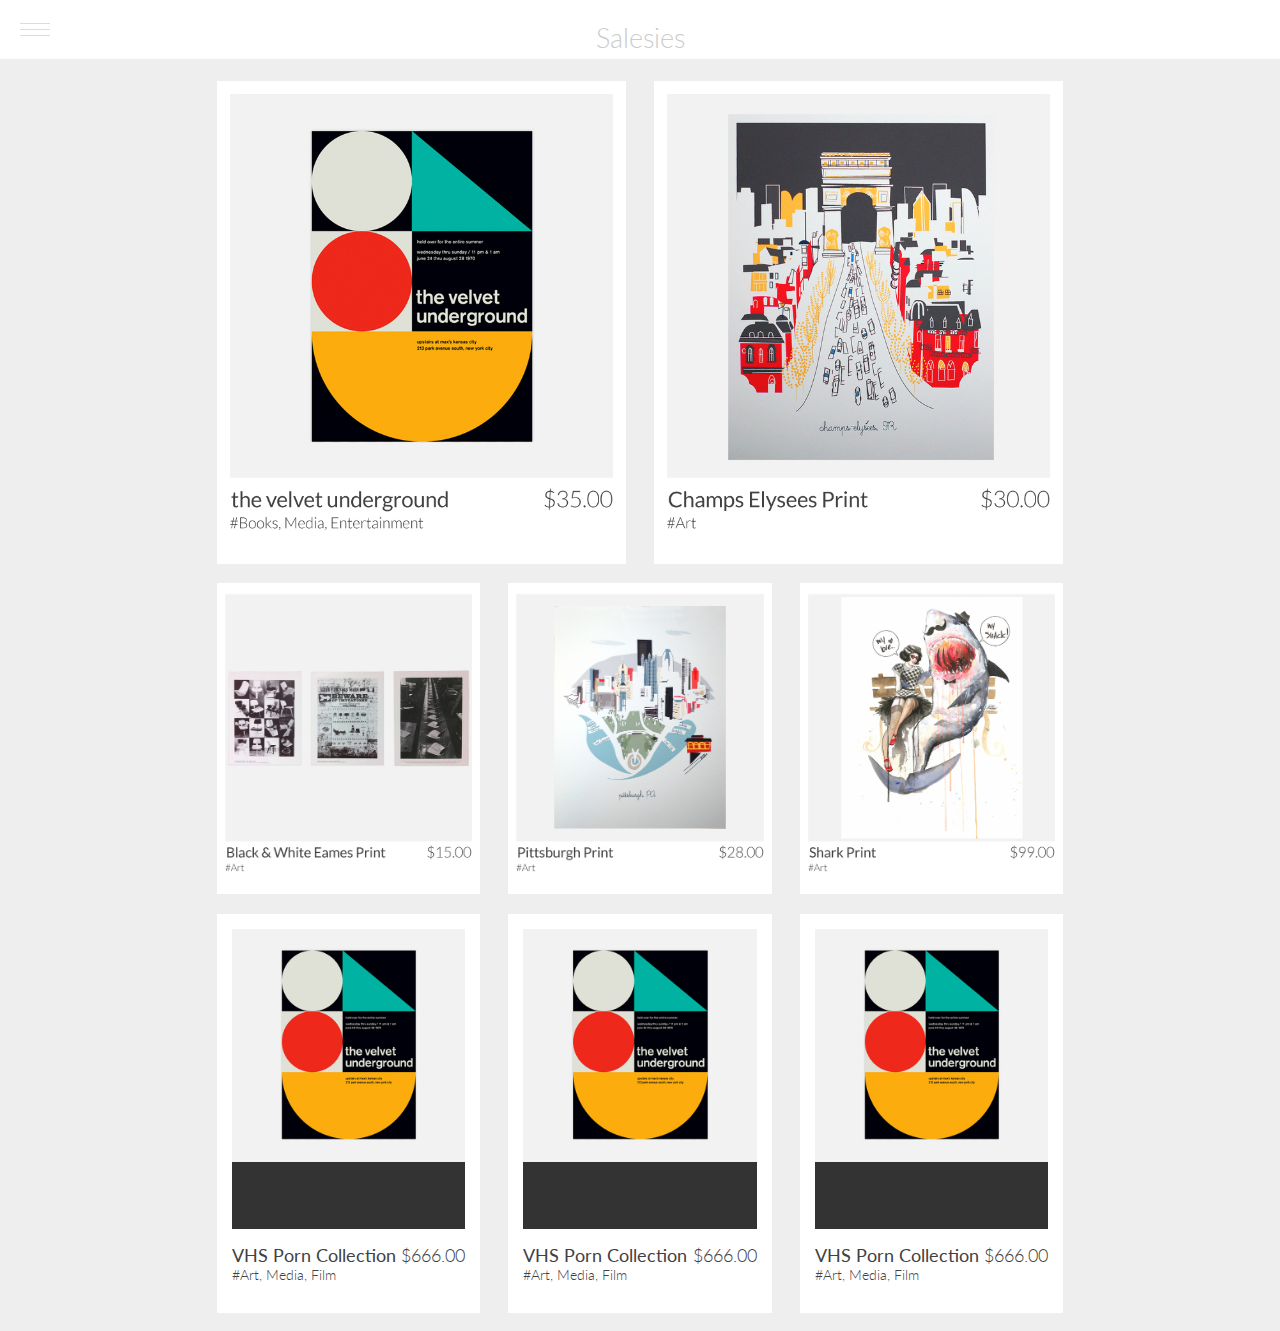
==== responsive_prototype/index.html @ e769fcf2 "new responsive prototype" ====
<!DOCTYPE html> 
<html lang="en">
<head> 

<title>Salesies</title> 

<meta charset="utf-8">
<meta name="viewport" content="initial-scale=1.0,user-scalable=no,maximum-scale=1" media="(device-height: 568px)">
<meta name="apple-mobile-web-app-capable" content="yes">
<meta name="HandheldFriendly" content="True">
<meta name="apple-mobile-web-app-status-bar-style" content="black">

<!-- Style Sheets --> 
<link rel="stylesheet" type="text/css" media="all" href="css/reset.css" />
<link rel="stylesheet" type="text/css" media="all" href="css/styles.css" />
<link href='http://fonts.googleapis.com/css?family=Lato:300,400,700,400italic' rel='stylesheet' type='text/css'>

<!-- Scripts --> 
<script type="text/javascript">
	if (typeof jQuery == 'undefined')
		document.write(unescape("%3Cscript src='//ajax.googleapis.com/ajax/libs/jquery/1.10.2/jquery.min.js'" + 
															"type='text/javascript'%3E%3C/script%3E"))
</script>
<script type="text/javascript" language="javascript" src="js/trunk.js"></script>
<!--[if lt IE 9]>
<script src="js/html5shiv.js"></script>
<![endif]-->

</head> 
 
<body> 

<div class="container">

	<header class="slideRight">     <!--	Add "slideRight" class to items that move right when viewing Nav Drawer  -->
		<ul id="navToggle" class="burger slideRight">    <!--	Add "slideRight" class to items that move right when viewing Nav Drawer  -->
			<li></li><li></li><li></li>
		</ul>
		<h1><a href="#">Salesies</a></h1>
	</header>
	
    <div class="navigation">
	<nav class="slideLeft">
		<ul>
<div class="lighter">
<form>
	<span><input type="text" class="search rounded" placeholder="Search"></span>
</form>
</div>
			<div class="navitems">
			<br>
            <li><a href="#">+ Add an Item</a></li>
			<br/>
            <h1>Browse</h1>
			<li><a href="#">New Items</a></li>
			<li><a href="#">Popular Items</a></li>
			<li><a href="#">Friends Items</a></li>
			<li><a href="#">Your Items</a></li>
            <br/>
            <br/>
            <h1>Categories</h1>
			<li><a href="index.html">Home Temp</a></li>
			<li><a href="_appliances.html" class="router">Appliances</a></li>
			<li><a href="_antiques.html" class="router">Antiques</a></li>
			<li><a href="_art.html" class="router">Art</a></li>
			<li><a href="_bikes.html" class="router">Bikes</a></li>
			<li><a href="#">Books</a></li>
			<li><a href="#">Computer</a></li>
			<li><a href="#">Free</a></li>
			<li><a href="#">Furniture</a></li>
			<li><a href="#">Jewelery</a></li>
			<li><a href="#">Sporting</a></li>
			<li><a href="#">Tickets</a></li>
			<li><a href="#">Tools</a></li>
			<li><a href="#">Wanted</a></li>
			<li><a href="#">Baby</a></li>
			</div>
          

		</ul>
	</nav>
	
	<div class="content slideRight">     <!--	Add "slideRight" class to items that move right when viewing Nav Drawer  -->
		<div class="responsive">
<!--			<div class="top-item">
			<img src="images/pittsburgh.jpg" class="item-image">
			</div>

			

			<div class="frame">
					<div class="itemimage">
					</div>
						<div class="iteminfo">
							<div class="itemtitle">
							VHS Porn Collection
								<div class="hashtag">#Art, Media, Film
								</div>
							</div>
							<div class="itemprice">
							$666.00
							</div>
						</div>
			</div>
			  -->

			<div class="row">
				<div class="large-6 columns">
					<div class="panel">
						<img src="images/velvet-underground.jpg">
					</div>
				</div>
				<div class="large-6 columns">
					<div class="panel">
						<img src="images/champs-print.jpg">
					</div>
				</div>
			</div>

			<div class="row">
				<div class="large-4 columns">
					<div class="panel">
						<img src="images/eames.jpg">
					</div>
				</div>
				<div class="large-4 columns">
					<div class="panel">
						<img src="images/pittsburgh.jpg">
					</div>
				</div>
				<div class="large-4 columns">
					<div class="panel">
						<img src="images/shark.jpg">
					</div>
				</div>
			</div>


			<div class="row">
				<div class="large-4 columns">
					<div class="panel">
			<div class="frame">
					<div class="itemimage"><img src="images/vu.jpg">
					</div>
						<div class="iteminfo">
							<div class="itemtitle">
							VHS Porn Collection
								<div class="hashtag">#Art, Media, Film
								</div>
							</div>
							<div class="itemprice">
							$666.00
							</div>
						</div>
			</div>
					</div>
				</div>
				<div class="large-4 columns">
					<div class="panel">
			<div class="frame">
					<div class="itemimage"><img src="images/vu.jpg">
					</div>
						<div class="iteminfo">
							<div class="itemtitle">
							VHS Porn Collection
								<div class="hashtag">#Art, Media, Film
								</div>
							</div>
							<div class="itemprice">
							$666.00
							</div>
						</div>
			</div>
					</div>
				</div>
				<div class="large-4 columns">
					<div class="panel">
			<div class="frame">
					<div class="itemimage"><img src="images/vu.jpg">
					</div>
						<div class="iteminfo">
							<div class="itemtitle">
							VHS Porn Collection
								<div class="hashtag">#Art, Media, Film
								</div>
							</div>
							<div class="itemprice">
							$666.00
							</div>
						</div>
			</div>
					</div>
				</div>
			</div>







	</div>
	
</div>

<script type="text/javascript">
var $routerLinks = $('.router');
</script>
<script type="text/javascript" language="javascript" src="js/Global.js"></script>	
</body> 
</html>
---- responsive_prototype/css/styles.css ----
body {
	background-color: #000;
	
	font: 12px 'Lato', sans-serif;
	color: #666;
	text-rendering: optimizelegibility;
	
	-webkit-tap-highlight-color:rgba(0,0,0,0);
	-webkit-text-size-adjust: none;
	-webkit-font-smoothing: antialiased;
	
	-moz-tap-highlight-color:rgba(0,0,0,0); 
	-moz-text-size-adjust: none;
	-moz-font-smoothing: antialiased;
	
	-ms-tap-highlight-color:rgba(0,0,0,0); 
	-ms-text-size-adjust: none;
	-ms-font-smoothing: antialiased;
}
a {text-decoration: none;}

.container {
	overflow: hidden;
	background-color: #000;

/*  Prevents Flickering  */
	-webkit-backface-visibility: hidden;
	-moz-backface-visibility: hidden;
	-ms-backface-visibility: hidden;
}


header {
	height: 60px;
	position: relative;
	background-color: #f3f5f6;
}
header h1 a {
	font: 12px 'Lato', sans-serif;
	font-weight: 300;
	color: #ffffff;
	text-align: left;
	font-size: 27px;
	line-height: 60px;
	padding-left: 20px;
}
header h1 a:hover {color: #d9dde1;}

.burger {
	position: absolute;
	float: left;
	padding: 10px;
	top: 4px;
	left: 10px;
	
	display: none;
}
.burger li {
	width: 30px;
	height: 4px;
	background-color: #fff;
	border-radius: 3px;
	margin: 5px 0;
}
.burger.open li {background-color: #d9dde1;}

nav {
	position: absolute;
	top: 0;
	right: 5px;

}
nav li {
	float: left;
	
	display: inline-block;
}
nav li a {
	font-size: 11px;
	color: #666666;
	padding: 24px 15px;
	
	display: block;
}
/*nav li a:hover {color: #000;}*/




/*  Normal 

.top-item,
.item,
.bottom-item 
{padding: 20px;}

.top-item {background-color: #ffffff;}
.item {background-color: #f4f5f6;}
.bottom-item {background-color: #dadee1;}
.placefiller {
	text-align: center;
	font-size: 20px;
	border: 1px dashed rgba(190, 196, 202, 0.5);
}
.top-item .placefiller {line-height: 300px;}
.item .placefiller {line-height: 300px;}
.bottom-item .placefiller {
	line-height: 300px;
	border: 1px dashed rgba(190, 196, 202, 0.9);
}*/


/*  Removable CSS 

.top-item,
.item,
.bottom-item 
{padding: 0px;}

.top-item {background-color: #ffffff;}
.item {background-color: #f4f5f6;}
.bottom-item {background-color: #dadee1;}
.placefiller {
	text-align: center;
	font-size: 20px;
}
.top-item .placefiller {line-height: 300px;}
.item .placefiller {line-height: 300px;}
.bottom-item .placefiller {
	line-height: 300px;
}

.frame {
margin-top:20px;
background-color: #ffffff;
width: 100%;
height: auto;
overflow:auto;
}

.itemimage {
background-color:#333;
margin:15px 15px 15px 15px;
height:300px;
}


.iteminfo {
	overflow: hidden;
	width: 100%;
	margin-top:10px;
}

.itemtitle {
font: 18px 'Lato', sans-serif;
	color: #414042;
	font-weight: 400;
bottom:0px;	
text-align:left;
width: 70%;
float: left;
padding-left:15px;
}

.itemprice {
font: 18px 'Lato', sans-serif;
	color: #414042;
	font-weight: 300;	
bottom:0px;	
text-align:right;
float: right;
width: 30%;
padding-right:15px;
}

.hashtag {
font: 14px 'Lato', sans-serif;
	color: #414042;
	font-weight: 300;	
float: left;
width:100%;
margin-bottom:30px;
}


.item-image {
width: 100%;
height: auto;
top: 7%;
bottom: 16%;
left: 0%;
text-align:center;
line-height: 300px;
}

.item {
margin-top: 20px;
}
*/
.responsive {
	background-color: #eeeeee;
	height: auto;
	padding-top: 80px;

}

/* 
@media only screen and (max-width: 1600px) {
header {
	height: 60px;
	z-index: 2;
	background-color: #ffffff;
	
	
	border-bottom-width:1px;
  	border-bottom-style:solid;
  	border-bottom-color:#eeeeee;
  
	position: fixed;
	top: 0;
	right: 0;
	left: 0;
	
		/* starting point */
	-webkit-transform: translate3d(0,0,0);
	-moz-transform: translate3d(0,0,0);
	transform: translate3d(0,0,0);
}*/
header h1 a {
	color: #cccccc;
	text-align: center;
	padding-left: 0;
	display: block;
}
.burger {
	position: absolute;
	float: left;
	padding: 10px;
	top: 8px;
	left: 10px;
	
	display: block;
}
.burger li {
	width: 30px;
	height: 1px;
	background-color: #d9dde1;
	border-radius: 3px;
	margin: 5px 0;
}
.burger.open li {background-color: #999;}


/*  Nav Drawer Layout  
nav {position: relative;
}*/

nav h1  {
	font: 10px 'Lato', sans-serif;
	font-weight: 700;
	padding: 22px 25px 0px;
	letter-spacing: 0px;
	color: #ffffff;
}

nav ul {
	height: 100%;
	margin: 0 auto;
	overflow-y:auto;
	overflow-x:hidden;
}
nav li {
	display: block;
	float: none;
}
nav li a {
	font: 16px 'Lato', sans-serif;
	font-weight: 300;
	padding: 15px 25px;
	letter-spacing: 0px;
	color: #FFFFFF;
}
nav li a.logo {
	display: none;
}
nav li a.active {
	color: #666;
	background-color: #dddddd;
}
/*
nav li a:hover {
	color: #fff;
	background-color: #19252c;
}*/
nav li:first-child a.active,
nav li:first-child a:hover 
{border-radius: 10px 0 0 0;
padding: 21px 21px;}

.top-item {margin-top: 60px;}







*,
*:before,
*:after {
  -moz-box-sizing: border-box;
  -webkit-box-sizing: border-box;
  box-sizing: border-box; }

html,
body {
  font-size: 100%; }

body {
  background-color: #f8f8f8;
  color: #666;
  padding: 0;
  margin: 0;
  font: 14px 'Lato', sans-serif;
  font-weight: 400;
  font-style: normal;
  line-height: 1;
  position: relative;
  cursor: default; }

a:hover {
  cursor: pointer; }

a:focus {
  outline: none; }

img,
object,
embed {
  max-width: 100%;
  height: auto; }

object,
embed {
  height: 100%; }

img {
  -ms-interpolation-mode: bicubic; }

#map_canvas img,
#map_canvas embed,
#map_canvas object,
.map_canvas img,
.map_canvas embed,
.map_canvas object {
  max-width: none !important; }

.left {
  float: left !important; }

.right {
  float: right !important; }

.text-left {
  text-align: left !important; }

.text-right {
  text-align: right !important; }

.text-center {
  text-align: center !important; }

.text-justify {
  text-align: justify !important; }

.hide {
  display: none; }

.antialiased {
  -webkit-font-smoothing: antialiased; }

img {
  display: inline-block;
  vertical-align: middle; }

textarea {
  height: auto;
  min-height: 50px; }

select {
  width: 100%; }

/* Grid HTML Classes */
.row {
  width: 100%;
  margin-left: auto;
  margin-right: auto;
  margin-top: 0;
  margin-bottom: 0;
  max-width: 62.5em;
  *zoom: 1; }
  .row:before, .row:after {
    content: " ";
    display: table; }
  .row:after {
    clear: both; }
  .row.collapse .column,
  .row.collapse .columns {
    position: relative;
    padding-left: 0;
    padding-right: 0;
    float: left; }
  .row .row {
    width: auto;
    margin-left: -0.9375em;
    margin-right: -0.9375em;
    margin-top: 0;
    margin-bottom: 0;
    max-width: none;
    *zoom: 1; }
    .row .row:before, .row .row:after {
      content: " ";
      display: table; }
    .row .row:after {
      clear: both; }
    .row .row.collapse {
      width: auto;
      margin: 0;
      max-width: none;
      *zoom: 1; }
      .row .row.collapse:before, .row .row.collapse:after {
        content: " ";
        display: table; }
      .row .row.collapse:after {
        clear: both; }

.column,
.columns {
  position: relative;
  padding-left: 0.9375em;
  padding-right: 0.9375em;
  width: 100%;
  float: left; }

@media only screen {
  .column,
  .columns {
    position: relative;
    padding-left: 0.9375em;
    padding-right: 0.9375em;
    float: left; }

  .small-1 {
    position: relative;
    width: 8.33333%; }

  .small-2 {
    position: relative;
    width: 16.66667%; }

  .small-3 {
    position: relative;
    width: 25%; }

  .small-4 {
    position: relative;
    width: 33.33333%; }

  .small-5 {
    position: relative;
    width: 41.66667%; }

  .small-6 {
    position: relative;
    width: 50%; }

  .small-7 {
    position: relative;
    width: 58.33333%; }

  .small-8 {
    position: relative;
    width: 66.66667%; }

  .small-9 {
    position: relative;
    width: 75%; }

  .small-10 {
    position: relative;
    width: 83.33333%; }

  .small-11 {
    position: relative;
    width: 91.66667%; }

  .small-12 {
    position: relative;
    width: 100%; }

  .small-offset-0 {
    position: relative;
    margin-left: 0%; }

  .small-offset-1 {
    position: relative;
    margin-left: 8.33333%; }

  .small-offset-2 {
    position: relative;
    margin-left: 16.66667%; }

  .small-offset-3 {
    position: relative;
    margin-left: 25%; }

  .small-offset-4 {
    position: relative;
    margin-left: 33.33333%; }

  .small-offset-5 {
    position: relative;
    margin-left: 41.66667%; }

  .small-offset-6 {
    position: relative;
    margin-left: 50%; }

  .small-offset-7 {
    position: relative;
    margin-left: 58.33333%; }

  .small-offset-8 {
    position: relative;
    margin-left: 66.66667%; }

  .small-offset-9 {
    position: relative;
    margin-left: 75%; }

  .small-offset-10 {
    position: relative;
    margin-left: 83.33333%; }

  [class*="column"] + [class*="column"]:last-child {
    float: right; }

  [class*="column"] + [class*="column"].end {
    float: left; }

  .column.small-centered,
  .columns.small-centered {
    position: relative;
    margin-left: auto;
    margin-right: auto;
    float: none !important; } }
/* Styles for screens that are atleast 768px; */
@media only screen and (min-width: 768px) {
  .large-1 {
    position: relative;
    width: 8.33333%; }

  .large-2 {
    position: relative;
    width: 16.66667%; }

  .large-3 {
    position: relative;
    width: 25%; }

  .large-4 {
    position: relative;
    width: 33.33333%; }

  .large-5 {
    position: relative;
    width: 41.66667%; }

  .large-6 {
    position: relative;
    width: 50%; }

  .large-7 {
    position: relative;
    width: 58.33333%; }

  .large-8 {
    position: relative;
    width: 66.66667%; }

  .large-9 {
    position: relative;
    width: 75%; }

  .large-10 {
    position: relative;
    width: 83.33333%; }

  .large-11 {
    position: relative;
    width: 91.66667%; }

  .large-12 {
    position: relative;
    width: 100%; }

  .row .large-offset-0 {
    position: relative;
    margin-left: 0%; }

  .row .large-offset-1 {
    position: relative;
    margin-left: 8.33333%; }

  .row .large-offset-2 {
    position: relative;
    margin-left: 16.66667%; }

  .row .large-offset-3 {
    position: relative;
    margin-left: 25%; }

  .row .large-offset-4 {
    position: relative;
    margin-left: 33.33333%; }

  .row .large-offset-5 {
    position: relative;
    margin-left: 41.66667%; }

  .row .large-offset-6 {
    position: relative;
    margin-left: 50%; }

  .row .large-offset-7 {
    position: relative;
    margin-left: 58.33333%; }

  .row .large-offset-8 {
    position: relative;
    margin-left: 66.66667%; }

  .row .large-offset-9 {
    position: relative;
    margin-left: 75%; }

  .row .large-offset-10 {
    position: relative;
    margin-left: 83.33333%; }

  .row .large-offset-11 {
    position: relative;
    margin-left: 91.66667%; }

  .push-1 {
    position: relative;
    left: 8.33333%;
    right: auto; }

  .pull-1 {
    position: relative;
    right: 8.33333%;
    left: auto; }

  .push-2 {
    position: relative;
    left: 16.66667%;
    right: auto; }

  .pull-2 {
    position: relative;
    right: 16.66667%;
    left: auto; }

  .push-3 {
    position: relative;
    left: 25%;
    right: auto; }

  .pull-3 {
    position: relative;
    right: 25%;
    left: auto; }

  .push-4 {
    position: relative;
    left: 33.33333%;
    right: auto; }

  .pull-4 {
    position: relative;
    right: 33.33333%;
    left: auto; }

  .push-5 {
    position: relative;
    left: 41.66667%;
    right: auto; }

  .pull-5 {
    position: relative;
    right: 41.66667%;
    left: auto; }

  .push-6 {
    position: relative;
    left: 50%;
    right: auto; }

  .pull-6 {
    position: relative;
    right: 50%;
    left: auto; }

  .push-7 {
    position: relative;
    left: 58.33333%;
    right: auto; }

  .pull-7 {
    position: relative;
    right: 58.33333%;
    left: auto; }

  .push-8 {
    position: relative;
    left: 66.66667%;
    right: auto; }

  .pull-8 {
    position: relative;
    right: 66.66667%;
    left: auto; }

  .push-9 {
    position: relative;
    left: 75%;
    right: auto; }

  .pull-9 {
    position: relative;
    right: 75%;
    left: auto; }

  .push-10 {
    position: relative;
    left: 83.33333%;
    right: auto; }

  .pull-10 {
    position: relative;
    right: 83.33333%;
    left: auto; }

  .push-11 {
    position: relative;
    left: 91.66667%;
    right: auto; }

  .pull-11 {
    position: relative;
    right: 91.66667%;
    left: auto; }

  .column.large-centered,
  .columns.large-centered {
    position: relative;
    margin-left: auto;
    margin-right: auto;
    float: none !important; }

  .column.large-uncentered,
  .columns.large-uncentered {
    margin-left: 0;
    margin-right: 0;
    float: left !important; }

  .column.large-uncentered.opposite,
  .columns.large-uncentered.opposite {
    float: right !important; } }
/* Foundation Visibility HTML Classes */
.show-for-small,
.show-for-medium-down,
.show-for-large-down {
  display: inherit !important; }

.show-for-medium,
.show-for-medium-up,
.show-for-large,
.show-for-large-up,
.show-for-xlarge {
  display: none !important; }

.hide-for-medium,
.hide-for-medium-up,
.hide-for-large,
.hide-for-large-up,
.hide-for-xlarge {
  display: inherit !important; }

.hide-for-small,
.hide-for-medium-down,
.hide-for-large-down {
  display: none !important; }

/* Specific visilbity for tables */
table.show-for-small, table.show-for-medium-down, table.show-for-large-down, table.hide-for-medium, table.hide-for-medium-up, table.hide-for-large, table.hide-for-large-up, table.hide-for-xlarge {
  display: table; }

thead.show-for-small, thead.show-for-medium-down, thead.show-for-large-down, thead.hide-for-medium, thead.hide-for-medium-up, thead.hide-for-large, thead.hide-for-large-up, thead.hide-for-xlarge {
  display: table-header-group !important; }

tbody.show-for-small, tbody.show-for-medium-down, tbody.show-for-large-down, tbody.hide-for-medium, tbody.hide-for-medium-up, tbody.hide-for-large, tbody.hide-for-large-up, tbody.hide-for-xlarge {
  display: table-row-group !important; }

tr.show-for-small, tr.show-for-medium-down, tr.show-for-large-down, tr.hide-for-medium, tr.hide-for-medium-up, tr.hide-for-large, tr.hide-for-large-up, tr.hide-for-xlarge {
  display: table-row !important; }

td.show-for-small, td.show-for-medium-down, td.show-for-large-down, td.hide-for-medium, td.hide-for-medium-up, td.hide-for-large, td.hide-for-large-up, td.hide-for-xlarge,
th.show-for-small,
th.show-for-medium-down,
th.show-for-large-down,
th.hide-for-medium,
th.hide-for-medium-up,
th.hide-for-large,
th.hide-for-large-up,
th.hide-for-xlarge {
  display: table-cell !important; }

/* Medium Displays: 768px - 1279px */
@media only screen and (min-width: 768px) {
  .show-for-medium,
  .show-for-medium-up {
    display: inherit !important; }

  .show-for-small {
    display: none !important; }

  .hide-for-small {
    display: inherit !important; }

  .hide-for-medium,
  .hide-for-medium-up {
    display: none !important; }

  /* Specific visilbity for tables */
  table.show-for-medium, table.show-for-medium-up, table.hide-for-small {
    display: table; }

  thead.show-for-medium, thead.show-for-medium-up, thead.hide-for-small {
    display: table-header-group !important; }

  tbody.show-for-medium, tbody.show-for-medium-up, tbody.hide-for-small {
    display: table-row-group !important; }

  tr.show-for-medium, tr.show-for-medium-up, tr.hide-for-small {
    display: table-row !important; }

  td.show-for-medium, td.show-for-medium-up, td.hide-for-small,
  th.show-for-medium,
  th.show-for-medium-up,
  th.hide-for-small {
    display: table-cell !important; } }
/* Large Displays: 1280px - 1440px */
@media only screen and (min-width: 1280px) {
  .show-for-large,
  .show-for-large-up {
    display: inherit !important; }

  .show-for-medium,
  .show-for-medium-down {
    display: none !important; }

  .hide-for-medium,
  .hide-for-medium-down {
    display: inherit !important; }

  .hide-for-large,
  .hide-for-large-up {
    display: none !important; }

  /* Specific visilbity for tables */
  table.show-for-large, table.show-for-large-up, table.hide-for-medium, table.hide-for-medium-down {
    display: table; }

  thead.show-for-large, thead.show-for-large-up, thead.hide-for-medium, thead.hide-for-medium-down {
    display: table-header-group !important; }

  tbody.show-for-large, tbody.show-for-large-up, tbody.hide-for-medium, tbody.hide-for-medium-down {
    display: table-row-group !important; }

  tr.show-for-large, tr.show-for-large-up, tr.hide-for-medium, tr.hide-for-medium-down {
    display: table-row !important; }

  td.show-for-large, td.show-for-large-up, td.hide-for-medium, td.hide-for-medium-down,
  th.show-for-large,
  th.show-for-large-up,
  th.hide-for-medium,
  th.hide-for-medium-down {
    display: table-cell !important; } }
/* X-Large Displays: 1400px and up */
@media only screen and (min-width: 1440px) {
  .show-for-xlarge {
    display: inherit !important; }

  .show-for-large,
  .show-for-large-down {
    display: none !important; }

  .hide-for-large,
  .hide-for-large-down {
    display: inherit !important; }

  .hide-for-xlarge {
    display: none !important; }

  /* Specific visilbity for tables */
  table.show-for-xlarge, table.hide-for-large, table.hide-for-large-down {
    display: table; }

  thead.show-for-xlarge, thead.hide-for-large, thead.hide-for-large-down {
    display: table-header-group !important; }

  tbody.show-for-xlarge, tbody.hide-for-large, tbody.hide-for-large-down {
    display: table-row-group !important; }

  tr.show-for-xlarge, tr.hide-for-large, tr.hide-for-large-down {
    display: table-row !important; }

  td.show-for-xlarge, td.hide-for-large, td.hide-for-large-down,
  th.show-for-xlarge,
  th.hide-for-large,
  th.hide-for-large-down {
    display: table-cell !important; } }
/* Orientation targeting */
.show-for-landscape,
.hide-for-portrait {
  display: inherit !important; }

.hide-for-landscape,
.show-for-portrait {
  display: none !important; }

/* Specific visilbity for tables */
table.hide-for-landscape, table.show-for-portrait {
  display: table; }

thead.hide-for-landscape, thead.show-for-portrait {
  display: table-header-group !important; }

tbody.hide-for-landscape, tbody.show-for-portrait {
  display: table-row-group !important; }

tr.hide-for-landscape, tr.show-for-portrait {
  display: table-row !important; }

td.hide-for-landscape, td.show-for-portrait,
th.hide-for-landscape,
th.show-for-portrait {
  display: table-cell !important; }

@media only screen and (orientation: landscape) {
  .show-for-landscape,
  .hide-for-portrait {
    display: inherit !important; }

  .hide-for-landscape,
  .show-for-portrait {
    display: none !important; }

  /* Specific visilbity for tables */
  table.show-for-landscape, table.hide-for-portrait {
    display: table; }

  thead.show-for-landscape, thead.hide-for-portrait {
    display: table-header-group !important; }

  tbody.show-for-landscape, tbody.hide-for-portrait {
    display: table-row-group !important; }

  tr.show-for-landscape, tr.hide-for-portrait {
    display: table-row !important; }

  td.show-for-landscape, td.hide-for-portrait,
  th.show-for-landscape,
  th.hide-for-portrait {
    display: table-cell !important; } }
@media only screen and (orientation: portrait) {
  .show-for-portrait,
  .hide-for-landscape {
    display: inherit !important; }

  .hide-for-portrait,
  .show-for-landscape {
    display: none !important; }

  /* Specific visilbity for tables */
  table.show-for-portrait, table.hide-for-landscape {
    display: table; }

  thead.show-for-portrait, thead.hide-for-landscape {
    display: table-header-group !important; }

  tbody.show-for-portrait, tbody.hide-for-landscape {
    display: table-row-group !important; }

  tr.show-for-portrait, tr.hide-for-landscape {
    display: table-row !important; }

  td.show-for-portrait, td.hide-for-landscape,
  th.show-for-portrait,
  th.hide-for-landscape {
    display: table-cell !important; } }
/* Touch-enabled device targeting */
.show-for-touch {
  display: none !important; }

.hide-for-touch {
  display: inherit !important; }

.touch .show-for-touch {
  display: inherit !important; }

.touch .hide-for-touch {
  display: none !important; }

/* Specific visilbity for tables */
table.hide-for-touch {
  display: table; }

.touch table.show-for-touch {
  display: table; }

thead.hide-for-touch {
  display: table-header-group !important; }

.touch thead.show-for-touch {
  display: table-header-group !important; }

tbody.hide-for-touch {
  display: table-row-group !important; }

.touch tbody.show-for-touch {
  display: table-row-group !important; }

tr.hide-for-touch {
  display: table-row !important; }

.touch tr.show-for-touch {
  display: table-row !important; }

td.hide-for-touch {
  display: table-cell !important; }

.touch td.show-for-touch {
  display: table-cell !important; }

th.hide-for-touch {
  display: table-cell !important; }

.touch th.show-for-touch {
  display: table-cell !important; }

/* Foundation Block Grids for below small breakpoint */
@media only screen {
  [class*="block-grid-"] {
    display: block;
    padding: 0;
    margin: 0 -0.625em;
    *zoom: 1; }
    [class*="block-grid-"]:before, [class*="block-grid-"]:after {
      content: " ";
      display: table; }
    [class*="block-grid-"]:after {
      clear: both; }
    [class*="block-grid-"] > li {
      display: inline;
      height: auto;
      float: left;
      padding: 0 0.625em 1.25em; }

  .small-block-grid-1 > li {
    width: 100%;
    padding: 0 0.625em 1.25em; }
    .small-block-grid-1 > li:nth-of-type(n) {
      clear: none; }
    .small-block-grid-1 > li:nth-of-type(1n+1) {
      clear: both; }

  .small-block-grid-2 > li {
    width: 50%;
    padding: 0 0.625em 1.25em; }
    .small-block-grid-2 > li:nth-of-type(n) {
      clear: none; }
    .small-block-grid-2 > li:nth-of-type(2n+1) {
      clear: both; }

  .small-block-grid-3 > li {
    width: 33.33333%;
    padding: 0 0.625em 1.25em; }
    .small-block-grid-3 > li:nth-of-type(n) {
      clear: none; }
    .small-block-grid-3 > li:nth-of-type(3n+1) {
      clear: both; }

  .small-block-grid-4 > li {
    width: 25%;
    padding: 0 0.625em 1.25em; }
    .small-block-grid-4 > li:nth-of-type(n) {
      clear: none; }
    .small-block-grid-4 > li:nth-of-type(4n+1) {
      clear: both; }

  .small-block-grid-5 > li {
    width: 20%;
    padding: 0 0.625em 1.25em; }
    .small-block-grid-5 > li:nth-of-type(n) {
      clear: none; }
    .small-block-grid-5 > li:nth-of-type(5n+1) {
      clear: both; }

  .small-block-grid-6 > li {
    width: 16.66667%;
    padding: 0 0.625em 1.25em; }
    .small-block-grid-6 > li:nth-of-type(n) {
      clear: none; }
    .small-block-grid-6 > li:nth-of-type(6n+1) {
      clear: both; }

  .small-block-grid-7 > li {
    width: 14.28571%;
    padding: 0 0.625em 1.25em; }
    .small-block-grid-7 > li:nth-of-type(n) {
      clear: none; }
    .small-block-grid-7 > li:nth-of-type(7n+1) {
      clear: both; }

  .small-block-grid-8 > li {
    width: 12.5%;
    padding: 0 0.625em 1.25em; }
    .small-block-grid-8 > li:nth-of-type(n) {
      clear: none; }
    .small-block-grid-8 > li:nth-of-type(8n+1) {
      clear: both; }

  .small-block-grid-9 > li {
    width: 11.11111%;
    padding: 0 0.625em 1.25em; }
    .small-block-grid-9 > li:nth-of-type(n) {
      clear: none; }
    .small-block-grid-9 > li:nth-of-type(9n+1) {
      clear: both; }

  .small-block-grid-10 > li {
    width: 10%;
    padding: 0 0.625em 1.25em; }
    .small-block-grid-10 > li:nth-of-type(n) {
      clear: none; }
    .small-block-grid-10 > li:nth-of-type(10n+1) {
      clear: both; }

  .small-block-grid-11 > li {
    width: 9.09091%;
    padding: 0 0.625em 1.25em; }
    .small-block-grid-11 > li:nth-of-type(n) {
      clear: none; }
    .small-block-grid-11 > li:nth-of-type(11n+1) {
      clear: both; }

  .small-block-grid-12 > li {
    width: 8.33333%;
    padding: 0 0.625em 1.25em; }
    .small-block-grid-12 > li:nth-of-type(n) {
      clear: none; }
    .small-block-grid-12 > li:nth-of-type(12n+1) {
      clear: both; } }
/* Foundation Block Grids for above small breakpoint */
@media only screen and (min-width: 768px) {
  /* Remove small grid clearing */
  .small-block-grid-1 > li:nth-of-type(1n+1) {
    clear: none; }

  .small-block-grid-2 > li:nth-of-type(2n+1) {
    clear: none; }

  .small-block-grid-3 > li:nth-of-type(3n+1) {
    clear: none; }

  .small-block-grid-4 > li:nth-of-type(4n+1) {
    clear: none; }

  .small-block-grid-5 > li:nth-of-type(5n+1) {
    clear: none; }

  .small-block-grid-6 > li:nth-of-type(6n+1) {
    clear: none; }

  .small-block-grid-7 > li:nth-of-type(7n+1) {
    clear: none; }

  .small-block-grid-8 > li:nth-of-type(8n+1) {
    clear: none; }

  .small-block-grid-9 > li:nth-of-type(9n+1) {
    clear: none; }

  .small-block-grid-10 > li:nth-of-type(10n+1) {
    clear: none; }

  .small-block-grid-11 > li:nth-of-type(11n+1) {
    clear: none; }

  .small-block-grid-12 > li:nth-of-type(12n+1) {
    clear: none; }

  .large-block-grid-1 > li {
    width: 100%;
    padding: 0 0.625em 1.25em; }
    .large-block-grid-1 > li:nth-of-type(n) {
      clear: none; }
    .large-block-grid-1 > li:nth-of-type(1n+1) {
      clear: both; }

  .large-block-grid-2 > li {
    width: 50%;
    padding: 0 0.625em 1.25em; }
    .large-block-grid-2 > li:nth-of-type(n) {
      clear: none; }
    .large-block-grid-2 > li:nth-of-type(2n+1) {
      clear: both; }

  .large-block-grid-3 > li {
    width: 33.33333%;
    padding: 0 0.625em 1.25em; }
    .large-block-grid-3 > li:nth-of-type(n) {
      clear: none; }
    .large-block-grid-3 > li:nth-of-type(3n+1) {
      clear: both; }

  .large-block-grid-4 > li {
    width: 25%;
    padding: 0 0.625em 1.25em; }
    .large-block-grid-4 > li:nth-of-type(n) {
      clear: none; }
    .large-block-grid-4 > li:nth-of-type(4n+1) {
      clear: both; }

  .large-block-grid-5 > li {
    width: 20%;
    padding: 0 0.625em 1.25em; }
    .large-block-grid-5 > li:nth-of-type(n) {
      clear: none; }
    .large-block-grid-5 > li:nth-of-type(5n+1) {
      clear: both; }

  .large-block-grid-6 > li {
    width: 16.66667%;
    padding: 0 0.625em 1.25em; }
    .large-block-grid-6 > li:nth-of-type(n) {
      clear: none; }
    .large-block-grid-6 > li:nth-of-type(6n+1) {
      clear: both; }

  .large-block-grid-7 > li {
    width: 14.28571%;
    padding: 0 0.625em 1.25em; }
    .large-block-grid-7 > li:nth-of-type(n) {
      clear: none; }
    .large-block-grid-7 > li:nth-of-type(7n+1) {
      clear: both; }

  .large-block-grid-8 > li {
    width: 12.5%;
    padding: 0 0.625em 1.25em; }
    .large-block-grid-8 > li:nth-of-type(n) {
      clear: none; }
    .large-block-grid-8 > li:nth-of-type(8n+1) {
      clear: both; }

  .large-block-grid-9 > li {
    width: 11.11111%;
    padding: 0 0.625em 1.25em; }
    .large-block-grid-9 > li:nth-of-type(n) {
      clear: none; }
    .large-block-grid-9 > li:nth-of-type(9n+1) {
      clear: both; }

  .large-block-grid-10 > li {
    width: 10%;
    padding: 0 0.625em 1.25em; }
    .large-block-grid-10 > li:nth-of-type(n) {
      clear: none; }
    .large-block-grid-10 > li:nth-of-type(10n+1) {
      clear: both; }

  .large-block-grid-11 > li {
    width: 9.09091%;
    padding: 0 0.625em 1.25em; }
    .large-block-grid-11 > li:nth-of-type(n) {
      clear: none; }
    .large-block-grid-11 > li:nth-of-type(11n+1) {
      clear: both; }

  .large-block-grid-12 > li {
    width: 8.33333%;
    padding: 0 0.625em 1.25em; }
    .large-block-grid-12 > li:nth-of-type(n) {
      clear: none; }
    .large-block-grid-12 > li:nth-of-type(12n+1) {
      clear: both; } }
p.lead {
  font-size: 1.21875em;
  line-height: 1.6; }

.subheader {
  line-height: 1.4;
  color: #6f6f6f;
  font-weight: 300;
  margin-top: 0.2em;
  margin-bottom: 0.5em; }

/* Typography resets */
div,
dl,
dt,
dd,
ul,
ol,
li,
h1,
h2,
h3,
h4,
h5,
h6,
pre,
form,
p,
blockquote,
th,
td {
  margin: 0;
  padding: 0;
  direction: ltr; }

/* Default Link Styles */
a {
  color: #2ba6cb;
  text-decoration: none;
  line-height: inherit; }
  a:hover, a:focus {
    color: #2795b6; }
  a img {
    border: none; }

/* Default paragraph styles */
p {
  font-family: inherit;
  font-weight: normal;
  font-size: 1em;
  line-height: 1.6;
  margin-bottom: 1.25em;
  text-rendering: optimizeLegibility; }
  p aside {
    font-size: 0.875em;
    line-height: 1.35;
    font-style: italic; }

/* Default header styles */
h1, h2, h3, h4, h5, h6 {
  font:'Lato', sans-serif;
  font-weight: 300;
  font-style: normal;
  color: #A8A8A8;
  text-rendering: optimizeLegibility;
  margin-top: 0.2em;
  margin-bottom: 0.5em;
  line-height: 1.2125em; }
  h1 small, h2 small, h3 small, h4 small, h5 small, h6 small {
    font-size: 60%;
    color: #A8A8A8;
    line-height: 0; }

h1 {
  font-size: 2.125em; }

h2 {
  font-size: 1.6875em; }

h3 {
  font-size: 1.375em; }

h4 {
  font-size: 1.125em; }

h5 {
  font-size: 1.125em; }

h6 {
  font-size: 1em; }

hr {
  border: solid #dddddd;
  border-width: 1px 0 0;
  clear: both;
  margin: 1.25em 0 1.1875em;
  height: 0; }

/* Helpful Typography Defaults */
em,
i {
  font-style: italic;
  line-height: inherit; }

strong,
b {
  font-weight: bold;
  line-height: inherit; }

small {
  font-size: 60%;
  line-height: inherit; }

code {
  font-family: Consolas, "Liberation Mono", Courier, monospace;
  font-weight: bold;
  color: #7f0a0c; }

/* Lists */
ul,
ol,
dl {
  font-size: 1em;
  line-height: 1.6;
  margin-bottom: 1.25em;
  list-style-position: outside;
  font-family: inherit; }

ul, ol {
  margin-left: 0; }

/* Unordered Lists */
ul li ul,
ul li ol {
  margin-left: 1.25em;
  margin-bottom: 0;
  font-size: 1em;
  /* Override nested font-size change */ }
ul.square li ul, ul.circle li ul, ul.disc li ul {
  list-style: inherit; }
ul.square {
  list-style-type: square; }
ul.circle {
  list-style-type: circle; }
ul.disc {
  list-style-type: disc; }
ul.no-bullet {
  list-style: none; }

/* Ordered Lists */
ol li ul,
ol li ol {
  margin-left: 1.25em;
  margin-bottom: 0; }

/* Definition Lists */
dl dt {
  margin-bottom: 0.3em;
  font-weight: bold; }
dl dd {
  margin-bottom: 0.75em; }

/* Abbreviations */
abbr,
acronym {
  text-transform: uppercase;
  font-size: 90%;
  color: #222222;
  border-bottom: 1px dotted #dddddd;
  cursor: help; }

abbr {
  text-transform: none; }

/* Blockquotes */
blockquote {
  margin: 0 0 1.25em;
  padding: 0.5625em 1.25em 0 1.1875em;
  border-left: 1px solid #dddddd; }
  blockquote cite {
    display: block;
    font-size: 0.8125em;
    color: #555555; }
    blockquote cite:before {
      content: "\2014 \0020"; }
    blockquote cite a,
    blockquote cite a:visited {
      color: #555555; }

blockquote,
blockquote p {
  line-height: 1.6;
  color: #6f6f6f; }

/* Microformats */
.vcard {
  display: inline-block;
  margin: 0 0 1.25em 0;
  border: 1px solid #dddddd;
  padding: 0.625em 0.75em; }
  .vcard li {
    margin: 0;
    display: block; }
  .vcard .fn {
    font-weight: bold;
    font-size: 0.9375em; }

.vevent .summary {
  font-weight: bold; }
.vevent abbr {
  cursor: default;
  text-decoration: none;
  font-weight: bold;
  border: none;
  padding: 0 0.0625em; }

@media only screen and (min-width: 768px) {
  h1, h2, h3, h4, h5, h6 {
    line-height: 1.4; }

  h1 {
    font-size: 2.75em; }

  h2 {
    font-size: 2.3125em; }

  h3 {
    font-size: 1.6875em; }

  h4 {
    font-size: 1.4375em; } }
/*
 * Print styles.
 *
 * Inlined to avoid required HTTP connection: www.phpied.com/delay-loading-your-print-css/
 * Credit to Paul Irish and HTML5 Boilerplate (html5boilerplate.com)
*/
.print-only {
  display: none !important; }

@media print {
  * {
    background: transparent !important;
    color: black !important;
    /* Black prints faster: h5bp.com/s */
    box-shadow: none !important;
    text-shadow: none !important; }

  a,
  a:visited {
    text-decoration: underline; }

  a[href]:after {
    content: " (" attr(href) ")"; }

  abbr[title]:after {
    content: " (" attr(title) ")"; }

  .ir a:after,
  a[href^="javascript:"]:after,
  a[href^="#"]:after {
    content: ""; }

  pre,
  blockquote {
    border: 1px solid #999999;
    page-break-inside: avoid; }

  thead {
    display: table-header-group;
    /* h5bp.com/t */ }

  tr,
  img {
    page-break-inside: avoid; }

  img {
    max-width: 100% !important; }

  @page {
    margin: 0.5cm; }

  p,
  h2,
  h3 {
    orphans: 3;
    widows: 3; }

  h2,
  h3 {
    page-break-after: avoid; }

  .hide-on-print {
    display: none !important; }

  .print-only {
    display: block !important; }

  .hide-for-print {
    display: none !important; }

  .show-for-print {
    display: inherit !important; } }
button, .button {
  border-style: solid;
  border-width: 1px;
  cursor: pointer;
  font-family: inherit;
  font-weight: bold;
  line-height: 1;
  margin: 0 0 1.25em;
  position: relative;
  text-decoration: none;
  text-align: center;
  display: inline-block;
  padding-top: 0.75em;
  padding-right: 1.5em;
  padding-bottom: 0.8125em;
  padding-left: 1.5em;
  font-size: 1em;
  background-color: #2ba6cb;
  border-color: #2284a1;
  color: white; }
  button:hover, button:focus, .button:hover, .button:focus {
    background-color: #2284a1; }
  button:hover, button:focus, .button:hover, .button:focus {
    color: white; }
  button.secondary, .button.secondary {
    background-color: #e9e9e9;
    border-color: #d0d0d0;
    color: #333333; }
    button.secondary:hover, button.secondary:focus, .button.secondary:hover, .button.secondary:focus {
      background-color: #d0d0d0; }
    button.secondary:hover, button.secondary:focus, .button.secondary:hover, .button.secondary:focus {
      color: #333333; }
  button.success, .button.success {
    background-color: #5da423;
    border-color: #457a1a;
    color: white; }
    button.success:hover, button.success:focus, .button.success:hover, .button.success:focus {
      background-color: #457a1a; }
    button.success:hover, button.success:focus, .button.success:hover, .button.success:focus {
      color: white; }
  button.alert, .button.alert {
    background-color: #c60f13;
    border-color: #970b0e;
    color: white; }
    button.alert:hover, button.alert:focus, .button.alert:hover, .button.alert:focus {
      background-color: #970b0e; }
    button.alert:hover, button.alert:focus, .button.alert:hover, .button.alert:focus {
      color: white; }
  button.large, .button.large {
    padding-top: 1em;
    padding-right: 2em;
    padding-bottom: 1.0625em;
    padding-left: 2em;
    font-size: 1.25em; }
  button.small, .button.small {
    padding-top: 0.5625em;
    padding-right: 1.125em;
    padding-bottom: 0.625em;
    padding-left: 1.125em;
    font-size: 0.8125em; }
  button.tiny, .button.tiny {
    padding-top: 0.4375em;
    padding-right: 0.875em;
    padding-bottom: 0.5em;
    padding-left: 0.875em;
    font-size: 0.6875em; }
  button.expand, .button.expand {
    padding-right: 0px;
    padding-left: 0px;
    width: 100%; }
  button.left-align, .button.left-align {
    text-align: left;
    text-indent: 0.75em; }
  button.right-align, .button.right-align {
    text-align: right;
    padding-right: 0.75em; }
  button.disabled, button[disabled], .button.disabled, .button[disabled] {
    background-color: #2ba6cb;
    border-color: #2284a1;
    color: white;
    cursor: default;
    opacity: 0.6;
    -webkit-box-shadow: none;
    box-shadow: none; }
    button.disabled:hover, button.disabled:focus, button[disabled]:hover, button[disabled]:focus, .button.disabled:hover, .button.disabled:focus, .button[disabled]:hover, .button[disabled]:focus {
      background-color: #2284a1; }
    button.disabled:hover, button.disabled:focus, button[disabled]:hover, button[disabled]:focus, .button.disabled:hover, .button.disabled:focus, .button[disabled]:hover, .button[disabled]:focus {
      color: white; }
    button.disabled:hover, button.disabled:focus, button[disabled]:hover, button[disabled]:focus, .button.disabled:hover, .button.disabled:focus, .button[disabled]:hover, .button[disabled]:focus {
      background-color: #2ba6cb; }
    button.disabled.secondary, button[disabled].secondary, .button.disabled.secondary, .button[disabled].secondary {
      background-color: #e9e9e9;
      border-color: #d0d0d0;
      color: #333333;
      cursor: default;
      opacity: 0.6;
      -webkit-box-shadow: none;
      box-shadow: none; }
      button.disabled.secondary:hover, button.disabled.secondary:focus, button[disabled].secondary:hover, button[disabled].secondary:focus, .button.disabled.secondary:hover, .button.disabled.secondary:focus, .button[disabled].secondary:hover, .button[disabled].secondary:focus {
        background-color: #d0d0d0; }
      button.disabled.secondary:hover, button.disabled.secondary:focus, button[disabled].secondary:hover, button[disabled].secondary:focus, .button.disabled.secondary:hover, .button.disabled.secondary:focus, .button[disabled].secondary:hover, .button[disabled].secondary:focus {
        color: #333333; }
      button.disabled.secondary:hover, button.disabled.secondary:focus, button[disabled].secondary:hover, button[disabled].secondary:focus, .button.disabled.secondary:hover, .button.disabled.secondary:focus, .button[disabled].secondary:hover, .button[disabled].secondary:focus {
        background-color: #e9e9e9; }
    button.disabled.success, button[disabled].success, .button.disabled.success, .button[disabled].success {
      background-color: #5da423;
      border-color: #457a1a;
      color: white;
      cursor: default;
      opacity: 0.6;
      -webkit-box-shadow: none;
      box-shadow: none; }
      button.disabled.success:hover, button.disabled.success:focus, button[disabled].success:hover, button[disabled].success:focus, .button.disabled.success:hover, .button.disabled.success:focus, .button[disabled].success:hover, .button[disabled].success:focus {
        background-color: #457a1a; }
      button.disabled.success:hover, button.disabled.success:focus, button[disabled].success:hover, button[disabled].success:focus, .button.disabled.success:hover, .button.disabled.success:focus, .button[disabled].success:hover, .button[disabled].success:focus {
        color: white; }
      button.disabled.success:hover, button.disabled.success:focus, button[disabled].success:hover, button[disabled].success:focus, .button.disabled.success:hover, .button.disabled.success:focus, .button[disabled].success:hover, .button[disabled].success:focus {
        background-color: #5da423; }
    button.disabled.alert, button[disabled].alert, .button.disabled.alert, .button[disabled].alert {
      background-color: #c60f13;
      border-color: #970b0e;
      color: white;
      cursor: default;
      opacity: 0.6;
      -webkit-box-shadow: none;
      box-shadow: none; }
      button.disabled.alert:hover, button.disabled.alert:focus, button[disabled].alert:hover, button[disabled].alert:focus, .button.disabled.alert:hover, .button.disabled.alert:focus, .button[disabled].alert:hover, .button[disabled].alert:focus {
        background-color: #970b0e; }
      button.disabled.alert:hover, button.disabled.alert:focus, button[disabled].alert:hover, button[disabled].alert:focus, .button.disabled.alert:hover, .button.disabled.alert:focus, .button[disabled].alert:hover, .button[disabled].alert:focus {
        color: white; }
      button.disabled.alert:hover, button.disabled.alert:focus, button[disabled].alert:hover, button[disabled].alert:focus, .button.disabled.alert:hover, .button.disabled.alert:focus, .button[disabled].alert:hover, .button[disabled].alert:focus {
        background-color: #c60f13; }

button, .button {
  padding-top: 0.8125em;
  padding-bottom: 0.75em;
  -webkit-appearance: none; }
  button.tiny, .button.tiny {
    padding-top: 0.5em;
    padding-bottom: 0.4375em;
    -webkit-appearance: none; }
  button.small, .button.small {
    padding-top: 0.625em;
    padding-bottom: 0.5625em;
    -webkit-appearance: none; }
  button.large, .button.large {
    padding-top: 1.03125em;
    padding-bottom: 1.03125em;
    -webkit-appearance: none; }

@media only screen {
  button, .button {
    -webkit-box-shadow: 0 1px 0 rgba(255, 255, 255, 0.5) inset;
    box-shadow: 0 1px 0 rgba(255, 255, 255, 0.5) inset;
    -webkit-transition: background-color 300ms ease-out;
    -moz-transition: background-color 300ms ease-out;
    transition: background-color 300ms ease-out; }
    button:active, .button:active {
      -webkit-box-shadow: 0 1px 0 rgba(0, 0, 0, 0.2) inset;
      box-shadow: 0 1px 0 rgba(0, 0, 0, 0.2) inset; }
    button.radius, .button.radius {
      -webkit-border-radius: 3px;
      border-radius: 3px; }
    button.round, .button.round {
      -webkit-border-radius: 1000px;
      border-radius: 1000px; } }
@media only screen and (min-width: 768px) {
  button, .button {
    display: inline-block; } }
/* Standard Forms */
form {
  margin: 0 0 1em; }

/* Using forms within rows, we need to set some defaults */
form .row .row {
  margin: 0 -0.5em; }
  form .row .row .column,
  form .row .row .columns {
    padding: 0 0.5em; }
  form .row .row.collapse {
    margin: 0; }
    form .row .row.collapse .column,
    form .row .row.collapse .columns {
      padding: 0; }
form .row input.column,
form .row input.columns,
form .row textarea.column,
form .row textarea.columns {
  padding-left: 0.5em; }

/* Label Styles */
label {
  font-size: 0.875em;
  color: #4d4d4d;
  cursor: pointer;
  display: block;
  font-weight: 500;
  margin-bottom: 0.1875em; }
  label.right {
    float: none;
    text-align: right; }
  label.inline {
    margin: 0 0 1em 0;
    padding: 0.625em 0; }

/* Attach elements to the beginning or end of an input */
.prefix,
.postfix {
  display: block;
  position: relative;
  z-index: 2;
  text-align: center;
  width: 100%;
  padding-top: 0;
  padding-bottom: 0;
  border-style: solid;
  border-width: 1px;
  overflow: hidden;
  font-size: 0.875em;
  height: 2.3125em;
  line-height: 2.3125em; }

/* Adjust padding, alignment and radius if pre/post element is a button */
.postfix.button {
  padding-left: 0;
  padding-right: 0;
  padding-top: 0;
  padding-bottom: 0;
  text-align: center;
  line-height: 2.125em; }

.prefix.button {
  padding-left: 0;
  padding-right: 0;
  padding-top: 0;
  padding-bottom: 0;
  text-align: center;
  line-height: 2.125em; }

.prefix.button.radius {
  -webkit-border-radius: 0;
  border-radius: 0;
  -moz-border-radius-bottomleft: 3px;
  -moz-border-radius-topleft: 3px;
  -webkit-border-bottom-left-radius: 3px;
  -webkit-border-top-left-radius: 3px;
  border-bottom-left-radius: 3px;
  border-top-left-radius: 3px; }

.postfix.button.radius {
  -webkit-border-radius: 0;
  border-radius: 0;
  -moz-border-radius-topright: 3px;
  -moz-border-radius-bottomright: 3px;
  -webkit-border-top-right-radius: 3px;
  -webkit-border-bottom-right-radius: 3px;
  border-top-right-radius: 3px;
  border-bottom-right-radius: 3px; }

.prefix.button.round {
  -webkit-border-radius: 0;
  border-radius: 0;
  -moz-border-radius-bottomleft: 1000px;
  -moz-border-radius-topleft: 1000px;
  -webkit-border-bottom-left-radius: 1000px;
  -webkit-border-top-left-radius: 1000px;
  border-bottom-left-radius: 1000px;
  border-top-left-radius: 1000px; }

.postfix.button.round {
  -webkit-border-radius: 0;
  border-radius: 0;
  -moz-border-radius-topright: 1000px;
  -moz-border-radius-bottomright: 1000px;
  -webkit-border-top-right-radius: 1000px;
  -webkit-border-bottom-right-radius: 1000px;
  border-top-right-radius: 1000px;
  border-bottom-right-radius: 1000px; }

/* Separate prefix and postfix styles when on span so buttons keep their own */
span.prefix {
  background: #f2f2f2;
  border-color: #d9d9d9;
  border-right: none;
  color: #333333; }
  span.prefix.radius {
    -webkit-border-radius: 0;
    border-radius: 0;
    -moz-border-radius-bottomleft: 3px;
    -moz-border-radius-topleft: 3px;
    -webkit-border-bottom-left-radius: 3px;
    -webkit-border-top-left-radius: 3px;
    border-bottom-left-radius: 3px;
    border-top-left-radius: 3px; }

span.postfix {
  background: #f2f2f2;
  border-color: #cccccc;
  border-left: none;
  color: #333333; }
  span.postfix.radius {
    -webkit-border-radius: 0;
    border-radius: 0;
    -moz-border-radius-topright: 3px;
    -moz-border-radius-bottomright: 3px;
    -webkit-border-top-right-radius: 3px;
    -webkit-border-bottom-right-radius: 3px;
    border-top-right-radius: 3px;
    border-bottom-right-radius: 3px; }

/* Input groups will automatically style first and last elements of the group */
.input-group.radius > *:first-child, .input-group.radius > *:first-child * {
  -moz-border-radius-bottomleft: 3px;
  -moz-border-radius-topleft: 3px;
  -webkit-border-bottom-left-radius: 3px;
  -webkit-border-top-left-radius: 3px;
  border-bottom-left-radius: 3px;
  border-top-left-radius: 3px; }
.input-group.radius > *:last-child, .input-group.radius > *:last-child * {
  -moz-border-radius-topright: 3px;
  -moz-border-radius-bottomright: 3px;
  -webkit-border-top-right-radius: 3px;
  -webkit-border-bottom-right-radius: 3px;
  border-top-right-radius: 3px;
  border-bottom-right-radius: 3px; }
.input-group.round > *:first-child, .input-group.round > *:first-child * {
  -moz-border-radius-bottomleft: 1000px;
  -moz-border-radius-topleft: 1000px;
  -webkit-border-bottom-left-radius: 1000px;
  -webkit-border-top-left-radius: 1000px;
  border-bottom-left-radius: 1000px;
  border-top-left-radius: 1000px; }
.input-group.round > *:last-child, .input-group.round > *:last-child * {
  -moz-border-radius-topright: 1000px;
  -moz-border-radius-bottomright: 1000px;
  -webkit-border-top-right-radius: 1000px;
  -webkit-border-bottom-right-radius: 1000px;
  border-top-right-radius: 1000px;
  border-bottom-right-radius: 1000px; }

/* We use this to get basic styling on all basic form elements */
input[type="text"],
input[type="password"],
input[type="date"],
input[type="datetime"],
input[type="datetime-local"],
input[type="month"],
input[type="week"],
input[type="email"],
input[type="number"],
input[type="search"],
input[type="tel"],
input[type="time"],
input[type="url"],
textarea {
  background-color: white;
  font-family: inherit;
  border: 1px solid #cccccc;
  -webkit-box-shadow: inset 0 1px 2px rgba(0, 0, 0, 0.1);
  box-shadow: inset 0 1px 2px rgba(0, 0, 0, 0.1);
  color: rgba(0, 0, 0, 0.75);
  display: block;
  font-size: 0.875em;
  margin: 0 0 1em 0;
  padding: 0.5em;
  height: 2.3125em;
  width: 100%;
  -moz-box-sizing: border-box;
  -webkit-box-sizing: border-box;
  box-sizing: border-box;
  -webkit-transition: -webkit-box-shadow 0.45s, border-color 0.45s ease-in-out;
  -moz-transition: -moz-box-shadow 0.45s, border-color 0.45s ease-in-out;
  transition: box-shadow 0.45s, border-color 0.45s ease-in-out; }
  input[type="text"]:focus,
  input[type="password"]:focus,
  input[type="date"]:focus,
  input[type="datetime"]:focus,
  input[type="datetime-local"]:focus,
  input[type="month"]:focus,
  input[type="week"]:focus,
  input[type="email"]:focus,
  input[type="number"]:focus,
  input[type="search"]:focus,
  input[type="tel"]:focus,
  input[type="time"]:focus,
  input[type="url"]:focus,
  textarea:focus {
    -webkit-box-shadow: 0 0 5px #999999;
    -moz-box-shadow: 0 0 5px #999999;
    box-shadow: 0 0 5px #999999;
    border-color: #999999; }
  input[type="text"]:focus,
  input[type="password"]:focus,
  input[type="date"]:focus,
  input[type="datetime"]:focus,
  input[type="datetime-local"]:focus,
  input[type="month"]:focus,
  input[type="week"]:focus,
  input[type="email"]:focus,
  input[type="number"]:focus,
  input[type="search"]:focus,
  input[type="tel"]:focus,
  input[type="time"]:focus,
  input[type="url"]:focus,
  textarea:focus {
    background: #fafafa;
    border-color: #999999;
    outline: none; }
  input[type="text"][disabled],
  input[type="password"][disabled],
  input[type="date"][disabled],
  input[type="datetime"][disabled],
  input[type="datetime-local"][disabled],
  input[type="month"][disabled],
  input[type="week"][disabled],
  input[type="email"][disabled],
  input[type="number"][disabled],
  input[type="search"][disabled],
  input[type="tel"][disabled],
  input[type="time"][disabled],
  input[type="url"][disabled],
  textarea[disabled] {
    background-color: #dddddd; }

/* Adjust margin for form elements below */
input[type="file"],
input[type="checkbox"],
input[type="radio"],
select {
  margin: 0 0 1em 0; }

/* Normalize file input width */
input[type="file"] {
  width: 100%; }

/* We add basic fieldset styling */
fieldset {
  border: solid 1px #dddddd;
  padding: 1.25em;
  margin: 1.125em 0; }
  fieldset legend {
    font-weight: bold;
    background: white;
    padding: 0 0.1875em;
    margin: 0;
    margin-left: -0.1875em; }

/* Error Handling */
.error input,
input.error,
.error textarea,
textarea.error {
  border-color: #c60f13;
  background-color: rgba(198, 15, 19, 0.1); }
  .error input:focus,
  input.error:focus,
  .error textarea:focus,
  textarea.error:focus {
    background: #fafafa;
    border-color: #999999; }

.error label,
label.error {
  color: #c60f13; }

.error small,
small.error {
  display: block;
  padding: 0.375em 0.25em;
  margin-top: -1.3125em;
  margin-bottom: 1em;
  font-size: 0.75em;
  font-weight: bold;
  background: #c60f13;
  color: white; }

/* Custom Checkbox and Radio Inputs */
form.custom .hidden-field {
  margin-left: -99999px;
  position: absolute;
  visibility: hidden; }
form.custom .custom {
  display: inline-block;
  width: 16px;
  height: 16px;
  position: relative;
  vertical-align: middle;
  border: solid 1px #cccccc;
  background: white; }
  form.custom .custom.checkbox {
    -webkit-border-radius: 0px;
    border-radius: 0px;
    padding: -1px; }
  form.custom .custom.radio {
    -webkit-border-radius: 1000px;
    border-radius: 1000px;
    padding: 3px; }
  form.custom .custom.checkbox:before {
    content: "";
    display: block;
    font-size: 16px;
    color: white; }
  form.custom .custom.radio.checked:before {
    content: "";
    display: block;
    width: 8px;
    height: 8px;
    -webkit-border-radius: 1000px;
    border-radius: 1000px;
    background: #222222;
    position: relative; }
  form.custom .custom.checkbox.checked:before {
    content: "\00d7";
    color: #222222;
    position: absolute;
    top: -50%;
    left: 50%;
    margin-top: 4px;
    margin-left: -5px; }

/* Custom Select Options and Dropdowns */
form.custom {
  /* Custom input, disabled */ }
  form.custom .custom.dropdown {
    display: block;
    position: relative;
    top: 0;
    height: 2.3125em;
    margin-bottom: 1.25em;
    margin-top: 0px;
    padding: 0px;
    width: 100%;
    background: white;
    background: -moz-linear-gradient(top, white 0%, #f3f3f3 100%);
    background: -webkit-linear-gradient(top, white 0%, #f3f3f3 100%);
    -webkit-box-shadow: none;
    background: linear-gradient(to bottom, white 0%, #f3f3f3 100%);
    box-shadow: none;
    font-size: 0.875em;
    vertical-align: top; }
    form.custom .custom.dropdown ul {
      overflow-y: auto;
      max-height: 200px; }
    form.custom .custom.dropdown .current {
      cursor: default;
      white-space: nowrap;
      line-height: 2.25em;
      color: rgba(0, 0, 0, 0.75);
      text-decoration: none;
      overflow: hidden;
      display: block;
      margin-left: 0.5em;
      margin-right: 2.3125em; }
    form.custom .custom.dropdown .selector {
      cursor: default;
      position: absolute;
      width: 2.5em;
      height: 2.3125em;
      display: block;
      right: 0;
      top: 0; }
      form.custom .custom.dropdown .selector:after {
        content: "";
        display: block;
        content: "";
        display: block;
        width: 0;
        height: 0;
        border: inset 5px;
        border-color: #aaaaaa transparent transparent transparent;
        border-top-style: solid;
        position: absolute;
        left: 0.9375em;
        top: 50%;
        margin-top: -3px; }
    form.custom .custom.dropdown:hover a.selector:after, form.custom .custom.dropdown.open a.selector:after {
      content: "";
      display: block;
      width: 0;
      height: 0;
      border: inset 5px;
      border-color: #222222 transparent transparent transparent;
      border-top-style: solid; }
    form.custom .custom.dropdown .disabled {
      color: #888888; }
      form.custom .custom.dropdown .disabled:hover {
        background: transparent;
        color: #888888; }
        form.custom .custom.dropdown .disabled:hover:after {
          display: none; }
    form.custom .custom.dropdown.open ul {
      display: block;
      z-index: 10;
      min-width: 100%;
      -moz-box-sizing: content-box;
      -webkit-box-sizing: content-box;
      box-sizing: content-box; }
    form.custom .custom.dropdown.small {
      max-width: 134px; }
    form.custom .custom.dropdown.medium {
      max-width: 254px; }
    form.custom .custom.dropdown.large {
      max-width: 434px; }
    form.custom .custom.dropdown.expand {
      width: 100% !important; }
    form.custom .custom.dropdown.open.small ul {
      min-width: 134px;
      -moz-box-sizing: border-box;
      -webkit-box-sizing: border-box;
      box-sizing: border-box; }
    form.custom .custom.dropdown.open.medium ul {
      min-width: 254px;
      -moz-box-sizing: border-box;
      -webkit-box-sizing: border-box;
      box-sizing: border-box; }
    form.custom .custom.dropdown.open.large ul {
      min-width: 434px;
      -moz-box-sizing: border-box;
      -webkit-box-sizing: border-box;
      box-sizing: border-box; }
  form.custom .custom.dropdown ul {
    position: absolute;
    width: auto;
    display: none;
    margin: 0;
    left: -1px;
    top: auto;
    -webkit-box-shadow: 0 2px 2px 0px rgba(0, 0, 0, 0.1);
    box-shadow: 0 2px 2px 0px rgba(0, 0, 0, 0.1);
    margin: 0;
    padding: 0;
    background: white;
    border: solid 1px #cccccc;
    font-size: 16px; }
    form.custom .custom.dropdown ul li {
      color: #555555;
      font-size: 0.875em;
      cursor: default;
      padding-top: 0.25em;
      padding-bottom: 0.25em;
      padding-left: 0.375em;
      padding-right: 2.375em;
      min-height: 1.5em;
      line-height: 1.5em;
      margin: 0;
      white-space: nowrap;
      list-style: none; }
      form.custom .custom.dropdown ul li.selected {
        background: #eeeeee;
        color: black; }
      form.custom .custom.dropdown ul li:hover {
        background-color: #e4e4e4;
        color: black; }
      form.custom .custom.dropdown ul li.selected:hover {
        background: #eeeeee;
        cursor: default;
        color: black; }
    form.custom .custom.dropdown ul.show {
      display: block; }
  form.custom .custom.disabled {
    background: #dddddd; }

/* Button Groups */
.button-group {
  list-style: none;
  margin: 0;
  *zoom: 1; }
  .button-group:before, .button-group:after {
    content: " ";
    display: table; }
  .button-group:after {
    clear: both; }
  .button-group > * {
    margin: 0 0 0 -1px;
    float: left; }
    .button-group > *:first-child {
      margin-left: 0; }
  .button-group.radius > *:first-child, .button-group.radius > *:first-child > a, .button-group.radius > *:first-child > button, .button-group.radius > *:first-child > .button {
    -moz-border-radius-bottomleft: 3px;
    -moz-border-radius-topleft: 3px;
    -webkit-border-bottom-left-radius: 3px;
    -webkit-border-top-left-radius: 3px;
    border-bottom-left-radius: 3px;
    border-top-left-radius: 3px; }
  .button-group.radius > *:last-child, .button-group.radius > *:last-child > a, .button-group.radius > *:last-child > button, .button-group.radius > *:last-child > .button {
    -moz-border-radius-topright: 3px;
    -moz-border-radius-bottomright: 3px;
    -webkit-border-top-right-radius: 3px;
    -webkit-border-bottom-right-radius: 3px;
    border-top-right-radius: 3px;
    border-bottom-right-radius: 3px; }
  .button-group.round > *:first-child, .button-group.round > *:first-child > a, .button-group.round > *:first-child > button, .button-group.round > *:first-child > .button {
    -moz-border-radius-bottomleft: 1000px;
    -moz-border-radius-topleft: 1000px;
    -webkit-border-bottom-left-radius: 1000px;
    -webkit-border-top-left-radius: 1000px;
    border-bottom-left-radius: 1000px;
    border-top-left-radius: 1000px; }
  .button-group.round > *:last-child, .button-group.round > *:last-child > a, .button-group.round > *:last-child > button, .button-group.round > *:last-child > .button {
    -moz-border-radius-topright: 1000px;
    -moz-border-radius-bottomright: 1000px;
    -webkit-border-top-right-radius: 1000px;
    -webkit-border-bottom-right-radius: 1000px;
    border-top-right-radius: 1000px;
    border-bottom-right-radius: 1000px; }
  .button-group.even-2 li {
    width: 50%; }
    .button-group.even-2 li button, .button-group.even-2 li .button {
      width: 100%; }
  .button-group.even-3 li {
    width: 33.33333%; }
    .button-group.even-3 li button, .button-group.even-3 li .button {
      width: 100%; }
  .button-group.even-4 li {
    width: 25%; }
    .button-group.even-4 li button, .button-group.even-4 li .button {
      width: 100%; }
  .button-group.even-5 li {
    width: 20%; }
    .button-group.even-5 li button, .button-group.even-5 li .button {
      width: 100%; }
  .button-group.even-6 li {
    width: 16.66667%; }
    .button-group.even-6 li button, .button-group.even-6 li .button {
      width: 100%; }
  .button-group.even-7 li {
    width: 14.28571%; }
    .button-group.even-7 li button, .button-group.even-7 li .button {
      width: 100%; }
  .button-group.even-8 li {
    width: 12.5%; }
    .button-group.even-8 li button, .button-group.even-8 li .button {
      width: 100%; }

.button-bar {
  *zoom: 1; }
  .button-bar:before, .button-bar:after {
    content: " ";
    display: table; }
  .button-bar:after {
    clear: both; }
  .button-bar .button-group {
    float: left;
    margin-right: 0.625em; }
    .button-bar .button-group div {
      overflow: hidden; }

/* Dropdown Button */
.dropdown.button {
  position: relative;
  padding-right: 3.1875em; }
  .dropdown.button:before {
    position: absolute;
    content: "";
    width: 0;
    height: 0;
    display: block;
    border-style: solid;
    border-color: white transparent transparent transparent;
    top: 50%; }
  .dropdown.button:before {
    border-width: 0.5625em;
    right: 1.5em;
    margin-top: -0.25em; }
  .dropdown.button:before {
    border-color: white transparent transparent transparent; }
  .dropdown.button.tiny {
    padding-right: 2.1875em; }
    .dropdown.button.tiny:before {
      border-width: 0.4375em;
      right: 0.875em;
      margin-top: -0.15625em; }
    .dropdown.button.tiny:before {
      border-color: white transparent transparent transparent; }
  .dropdown.button.small {
    padding-right: 2.8125em; }
    .dropdown.button.small:before {
      border-width: 0.5625em;
      right: 1.125em;
      margin-top: -0.21875em; }
    .dropdown.button.small:before {
      border-color: white transparent transparent transparent; }
  .dropdown.button.large {
    padding-right: 4em; }
    .dropdown.button.large:before {
      border-width: 0.625em;
      right: 1.75em;
      margin-top: -0.3125em; }
    .dropdown.button.large:before {
      border-color: white transparent transparent transparent; }
  .dropdown.button.secondary:before {
    border-color: #333333 transparent transparent transparent; }

/* Split Buttons */
.split.button {
  position: relative;
  padding-right: 4.8em; }
  .split.button span {
    display: block;
    height: 100%;
    position: absolute;
    right: 0;
    top: 0;
    border-left: solid 1px; }
    .split.button span:before {
      position: absolute;
      content: "";
      width: 0;
      height: 0;
      display: block;
      border-style: inset;
      left: 50%; }
    .split.button span:active {
      background-color: rgba(0, 0, 0, 0.1); }
  .split.button span {
    border-left-color: #1e728c; }
  .split.button span {
    width: 3em; }
    .split.button span:before {
      border-top-style: solid;
      border-width: 0.5625em;
      top: 1.125em;
      margin-left: -0.5625em; }
  .split.button span:before {
    border-color: white transparent transparent transparent; }
  .split.button.secondary span {
    border-left-color: #c3c3c3; }
  .split.button.secondary span:before {
    border-color: white transparent transparent transparent; }
  .split.button.alert span {
    border-left-color: #7f0a0c; }
  .split.button.success span {
    border-left-color: #396516; }
  .split.button.tiny {
    padding-right: 3.9375em; }
    .split.button.tiny span {
      width: 2.84375em; }
      .split.button.tiny span:before {
        border-top-style: solid;
        border-width: 0.4375em;
        top: 0.875em;
        margin-left: -0.3125em; }
  .split.button.small {
    padding-right: 3.9375em; }
    .split.button.small span {
      width: 2.8125em; }
      .split.button.small span:before {
        border-top-style: solid;
        border-width: 0.5625em;
        top: 0.84375em;
        margin-left: -0.5625em; }
  .split.button.large {
    padding-right: 6em; }
    .split.button.large span {
      width: 3.75em; }
      .split.button.large span:before {
        border-top-style: solid;
        border-width: 0.625em;
        top: 1.3125em;
        margin-left: -0.5625em; }
  .split.button.expand {
    padding-left: 2em; }
  .split.button.secondary span:before {
    border-color: #333333 transparent transparent transparent; }
  .split.button.radius span {
    -moz-border-radius-topright: 3px;
    -moz-border-radius-bottomright: 3px;
    -webkit-border-top-right-radius: 3px;
    -webkit-border-bottom-right-radius: 3px;
    border-top-right-radius: 3px;
    border-bottom-right-radius: 3px; }
  .split.button.round span {
    -moz-border-radius-topright: 1000px;
    -moz-border-radius-bottomright: 1000px;
    -webkit-border-top-right-radius: 1000px;
    -webkit-border-bottom-right-radius: 1000px;
    border-top-right-radius: 1000px;
    border-bottom-right-radius: 1000px; }

/* Flex Video */
.flex-video {
  position: relative;
  padding-top: 1.5625em;
  padding-bottom: 67.5%;
  height: 0;
  margin-bottom: 1em;
  overflow: hidden; }
  .flex-video.widescreen {
    padding-bottom: 57.25%; }
  .flex-video.vimeo {
    padding-top: 0; }
  .flex-video iframe,
  .flex-video object,
  .flex-video embed,
  .flex-video video {
    position: absolute;
    top: 0;
    left: 0;
    width: 100%;
    height: 100%; }

/* Sections */
.section-container, .section-container.auto {
  width: 100%;
  display: block;
  margin-bottom: 1.25em;
  border: 1px solid #cccccc;
  border-top: none; }
  .section-container > section, .section-container > .section, .section-container.auto > section, .section-container.auto > .section {
    position: relative; }
    .section-container > section > .title, .section-container > .section > .title, .section-container.auto > section > .title, .section-container.auto > .section > .title {
      background-color: #efefef;
      cursor: pointer;
      margin-bottom: 0; }
      .section-container > section > .title a, .section-container > .section > .title a, .section-container.auto > section > .title a, .section-container.auto > .section > .title a {
        padding: 0.9375em;
        display: inline-block;
        color: #333333;
        font-size: 0.875em;
        white-space: nowrap; }
      .section-container > section > .title:hover, .section-container > .section > .title:hover, .section-container.auto > section > .title:hover, .section-container.auto > .section > .title:hover {
        background-color: #e2e2e2; }
    .section-container > section .content, .section-container > .section .content, .section-container.auto > section .content, .section-container.auto > .section .content {
      display: none;
      padding: 0.9375em;
      background-color: white; }
      .section-container > section .content > *:last-child, .section-container > .section .content > *:last-child, .section-container.auto > section .content > *:last-child, .section-container.auto > .section .content > *:last-child {
        margin-bottom: 0; }
      .section-container > section .content > *:first-child, .section-container > .section .content > *:first-child, .section-container.auto > section .content > *:first-child, .section-container.auto > .section .content > *:first-child {
        padding-top: 0; }
      .section-container > section .content > *:last-child:not(.flex-video), .section-container > .section .content > *:last-child:not(.flex-video), .section-container.auto > section .content > *:last-child:not(.flex-video), .section-container.auto > .section .content > *:last-child:not(.flex-video) {
        padding-bottom: 0; }
    .section-container > section.active > .content, .section-container > .section.active > .content, .section-container.auto > section.active > .content, .section-container.auto > .section.active > .content {
      display: block; }
    .section-container > section.active > .title, .section-container > .section.active > .title, .section-container.auto > section.active > .title, .section-container.auto > .section.active > .title {
      background: #d5d5d5; }
      .section-container > section.active > .title a, .section-container > .section.active > .title a, .section-container.auto > section.active > .title a, .section-container.auto > .section.active > .title a {
        color: #333333; }
    .section-container > section > .title, .section-container > .section > .title, .section-container.auto > section > .title, .section-container.auto > .section > .title {
      top: 0;
      width: 100%;
      margin: 0;
      border-top: solid 1px #cccccc; }
      .section-container > section > .title a, .section-container > .section > .title a, .section-container.auto > section > .title a, .section-container.auto > .section > .title a {
        width: 100%; }

.section-container.tabs {
  border: 0;
  position: relative; }
  .section-container.tabs > section, .section-container.tabs > .section {
    border: 0;
    position: static; }
    .section-container.tabs > section > .title, .section-container.tabs > .section > .title {
      background-color: #efefef;
      cursor: pointer;
      margin-bottom: 0; }
      .section-container.tabs > section > .title a, .section-container.tabs > .section > .title a {
        padding: 0.9375em;
        display: inline-block;
        color: #333333;
        font-size: 0.875em;
        white-space: nowrap; }
      .section-container.tabs > section > .title:hover, .section-container.tabs > .section > .title:hover {
        background-color: #e2e2e2; }
    .section-container.tabs > section .content, .section-container.tabs > .section .content {
      display: none;
      padding: 0.9375em;
      background-color: white; }
      .section-container.tabs > section .content > *:last-child, .section-container.tabs > .section .content > *:last-child {
        margin-bottom: 0; }
      .section-container.tabs > section .content > *:first-child, .section-container.tabs > .section .content > *:first-child {
        padding-top: 0; }
      .section-container.tabs > section .content > *:last-child:not(.flex-video), .section-container.tabs > .section .content > *:last-child:not(.flex-video) {
        padding-bottom: 0; }
    .section-container.tabs > section.active > .content, .section-container.tabs > .section.active > .content {
      display: block; }
    .section-container.tabs > section.active > .title, .section-container.tabs > .section.active > .title {
      background: white; }
      .section-container.tabs > section.active > .title a, .section-container.tabs > .section.active > .title a {
        color: #333333; }
    .section-container.tabs > section > .title, .section-container.tabs > .section > .title {
      width: auto;
      border: solid 1px #cccccc;
      border-right: 0;
      border-bottom: 0;
      position: absolute;
      top: 0;
      z-index: 1; }
      .section-container.tabs > section > .title a, .section-container.tabs > .section > .title a {
        width: 100%; }
    .section-container.tabs > section:last-child .title, .section-container.tabs > .section:last-child .title {
      border-right: solid 1px #cccccc; }
    .section-container.tabs > section .content, .section-container.tabs > .section .content {
      border: solid 1px #cccccc;
      position: absolute;
      z-index: 10;
      display: none;
      top: -1px; }
    .section-container.tabs > section.active > .title, .section-container.tabs > .section.active > .title {
      z-index: 11;
      border-bottom: 0;
      background-color: white; }
    .section-container.tabs > section.active > .content, .section-container.tabs > .section.active > .content {
      position: relative; }

@media only screen and (min-width: 768px) {
  .section-container.auto {
    border: 0;
    position: relative; }
    .section-container.auto > section, .section-container.auto > .section {
      border: 0;
      position: static; }
      .section-container.auto > section > .title, .section-container.auto > .section > .title {
        background-color: #efefef;
        cursor: pointer;
        margin-bottom: 0; }
        .section-container.auto > section > .title a, .section-container.auto > .section > .title a {
          padding: 0.9375em;
          display: inline-block;
          color: #333333;
          font-size: 0.875em;
          white-space: nowrap; }
        .section-container.auto > section > .title:hover, .section-container.auto > .section > .title:hover {
          background-color: #e2e2e2; }
      .section-container.auto > section .content, .section-container.auto > .section .content {
        display: none;
        padding: 0.9375em;
        background-color: white; }
        .section-container.auto > section .content > *:last-child, .section-container.auto > .section .content > *:last-child {
          margin-bottom: 0; }
        .section-container.auto > section .content > *:first-child, .section-container.auto > .section .content > *:first-child {
          padding-top: 0; }
        .section-container.auto > section .content > *:last-child:not(.flex-video), .section-container.auto > .section .content > *:last-child:not(.flex-video) {
          padding-bottom: 0; }
      .section-container.auto > section.active > .content, .section-container.auto > .section.active > .content {
        display: block; }
      .section-container.auto > section.active > .title, .section-container.auto > .section.active > .title {
        background: white; }
        .section-container.auto > section.active > .title a, .section-container.auto > .section.active > .title a {
          color: #333333; }
      .section-container.auto > section > .title, .section-container.auto > .section > .title {
        width: auto;
        border: solid 1px #cccccc;
        border-right: 0;
        border-bottom: 0;
        position: absolute;
        top: 0;
        z-index: 1; }
        .section-container.auto > section > .title a, .section-container.auto > .section > .title a {
          width: 100%; }
      .section-container.auto > section:last-child .title, .section-container.auto > .section:last-child .title {
        border-right: solid 1px #cccccc; }
      .section-container.auto > section .content, .section-container.auto > .section .content {
        border: solid 1px #cccccc;
        position: absolute;
        z-index: 10;
        display: none;
        top: -1px; }
      .section-container.auto > section.active > .title, .section-container.auto > .section.active > .title {
        z-index: 11;
        border-bottom: 0;
        background-color: white; }
      .section-container.auto > section.active > .content, .section-container.auto > .section.active > .content {
        position: relative; }

  .section-container.accordion .section {
    padding-top: 0 !important; }

  .section-container.vertical-tabs {
    border: 1px solid #cccccc;
    position: relative; }
    .section-container.vertical-tabs section,
    .section-container.vertical-tabs .section {
      padding-top: 0 !important;
      border: 0;
      position: static; }
      .section-container.vertical-tabs section > .title,
      .section-container.vertical-tabs .section > .title {
        background-color: #efefef;
        cursor: pointer;
        margin-bottom: 0; }
        .section-container.vertical-tabs section > .title a,
        .section-container.vertical-tabs .section > .title a {
          padding: 0.9375em;
          display: inline-block;
          color: #333333;
          font-size: 0.875em;
          white-space: nowrap; }
        .section-container.vertical-tabs section > .title:hover,
        .section-container.vertical-tabs .section > .title:hover {
          background-color: #e2e2e2; }
      .section-container.vertical-tabs section .content,
      .section-container.vertical-tabs .section .content {
        display: none;
        padding: 0.9375em;
        background-color: white; }
        .section-container.vertical-tabs section .content > *:last-child,
        .section-container.vertical-tabs .section .content > *:last-child {
          margin-bottom: 0; }
        .section-container.vertical-tabs section .content > *:first-child,
        .section-container.vertical-tabs .section .content > *:first-child {
          padding-top: 0; }
        .section-container.vertical-tabs section .content > *:last-child:not(.flex-video),
        .section-container.vertical-tabs .section .content > *:last-child:not(.flex-video) {
          padding-bottom: 0; }
      .section-container.vertical-tabs section.active > .content,
      .section-container.vertical-tabs .section.active > .content {
        display: block; }
      .section-container.vertical-tabs section.active > .title,
      .section-container.vertical-tabs .section.active > .title {
        background: #d5d5d5; }
        .section-container.vertical-tabs section.active > .title a,
        .section-container.vertical-tabs .section.active > .title a {
          color: #333333; }
      .section-container.vertical-tabs section > .title,
      .section-container.vertical-tabs .section > .title {
        position: absolute;
        border-top: solid 1px #cccccc;
        width: 12.5em; }
      .section-container.vertical-tabs section:first-child .title,
      .section-container.vertical-tabs .section:first-child .title {
        border-top: 0; }
      .section-container.vertical-tabs section .content,
      .section-container.vertical-tabs .section .content {
        display: block;
        position: relative;
        left: 12.5em;
        border-left: solid 1px #cccccc;
        z-index: 10; }
      .section-container.vertical-tabs section.active > .title,
      .section-container.vertical-tabs .section.active > .title {
        background-color: #d5d5d5;
        width: 12.5625em;
        border-right: solid 0 transparent;
        z-index: 11; }
      .section-container.vertical-tabs section.active:last-child .title,
      .section-container.vertical-tabs .section.active:last-child .title {
        border-bottom: 0; }

  .section-container.vertical-nav {
    border: 0;
    position: relative; }
    .section-container.vertical-nav > section, .section-container.vertical-nav > .section {
      padding-top: 0 !important;
      position: relative; }
      .section-container.vertical-nav > section > .title, .section-container.vertical-nav > .section > .title {
        background-color: #efefef;
        cursor: pointer;
        margin-bottom: 0; }
        .section-container.vertical-nav > section > .title a, .section-container.vertical-nav > .section > .title a {
          padding: 0.9375em;
          display: inline-block;
          color: #333333;
          font-size: 0.875em;
          white-space: nowrap; }
        .section-container.vertical-nav > section > .title:hover, .section-container.vertical-nav > .section > .title:hover {
          background-color: #e2e2e2; }
      .section-container.vertical-nav > section .content, .section-container.vertical-nav > .section .content {
        display: none;
        padding: 0.9375em;
        background-color: white; }
        .section-container.vertical-nav > section .content > *:last-child, .section-container.vertical-nav > .section .content > *:last-child {
          margin-bottom: 0; }
        .section-container.vertical-nav > section .content > *:first-child, .section-container.vertical-nav > .section .content > *:first-child {
          padding-top: 0; }
        .section-container.vertical-nav > section .content > *:last-child:not(.flex-video), .section-container.vertical-nav > .section .content > *:last-child:not(.flex-video) {
          padding-bottom: 0; }
      .section-container.vertical-nav > section.active > .content, .section-container.vertical-nav > .section.active > .content {
        display: block; }
      .section-container.vertical-nav > section.active > .title, .section-container.vertical-nav > .section.active > .title {
        background: #d5d5d5; }
        .section-container.vertical-nav > section.active > .title a, .section-container.vertical-nav > .section.active > .title a {
          color: #333333; }
      .section-container.vertical-nav > section > .title, .section-container.vertical-nav > .section > .title {
        border-top: none;
        border: solid 1px #cccccc; }
        .section-container.vertical-nav > section > .title a, .section-container.vertical-nav > .section > .title a {
          display: block;
          width: 100%; }
      .section-container.vertical-nav > section .content, .section-container.vertical-nav > .section .content {
        display: none; }
      .section-container.vertical-nav > section:first-child .title, .section-container.vertical-nav > .section:first-child .title {
        border-bottom: none; }
      .section-container.vertical-nav > section.active > .content, .section-container.vertical-nav > .section.active > .content {
        display: block;
        position: absolute;
        left: 100%;
        top: 0px;
        z-index: 999;
        min-width: 12.5em;
        border: solid 1px #cccccc; }

  .section-container.horizontal-nav {
    position: relative;
    background: #efefef;
    border: 1px solid #cccccc; }
    .section-container.horizontal-nav > section, .section-container.horizontal-nav > .section {
      padding-top: 0;
      border: 0;
      position: static; }
      .section-container.horizontal-nav > section > .title, .section-container.horizontal-nav > .section > .title {
        background-color: #efefef;
        cursor: pointer;
        margin-bottom: 0; }
        .section-container.horizontal-nav > section > .title a, .section-container.horizontal-nav > .section > .title a {
          padding: 0.9375em;
          display: inline-block;
          color: #333333;
          font-size: 0.875em;
          white-space: nowrap; }
        .section-container.horizontal-nav > section > .title:hover, .section-container.horizontal-nav > .section > .title:hover {
          background-color: #e2e2e2; }
      .section-container.horizontal-nav > section .content, .section-container.horizontal-nav > .section .content {
        display: none;
        padding: 0.9375em;
        background-color: white; }
        .section-container.horizontal-nav > section .content > *:last-child, .section-container.horizontal-nav > .section .content > *:last-child {
          margin-bottom: 0; }
        .section-container.horizontal-nav > section .content > *:first-child, .section-container.horizontal-nav > .section .content > *:first-child {
          padding-top: 0; }
        .section-container.horizontal-nav > section .content > *:last-child:not(.flex-video), .section-container.horizontal-nav > .section .content > *:last-child:not(.flex-video) {
          padding-bottom: 0; }
      .section-container.horizontal-nav > section.active > .content, .section-container.horizontal-nav > .section.active > .content {
        display: block; }
      .section-container.horizontal-nav > section.active > .title, .section-container.horizontal-nav > .section.active > .title {
        background: #d5d5d5; }
        .section-container.horizontal-nav > section.active > .title a, .section-container.horizontal-nav > .section.active > .title a {
          color: #333333; }
      .section-container.horizontal-nav > section > .title, .section-container.horizontal-nav > .section > .title {
        width: auto;
        border: solid 1px #cccccc;
        border-left: 0;
        top: -1px;
        position: absolute;
        z-index: 1; }
        .section-container.horizontal-nav > section > .title a, .section-container.horizontal-nav > .section > .title a {
          width: 100%; }
      .section-container.horizontal-nav > section .content, .section-container.horizontal-nav > .section .content {
        display: none; }
      .section-container.horizontal-nav > section.active > .content, .section-container.horizontal-nav > .section.active > .content {
        display: block;
        position: absolute;
        z-index: 999;
        left: 0;
        top: -2px;
        min-width: 12.5em;
        border: solid 1px #cccccc; } }
.no-js .section-container.auto, .no-js .section-container.accordion, .no-js .section-container.tabs, .no-js .section-container.vertical-tabs, .no-js .section-container.vertical-nav, .no-js .section-container.horizontal-nav {
  width: 100%;
  display: block;
  margin-bottom: 1.25em;
  border: 1px solid #cccccc;
  border-top: none; }
  .no-js .section-container.auto > section, .no-js .section-container.auto > .section, .no-js .section-container.accordion > section, .no-js .section-container.accordion > .section, .no-js .section-container.tabs > section, .no-js .section-container.tabs > .section, .no-js .section-container.vertical-tabs > section, .no-js .section-container.vertical-tabs > .section, .no-js .section-container.vertical-nav > section, .no-js .section-container.vertical-nav > .section, .no-js .section-container.horizontal-nav > section, .no-js .section-container.horizontal-nav > .section {
    position: relative; }
    .no-js .section-container.auto > section > .title, .no-js .section-container.auto > .section > .title, .no-js .section-container.accordion > section > .title, .no-js .section-container.accordion > .section > .title, .no-js .section-container.tabs > section > .title, .no-js .section-container.tabs > .section > .title, .no-js .section-container.vertical-tabs > section > .title, .no-js .section-container.vertical-tabs > .section > .title, .no-js .section-container.vertical-nav > section > .title, .no-js .section-container.vertical-nav > .section > .title, .no-js .section-container.horizontal-nav > section > .title, .no-js .section-container.horizontal-nav > .section > .title {
      background-color: #efefef;
      cursor: pointer;
      margin-bottom: 0; }
      .no-js .section-container.auto > section > .title a, .no-js .section-container.auto > .section > .title a, .no-js .section-container.accordion > section > .title a, .no-js .section-container.accordion > .section > .title a, .no-js .section-container.tabs > section > .title a, .no-js .section-container.tabs > .section > .title a, .no-js .section-container.vertical-tabs > section > .title a, .no-js .section-container.vertical-tabs > .section > .title a, .no-js .section-container.vertical-nav > section > .title a, .no-js .section-container.vertical-nav > .section > .title a, .no-js .section-container.horizontal-nav > section > .title a, .no-js .section-container.horizontal-nav > .section > .title a {
        padding: 0.9375em;
        display: inline-block;
        color: #333333;
        font-size: 0.875em;
        white-space: nowrap; }
      .no-js .section-container.auto > section > .title:hover, .no-js .section-container.auto > .section > .title:hover, .no-js .section-container.accordion > section > .title:hover, .no-js .section-container.accordion > .section > .title:hover, .no-js .section-container.tabs > section > .title:hover, .no-js .section-container.tabs > .section > .title:hover, .no-js .section-container.vertical-tabs > section > .title:hover, .no-js .section-container.vertical-tabs > .section > .title:hover, .no-js .section-container.vertical-nav > section > .title:hover, .no-js .section-container.vertical-nav > .section > .title:hover, .no-js .section-container.horizontal-nav > section > .title:hover, .no-js .section-container.horizontal-nav > .section > .title:hover {
        background-color: #e2e2e2; }
    .no-js .section-container.auto > section .content, .no-js .section-container.auto > .section .content, .no-js .section-container.accordion > section .content, .no-js .section-container.accordion > .section .content, .no-js .section-container.tabs > section .content, .no-js .section-container.tabs > .section .content, .no-js .section-container.vertical-tabs > section .content, .no-js .section-container.vertical-tabs > .section .content, .no-js .section-container.vertical-nav > section .content, .no-js .section-container.vertical-nav > .section .content, .no-js .section-container.horizontal-nav > section .content, .no-js .section-container.horizontal-nav > .section .content {
      display: none;
      padding: 0.9375em;
      background-color: white; }
      .no-js .section-container.auto > section .content > *:last-child, .no-js .section-container.auto > .section .content > *:last-child, .no-js .section-container.accordion > section .content > *:last-child, .no-js .section-container.accordion > .section .content > *:last-child, .no-js .section-container.tabs > section .content > *:last-child, .no-js .section-container.tabs > .section .content > *:last-child, .no-js .section-container.vertical-tabs > section .content > *:last-child, .no-js .section-container.vertical-tabs > .section .content > *:last-child, .no-js .section-container.vertical-nav > section .content > *:last-child, .no-js .section-container.vertical-nav > .section .content > *:last-child, .no-js .section-container.horizontal-nav > section .content > *:last-child, .no-js .section-container.horizontal-nav > .section .content > *:last-child {
        margin-bottom: 0; }
      .no-js .section-container.auto > section .content > *:first-child, .no-js .section-container.auto > .section .content > *:first-child, .no-js .section-container.accordion > section .content > *:first-child, .no-js .section-container.accordion > .section .content > *:first-child, .no-js .section-container.tabs > section .content > *:first-child, .no-js .section-container.tabs > .section .content > *:first-child, .no-js .section-container.vertical-tabs > section .content > *:first-child, .no-js .section-container.vertical-tabs > .section .content > *:first-child, .no-js .section-container.vertical-nav > section .content > *:first-child, .no-js .section-container.vertical-nav > .section .content > *:first-child, .no-js .section-container.horizontal-nav > section .content > *:first-child, .no-js .section-container.horizontal-nav > .section .content > *:first-child {
        padding-top: 0; }
      .no-js .section-container.auto > section .content > *:last-child:not(.flex-video), .no-js .section-container.auto > .section .content > *:last-child:not(.flex-video), .no-js .section-container.accordion > section .content > *:last-child:not(.flex-video), .no-js .section-container.accordion > .section .content > *:last-child:not(.flex-video), .no-js .section-container.tabs > section .content > *:last-child:not(.flex-video), .no-js .section-container.tabs > .section .content > *:last-child:not(.flex-video), .no-js .section-container.vertical-tabs > section .content > *:last-child:not(.flex-video), .no-js .section-container.vertical-tabs > .section .content > *:last-child:not(.flex-video), .no-js .section-container.vertical-nav > section .content > *:last-child:not(.flex-video), .no-js .section-container.vertical-nav > .section .content > *:last-child:not(.flex-video), .no-js .section-container.horizontal-nav > section .content > *:last-child:not(.flex-video), .no-js .section-container.horizontal-nav > .section .content > *:last-child:not(.flex-video) {
        padding-bottom: 0; }
    .no-js .section-container.auto > section.active > .content, .no-js .section-container.auto > .section.active > .content, .no-js .section-container.accordion > section.active > .content, .no-js .section-container.accordion > .section.active > .content, .no-js .section-container.tabs > section.active > .content, .no-js .section-container.tabs > .section.active > .content, .no-js .section-container.vertical-tabs > section.active > .content, .no-js .section-container.vertical-tabs > .section.active > .content, .no-js .section-container.vertical-nav > section.active > .content, .no-js .section-container.vertical-nav > .section.active > .content, .no-js .section-container.horizontal-nav > section.active > .content, .no-js .section-container.horizontal-nav > .section.active > .content {
      display: block; }
    .no-js .section-container.auto > section.active > .title, .no-js .section-container.auto > .section.active > .title, .no-js .section-container.accordion > section.active > .title, .no-js .section-container.accordion > .section.active > .title, .no-js .section-container.tabs > section.active > .title, .no-js .section-container.tabs > .section.active > .title, .no-js .section-container.vertical-tabs > section.active > .title, .no-js .section-container.vertical-tabs > .section.active > .title, .no-js .section-container.vertical-nav > section.active > .title, .no-js .section-container.vertical-nav > .section.active > .title, .no-js .section-container.horizontal-nav > section.active > .title, .no-js .section-container.horizontal-nav > .section.active > .title {
      background: #d5d5d5; }
      .no-js .section-container.auto > section.active > .title a, .no-js .section-container.auto > .section.active > .title a, .no-js .section-container.accordion > section.active > .title a, .no-js .section-container.accordion > .section.active > .title a, .no-js .section-container.tabs > section.active > .title a, .no-js .section-container.tabs > .section.active > .title a, .no-js .section-container.vertical-tabs > section.active > .title a, .no-js .section-container.vertical-tabs > .section.active > .title a, .no-js .section-container.vertical-nav > section.active > .title a, .no-js .section-container.vertical-nav > .section.active > .title a, .no-js .section-container.horizontal-nav > section.active > .title a, .no-js .section-container.horizontal-nav > .section.active > .title a {
        color: #333333; }
    .no-js .section-container.auto > section > .title, .no-js .section-container.auto > .section > .title, .no-js .section-container.accordion > section > .title, .no-js .section-container.accordion > .section > .title, .no-js .section-container.tabs > section > .title, .no-js .section-container.tabs > .section > .title, .no-js .section-container.vertical-tabs > section > .title, .no-js .section-container.vertical-tabs > .section > .title, .no-js .section-container.vertical-nav > section > .title, .no-js .section-container.vertical-nav > .section > .title, .no-js .section-container.horizontal-nav > section > .title, .no-js .section-container.horizontal-nav > .section > .title {
      top: 0;
      width: 100%;
      margin: 0;
      border-top: solid 1px #cccccc; }
      .no-js .section-container.auto > section > .title a, .no-js .section-container.auto > .section > .title a, .no-js .section-container.accordion > section > .title a, .no-js .section-container.accordion > .section > .title a, .no-js .section-container.tabs > section > .title a, .no-js .section-container.tabs > .section > .title a, .no-js .section-container.vertical-tabs > section > .title a, .no-js .section-container.vertical-tabs > .section > .title a, .no-js .section-container.vertical-nav > section > .title a, .no-js .section-container.vertical-nav > .section > .title a, .no-js .section-container.horizontal-nav > section > .title a, .no-js .section-container.horizontal-nav > .section > .title a {
        width: 100%; }
    .no-js .section-container.auto > section .title, .no-js .section-container.auto > .section .title, .no-js .section-container.accordion > section .title, .no-js .section-container.accordion > .section .title, .no-js .section-container.tabs > section .title, .no-js .section-container.tabs > .section .title, .no-js .section-container.vertical-tabs > section .title, .no-js .section-container.vertical-tabs > .section .title, .no-js .section-container.vertical-nav > section .title, .no-js .section-container.vertical-nav > .section .title, .no-js .section-container.horizontal-nav > section .title, .no-js .section-container.horizontal-nav > .section .title {
      position: static;
      width: 100%;
      border-left: 0;
      border-right: 0; }
    .no-js .section-container.auto > section .content, .no-js .section-container.auto > .section .content, .no-js .section-container.accordion > section .content, .no-js .section-container.accordion > .section .content, .no-js .section-container.tabs > section .content, .no-js .section-container.tabs > .section .content, .no-js .section-container.vertical-tabs > section .content, .no-js .section-container.vertical-tabs > .section .content, .no-js .section-container.vertical-nav > section .content, .no-js .section-container.vertical-nav > .section .content, .no-js .section-container.horizontal-nav > section .content, .no-js .section-container.horizontal-nav > .section .content {
      position: static;
      display: block;
      width: 100%;
      border-left: 0;
      border-right: 0;
      border-bottom: 0; }

/* Wrapped around .top-bar to contain to grid width */
.contain-to-grid {
  width: 100%;
  background: #111111; }
  .contain-to-grid .top-bar {
    margin-bottom: 0; }

.fixed {
  width: 100%;
  left: 0;
  position: fixed;
  top: 0;
  z-index: 99; }

.top-bar {
  overflow: hidden;
  height: 45px;
  line-height: 45px;
  position: relative;
  background: #111111;
  margin-bottom: 1.875em; }
  .top-bar ul {
    margin-bottom: 0;
    list-style: none; }
  .top-bar .row {
    max-width: none; }
  .top-bar form,
  .top-bar input {
    margin-bottom: 0; }
  .top-bar input {
    height: 2.45em; }
  .top-bar .button {
    padding-top: .5em;
    padding-bottom: .5em;
    margin-bottom: 0; }
  .top-bar .title-area {
    position: relative;
    margin: 0; }
  .top-bar .name {
    height: 45px;
    margin: 0;
    font-size: 16px; }
    .top-bar .name h1 {
      line-height: 45px;
      font-size: 1.0625em;
      margin: 0; }
      .top-bar .name h1 a {
        font-weight: bold;
        color: white;
        width: 50%;
        display: block;
        padding: 0 15px; }
  .top-bar .toggle-topbar {
    position: absolute;
    right: 0;
    top: 0; }
    .top-bar .toggle-topbar a {
      color: white;
      text-transform: uppercase;
      font-size: 0.8125em;
      font-weight: bold;
      position: relative;
      display: block;
      padding: 0 15px;
      height: 45px;
      line-height: 45px; }
    .top-bar .toggle-topbar.menu-icon {
      right: 15px;
      top: 50%;
      margin-top: -16px;
      padding-left: 40px; }
      .top-bar .toggle-topbar.menu-icon a {
        text-indent: -48px;
        width: 34px;
        height: 34px;
        line-height: 33px;
        padding: 0;
        color: white; }
        .top-bar .toggle-topbar.menu-icon a span {
          position: absolute;
          right: 0;
          display: block;
          width: 16px;
          height: 0;
          -webkit-box-shadow: 0 10px 0 1px white, 0 16px 0 1px white, 0 22px 0 1px white;
          box-shadow: 0 10px 0 1px white, 0 16px 0 1px white, 0 22px 0 1px white; }
  .top-bar.expanded {
    height: auto;
    background: transparent; }
    .top-bar.expanded .title-area {
      background: #111111; }
    .top-bar.expanded .toggle-topbar a {
      color: #888888; }
      .top-bar.expanded .toggle-topbar a span {
        -webkit-box-shadow: 0 10px 0 1px #888888, 0 16px 0 1px #888888, 0 22px 0 1px #888888;
        box-shadow: 0 10px 0 1px #888888, 0 16px 0 1px #888888, 0 22px 0 1px #888888; }

.top-bar-section {
  left: 0;
  position: relative;
  width: auto;
  -webkit-transition: left 300ms ease-out;
  -moz-transition: left 300ms ease-out;
  transition: left 300ms ease-out; }
  .top-bar-section ul {
    width: 100%;
    height: auto;
    display: block;
    background: #222222;
    font-size: 16px;
    margin: 0; }
  .top-bar-section .divider,
  .top-bar-section [role="separator"] {
    border-bottom: solid 1px #2b2b2b;
    border-top: solid 1px black;
    clear: both;
    height: 1px;
    width: 100%; }
  .top-bar-section ul li > a {
    display: block;
    width: 100%;
    color: white;
    padding: 12px 0 12px 0;
    padding-left: 15px;
    font-size: 0.8125em;
    font-weight: bold;
    background: #222222; }
    .top-bar-section ul li > a.button {
      background: #2ba6cb;
      font-size: 0.8125em; }
      .top-bar-section ul li > a.button.hover {
        background: #2284a1; }
    .top-bar-section ul li > a.button.secondary {
      background: #e9e9e9; }
      .top-bar-section ul li > a.button.secondary.hover {
        background: #d0d0d0; }
    .top-bar-section ul li > a.button.success {
      background: #5da423; }
      .top-bar-section ul li > a.button.success.hover {
        background: #457a1a; }
    .top-bar-section ul li > a.button.alert {
      background: #c60f13; }
      .top-bar-section ul li > a.button.alert.hover {
        background: #970b0e; }
  .top-bar-section ul li.hover > a {
    background: #090909;
    color: white; }
  .top-bar-section ul li.active > a {
    background: #090909;
    color: white; }
  .top-bar-section .has-form {
    padding: 15px; }
  .top-bar-section .has-dropdown {
    position: relative; }
    .top-bar-section .has-dropdown > a:after {
      content: "";
      display: block;
      width: 0;
      height: 0;
      border: inset 5px;
      border-color: transparent transparent transparent rgba(255, 255, 255, 0.5);
      border-left-style: solid;
      margin-right: 15px;
      margin-top: -4.5px;
      position: absolute;
      top: 50%;
      right: 0; }
    .top-bar-section .has-dropdown.moved {
      position: static; }
      .top-bar-section .has-dropdown.moved > .dropdown {
        visibility: visible; }
  .top-bar-section .dropdown {
    position: absolute;
    left: 100%;
    top: 0;
    visibility: hidden;
    z-index: 99; }
    .top-bar-section .dropdown li {
      width: 100%;
      height: auto; }
      .top-bar-section .dropdown li a {
        font-weight: normal;
        padding: 8px 15px; }
      .top-bar-section .dropdown li.title h5 {
        margin-bottom: 0; }
        .top-bar-section .dropdown li.title h5 a {
          color: white;
          line-height: 22.5px;
          display: block; }
    .top-bar-section .dropdown label {
      padding: 8px 15px 2px;
      margin-bottom: 0;
      text-transform: uppercase;
      color: #555555;
      font-weight: bold;
      font-size: 0.625em; }

.top-bar-js-breakpoint {
  width: 58.75em !important;
  visibility: hidden; }

.js-generated {
  display: block; }

@media only screen and (min-width: 58.75em) {
  .top-bar {
    background: #111111;
    *zoom: 1;
    overflow: visible; }
    .top-bar:before, .top-bar:after {
      content: " ";
      display: table; }
    .top-bar:after {
      clear: both; }
    .top-bar .toggle-topbar {
      display: none; }
    .top-bar .title-area {
      float: left; }
    .top-bar .name h1 a {
      width: auto; }
    .top-bar input,
    .top-bar .button {
      line-height: 2em;
      font-size: 0.875em;
      height: 2em;
      padding: 0 10px;
      position: relative;
      top: 8px; }
    .top-bar.expanded {
      background: #111111; }

  .contain-to-grid .top-bar {
    max-width: 62.5em;
    margin: 0 auto; }

  .top-bar-section {
    -webkit-transition: none 0 0;
    -moz-transition: none 0 0;
    transition: none 0 0;
    left: 0 !important; }
    .top-bar-section ul {
      width: auto;
      height: auto !important;
      display: inline; }
      .top-bar-section ul li {
        float: left; }
        .top-bar-section ul li .js-generated {
          display: none; }
    .top-bar-section li a:not(.button) {
      padding: 0 15px;
      line-height: 45px;
      background: #111111; }
      .top-bar-section li a:not(.button).hover {
        background: black; }
    .top-bar-section .has-dropdown > a {
      padding-right: 35px !important; }
      .top-bar-section .has-dropdown > a:after {
        content: "";
        display: block;
        width: 0;
        height: 0;
        border: inset 5px;
        border-color: rgba(255, 255, 255, 0.5) transparent transparent transparent;
        border-top-style: solid;
        margin-top: -2.5px;
        top: 22.5px; }
    .top-bar-section .has-dropdown.moved {
      position: relative; }
      .top-bar-section .has-dropdown.moved > .dropdown {
        visibility: hidden; }
    .top-bar-section .has-dropdown.hover > .dropdown {
      visibility: visible; }
    .top-bar-section .has-dropdown .dropdown li.has-dropdown > a:after {
      border: none;
      content: "\00bb";
      margin-top: -16px;
      right: 5px; }
    .top-bar-section .dropdown {
      left: 0;
      top: auto;
      background: transparent;
      min-width: 100%; }
      .top-bar-section .dropdown li a {
        color: white;
        line-height: 1;
        white-space: nowrap;
        padding: 7px 15px;
        background: #1e1e1e; }
      .top-bar-section .dropdown li label {
        white-space: nowrap;
        background: #1e1e1e; }
      .top-bar-section .dropdown li .dropdown {
        left: 100%;
        top: 0; }
    .top-bar-section > ul > .divider, .top-bar-section > ul > [role="separator"] {
      border-bottom: none;
      border-top: none;
      border-right: solid 1px #2b2b2b;
      border-left: solid 1px black;
      clear: none;
      height: 45px;
      width: 0px; }
    .top-bar-section .has-form {
      background: #111111;
      padding: 0 15px;
      height: 45px; }
    .top-bar-section ul.right li .dropdown {
      left: auto;
      right: 0; }
      .top-bar-section ul.right li .dropdown li .dropdown {
        right: 100%; }

  .no-js .top-bar-section ul li:hover > a {
    background: #090909;
    color: white; }
  .no-js .top-bar-section ul li:active > a {
    background: #090909;
    color: white; }
  .no-js .top-bar-section .has-dropdown:hover > .dropdown {
    visibility: visible; } }
@-webkit-keyframes rotate {
  from {
    -webkit-transform: rotate(0deg); }

  to {
    -webkit-transform: rotate(360deg); } }

@-moz-keyframes rotate {
  from {
    -webkit-transform: rotate(0deg); }

  to {
    -webkit-transform: rotate(360deg); } }

@-o-keyframes rotate {
  from {
    -webkit-transform: rotate(0deg); }

  to {
    -webkit-transform: rotate(360deg); } }

@keyframes rotate {
  from {
    -webkit-transform: rotate(0deg); }

  to {
    -webkit-transform: rotate(360deg); } }

/* Orbit Graceful Loading */
.slideshow-wrapper {
  position: relative; }
  .slideshow-wrapper ul {
    list-style-type: none;
    margin: 0; }
    .slideshow-wrapper ul li,
    .slideshow-wrapper ul li .orbit-caption {
      display: none; }
    .slideshow-wrapper ul li:first-child {
      display: block; }
  .slideshow-wrapper .orbit-container {
    background-color: transparent; }
    .slideshow-wrapper .orbit-container li {
      display: block; }
      .slideshow-wrapper .orbit-container li .orbit-caption {
        display: block; }

.preloader {
  display: block;
  width: 40px;
  height: 40px;
  position: absolute;
  top: 50%;
  left: 50%;
  margin-top: -20px;
  margin-left: -20px;
  border: solid 3px;
  border-color: #555555 white;
  -webkit-border-radius: 1000px;
  border-radius: 1000px;
  -webkit-animation-name: rotate;
  -webkit-animation-duration: 1.5s;
  -webkit-animation-iteration-count: infinite;
  -webkit-animation-timing-function: linear;
  -moz-animation-name: rotate;
  -moz-animation-duration: 1.5s;
  -moz-animation-iteration-count: infinite;
  -moz-animation-timing-function: linear;
  -o-animation-name: rotate;
  -o-animation-duration: 1.5s;
  -o-animation-iteration-count: infinite;
  -o-animation-timing-function: linear;
  animation-name: rotate;
  animation-duration: 1.5s;
  animation-iteration-count: infinite;
  animation-timing-function: linear; }

.orbit-container {
  overflow: hidden;
  width: 100%;
  position: relative;
  background: whitesmoke; }
  .orbit-container .orbit-slides-container {
    list-style: none;
    margin: 0;
    padding: 0;
    position: relative; }
    .orbit-container .orbit-slides-container img {
      display: block; }
    .orbit-container .orbit-slides-container > * {
      position: relative;
      float: left;
      height: auto; }
      .orbit-container .orbit-slides-container > * .orbit-caption {
        position: absolute;
        bottom: 0;
        background-color: black;
        background-color: rgba(0, 0, 0, 0.6);
        color: white;
        width: 100%;
        padding: 10px 14px;
        font-size: 0.875em; }
  .orbit-container .orbit-slide-number {
    position: absolute;
    top: 10px;
    left: 10px;
    font-size: 12px;
    color: white;
    background: rgba(0, 0, 0, 0); }
    .orbit-container .orbit-slide-number span {
      font-weight: 700;
      padding: 0.3125em; }
  .orbit-container .orbit-timer {
    position: absolute;
    top: 10px;
    right: 10px;
    height: 6px;
    width: 100px; }
    .orbit-container .orbit-timer .orbit-progress {
      height: 100%;
      background-color: black;
      background-color: rgba(0, 0, 0, 0.6);
      display: block;
      width: 0%; }
    .orbit-container .orbit-timer > span {
      display: none;
      position: absolute;
      top: 10px;
      right: 0px;
      width: 11px;
      height: 14px;
      border: solid 4px black;
      border-top: none;
      border-bottom: none; }
    .orbit-container .orbit-timer.paused > span {
      right: -6px;
      top: 9px;
      width: 11px;
      height: 14px;
      border: inset 8px;
      border-right-style: solid;
      border-color: transparent transparent transparent black; }
  .orbit-container:hover .orbit-timer > span {
    display: block; }
  .orbit-container .orbit-prev,
  .orbit-container .orbit-next {
    position: absolute;
    top: 50%;
    margin-top: -25px;
    background-color: black;
    background-color: rgba(0, 0, 0, 0.6);
    width: 50px;
    height: 60px;
    line-height: 50px;
    color: white;
    text-indent: -9999px !important; }
    .orbit-container .orbit-prev > span,
    .orbit-container .orbit-next > span {
      position: absolute;
      top: 50%;
      margin-top: -16px;
      display: block;
      width: 0;
      height: 0;
      border: inset 16px; }
  .orbit-container .orbit-prev {
    left: 0; }
    .orbit-container .orbit-prev > span {
      border-right-style: solid;
      border-color: transparent;
      border-right-color: #fff; }
    .orbit-container .orbit-prev:hover > span {
      border-right-color: #ccc; }
  .orbit-container .orbit-next {
    right: 0; }
    .orbit-container .orbit-next > span {
      border-color: transparent;
      border-left-style: solid;
      border-left-color: #fff;
      left: 50%;
      margin-left: -8px; }
    .orbit-container .orbit-next:hover > span {
      border-left-color: #ccc; }

.orbit-bullets {
  margin: 0 auto 30px auto;
  overflow: hidden;
  position: relative;
  top: 10px; }
  .orbit-bullets li {
    display: block;
    width: 18px;
    height: 18px;
    background: #999999;
    float: left;
    margin-right: 6px;
    border: solid 2px #222222;
    -webkit-border-radius: 1000px;
    border-radius: 1000px; }
    .orbit-bullets li.active {
      background: #222222; }
    .orbit-bullets li:last-child {
      margin-right: 0; }

.touch .orbit-container .orbit-prev,
.touch .orbit-container .orbit-next {
  display: none; }
.touch .orbit-bullets {
  display: none; }

@media only screen and (min-width: 768px) {
  .touch .orbit-container .orbit-prev,
  .touch .orbit-container .orbit-next {
    display: inherit; }
  .touch .orbit-bullets {
    display: block; } }
.reveal-modal-bg {
  position: fixed;
  height: 100%;
  width: 100%;
  background: black;
  background: rgba(0, 0, 0, 0.45);
  z-index: 98;
  display: none;
  top: 0;
  left: 0; }

.reveal-modal {
  visibility: hidden;
  display: none;
  position: absolute;
  left: 50%;
  z-index: 99;
  height: auto;
  margin-left: -40%;
  width: 80%;
  background-color: white;
  padding: 1.25em;
  border: solid 1px #666666;
  -webkit-box-shadow: 0 0 10px rgba(0, 0, 0, 0.4);
  box-shadow: 0 0 10px rgba(0, 0, 0, 0.4);
  top: 50px; }
  .reveal-modal .column,
  .reveal-modal .columns {
    min-width: 0; }
  .reveal-modal > :first-child {
    margin-top: 0; }
  .reveal-modal > :last-child {
    margin-bottom: 0; }
  .reveal-modal .close-reveal-modal {
    font-size: 1.375em;
    line-height: 1;
    position: absolute;
    top: 0.5em;
    right: 0.6875em;
    color: #aaaaaa;
    font-weight: bold;
    cursor: pointer; }

@media only screen and (min-width: 768px) {
  .reveal-modal {
    padding: 1.875em;
    top: 6.25em; }
    .reveal-modal.tiny {
      margin-left: -15%;
      width: 30%; }
    .reveal-modal.small {
      margin-left: -20%;
      width: 40%; }
    .reveal-modal.medium {
      margin-left: -30%;
      width: 60%; }
    .reveal-modal.large {
      margin-left: -35%;
      width: 70%; }
    .reveal-modal.xlarge {
      margin-left: -47.5%;
      width: 95%; } }
@media print {
  .reveal-modal {
    background: white !important; } }
/* Foundation Joyride */
.joyride-list {
  display: none; }

/* Default styles for the container */
.joyride-tip-guide {
  display: none;
  position: absolute;
  background: black;
  color: white;
  z-index: 101;
  top: 0;
  left: 2.5%;
  font-family: inherit;
  font-weight: normal;
  width: 95%; }

.lt-ie9 .joyride-tip-guide {
  max-width: 800px;
  left: 50%;
  margin-left: -400px; }

.joyride-content-wrapper {
  width: 100%;
  padding: 1.125em 1.25em 1.5em; }
  .joyride-content-wrapper .button {
    margin-bottom: 0 !important; }

/* Add a little css triangle pip, older browser just miss out on the fanciness of it */
.joyride-tip-guide .joyride-nub {
  display: block;
  position: absolute;
  left: 22px;
  width: 0;
  height: 0;
  border: inset 14px; }
  .joyride-tip-guide .joyride-nub.top {
    border-top-style: solid;
    border-color: black;
    border-top-color: transparent !important;
    border-left-color: transparent !important;
    border-right-color: transparent !important;
    top: -28px; }
  .joyride-tip-guide .joyride-nub.bottom {
    border-bottom-style: solid;
    border-color: black !important;
    border-bottom-color: transparent !important;
    border-left-color: transparent !important;
    border-right-color: transparent !important;
    bottom: -28px; }
  .joyride-tip-guide .joyride-nub.right {
    right: -28px; }
  .joyride-tip-guide .joyride-nub.left {
    left: -28px; }

/* Typography */
.joyride-tip-guide h1,
.joyride-tip-guide h2,
.joyride-tip-guide h3,
.joyride-tip-guide h4,
.joyride-tip-guide h5,
.joyride-tip-guide h6 {
  line-height: 1.25;
  margin: 0;
  font-weight: bold;
  color: white; }

.joyride-tip-guide p {
  margin: 0 0 1.125em 0;
  font-size: 0.875em;
  line-height: 1.3; }

.joyride-timer-indicator-wrap {
  width: 50px;
  height: 3px;
  border: solid 1px #555555;
  position: absolute;
  right: 1.0625em;
  bottom: 1em; }

.joyride-timer-indicator {
  display: block;
  width: 0;
  height: inherit;
  background: #666666; }

.joyride-close-tip {
  position: absolute;
  right: 12px;
  top: 10px;
  color: #777777 !important;
  text-decoration: none;
  font-size: 30px;
  font-weight: normal;
  line-height: 0.5 !important; }
  .joyride-close-tip:hover, .joyride-close-tip:focus {
    color: #eeeeee !important; }

.joyride-modal-bg {
  position: fixed;
  height: 100%;
  width: 100%;
  background: transparent;
  background: rgba(0, 0, 0, 0.5);
  z-index: 100;
  display: none;
  top: 0;
  left: 0;
  cursor: pointer; }

.joyride-expose-wrapper {
  background-color: #ffffff;
  position: absolute;
  border-radius: 3px;
  z-index: 102;
  -moz-box-shadow: 0px 0px 30px white;
  -webkit-box-shadow: 0px 0px 15px white;
  box-shadow: 0px 0px 15px white; }

.joyride-expose-cover {
  background: transparent;
  border-radius: 3px;
  position: absolute;
  z-index: 9999;
  top: 0px;
  left: 0px; }

/* Styles for screens that are atleast 768px; */
@media only screen and (min-width: 768px) {
  .joyride-tip-guide {
    width: 300px;
    left: inherit; }
    .joyride-tip-guide .joyride-nub.bottom {
      border-color: black !important;
      border-bottom-color: transparent !important;
      border-left-color: transparent !important;
      border-right-color: transparent !important;
      bottom: -28px; }
    .joyride-tip-guide .joyride-nub.right {
      border-color: black !important;
      border-top-color: transparent !important;
      border-right-color: transparent !important;
      border-bottom-color: transparent !important;
      top: 22px;
      left: auto;
      right: -28px; }
    .joyride-tip-guide .joyride-nub.left {
      border-color: black !important;
      border-top-color: transparent !important;
      border-left-color: transparent !important;
      border-bottom-color: transparent !important;
      top: 22px;
      left: -28px;
      right: auto; } }
/* Clearing Styles */
[data-clearing] {
  *zoom: 1;
  margin-bottom: 0;
  margin-left: 0;
  list-style: none; }
  [data-clearing]:before, [data-clearing]:after {
    content: " ";
    display: table; }
  [data-clearing]:after {
    clear: both; }
  [data-clearing] li {
    float: left;
    margin-right: 10px; }

.clearing-blackout {
  background: #111111;
  position: fixed;
  width: 100%;
  height: 100%;
  top: 0;
  left: 0;
  z-index: 998; }
  .clearing-blackout .clearing-close {
    display: block; }

.clearing-container {
  position: relative;
  z-index: 998;
  height: 100%;
  overflow: hidden;
  margin: 0; }

.visible-img {
  height: 95%;
  position: relative; }
  .visible-img img {
    position: absolute;
    left: 50%;
    top: 50%;
    margin-left: -50%;
    max-height: 100%;
    max-width: 100%; }

.clearing-caption {
  color: white;
  line-height: 1.3;
  margin-bottom: 0;
  text-align: center;
  bottom: 0;
  background: #111111;
  width: 100%;
  padding: 10px 30px;
  position: absolute;
  left: 0; }

.clearing-close {
  z-index: 999;
  padding-left: 20px;
  padding-top: 10px;
  font-size: 40px;
  line-height: 1;
  color: white;
  display: none; }
  .clearing-close:hover, .clearing-close:focus {
    color: #ccc; }

.clearing-assembled .clearing-container {
  height: 100%; }
  .clearing-assembled .clearing-container .carousel > ul {
    display: none; }

.clearing-feature li {
  display: none; }
  .clearing-feature li.clearing-featured-img {
    display: block; }

@media only screen and (min-width: 768px) {
  .clearing-main-prev,
  .clearing-main-next {
    position: absolute;
    height: 100%;
    width: 40px;
    top: 0; }
    .clearing-main-prev > span,
    .clearing-main-next > span {
      position: absolute;
      top: 50%;
      display: block;
      width: 0;
      height: 0;
      border: solid 16px; }

  .clearing-main-prev {
    left: 0; }
    .clearing-main-prev > span {
      left: 5px;
      border-color: transparent;
      border-right-color: white; }

  .clearing-main-next {
    right: 0; }
    .clearing-main-next > span {
      border-color: transparent;
      border-left-color: white; }

  .clearing-main-prev.disabled,
  .clearing-main-next.disabled {
    opacity: 0.5; }

  .clearing-assembled .clearing-container .carousel {
    background: #111111;
    height: 150px;
    margin-top: 5px; }
    .clearing-assembled .clearing-container .carousel > ul {
      display: block;
      z-index: 999;
      width: 200%;
      height: 100%;
      margin-left: 0;
      position: relative;
      left: 0; }
      .clearing-assembled .clearing-container .carousel > ul li {
        display: block;
        width: 175px;
        height: inherit;
        padding: 0;
        float: left;
        overflow: hidden;
        margin-right: 1px;
        position: relative;
        cursor: pointer;
        opacity: 0.4; }
        .clearing-assembled .clearing-container .carousel > ul li.fix-height img {
          min-height: 100%;
          height: 100%;
          max-width: none; }
        .clearing-assembled .clearing-container .carousel > ul li a.th {
          border: none;
          -webkit-box-shadow: none;
          box-shadow: none;
          display: block; }
        .clearing-assembled .clearing-container .carousel > ul li img {
          cursor: pointer !important;
          min-width: 100% !important; }
        .clearing-assembled .clearing-container .carousel > ul li.visible {
          opacity: 1; }
  .clearing-assembled .clearing-container .visible-img {
    background: #111111;
    overflow: hidden;
    height: 75%; }

  .clearing-close {
    position: absolute;
    top: 10px;
    right: 20px;
    padding-left: 0;
    padding-top: 0; } }
/* Foundation Alerts */
.alert-box {
  border-style: solid;
  border-width: 1px;
  display: block;
  font-weight: bold;
  margin-bottom: 1.25em;
  position: relative;
  padding: 0.6875em 1.3125em 0.75em 0.6875em;
  font-size: 0.875em;
  background-color: #2ba6cb;
  border-color: #2284a1;
  color: white; }
  .alert-box .close {
    font-size: 1.375em;
    padding: 5px 4px 4px;
    line-height: 0;
    position: absolute;
    top: 0.4375em;
    right: 0.3125em;
    color: #333333;
    opacity: 0.3; }
    .alert-box .close:hover, .alert-box .close:focus {
      opacity: 0.5; }
  .alert-box.radius {
    -webkit-border-radius: 3px;
    border-radius: 3px; }
  .alert-box.round {
    -webkit-border-radius: 1000px;
    border-radius: 1000px; }
  .alert-box.success {
    background-color: #5da423;
    border-color: #457a1a;
    color: white; }
  .alert-box.alert {
    background-color: #c60f13;
    border-color: #970b0e;
    color: white; }
  .alert-box.secondary {
    background-color: #e9e9e9;
    border-color: #d0d0d0;
    color: #505050; }

/* Breadcrumbs */
.breadcrumbs {
  display: block;
  padding: 0.5625em 0.875em 0.5625em;
  overflow: hidden;
  margin-left: 0;
  list-style: none;
  border-style: solid;
  border-width: 1px;
  background-color: #f6f6f6;
  border-color: gainsboro;
  -webkit-border-radius: 3px;
  border-radius: 3px; }
  .breadcrumbs > * {
    margin: 0;
    float: left;
    font-size: 0.6875em;
    text-transform: uppercase; }
    .breadcrumbs > *:hover a, .breadcrumbs > *:focus a {
      text-decoration: underline; }
    .breadcrumbs > * a,
    .breadcrumbs > * span {
      text-transform: uppercase;
      color: #2ba6cb; }
    .breadcrumbs > *.current {
      cursor: default;
      color: #333333; }
      .breadcrumbs > *.current a {
        cursor: default;
        color: #333333; }
      .breadcrumbs > *.current:hover, .breadcrumbs > *.current:hover a, .breadcrumbs > *.current:focus, .breadcrumbs > *.current:focus a {
        text-decoration: none; }
    .breadcrumbs > *.unavailable {
      color: #999999; }
      .breadcrumbs > *.unavailable a {
        color: #999999; }
      .breadcrumbs > *.unavailable:hover, .breadcrumbs > *.unavailable:hover a, .breadcrumbs > *.unavailable:focus,
      .breadcrumbs > *.unavailable a:focus {
        text-decoration: none;
        color: #999999;
        cursor: default; }
    .breadcrumbs > *:before {
      content: "/";
      color: #aaaaaa;
      margin: 0 0.75em;
      position: relative;
      top: 1px; }
    .breadcrumbs > *:first-child:before {
      content: " ";
      margin: 0; }

/* Keystroke Characters */
.keystroke,
kbd {
  background-color: #ededed;
  border-color: #dbdbdb;
  color: #222222;
  border-style: solid;
  border-width: 1px;
  margin: 0;
  font-family: "Consolas", "Menlo", "Courier", monospace;
  font-size: 0.875em;
  padding: 0.125em 0.25em 0em;
  -webkit-border-radius: 3px;
  border-radius: 3px; }

/* Labels */
.label {
  font-weight: bold;
  text-align: center;
  text-decoration: none;
  line-height: 1;
  white-space: nowrap;
  display: inline-block;
  position: relative;
  padding: 0.1875em 0.625em 0.25em;
  font-size: 0.875em;
  background-color: #2ba6cb;
  color: white; }
  .label.radius {
    -webkit-border-radius: 3px;
    border-radius: 3px; }
  .label.round {
    -webkit-border-radius: 1000px;
    border-radius: 1000px; }
  .label.alert {
    background-color: #c60f13;
    color: white; }
  .label.success {
    background-color: #5da423;
    color: white; }
  .label.secondary {
    background-color: #e9e9e9;
    color: #333333; }

/* Inline Lists */
.inline-list {
  margin: 0 auto 1.0625em auto;
  margin-left: -1.375em;
  margin-right: 0;
  padding: 0;
  list-style: none;
  overflow: hidden; }
  .inline-list > li {
    list-style: none;
    float: left;
    margin-left: 1.375em;
    display: block; }
    .inline-list > li > * {
      display: block; }

/* Default Pagination */
ul.pagination {
  display: block;
  height: 1.5em;
  margin-left: -0.3125em; }
  ul.pagination li {
    height: 1.5em;
    color: #222222;
    font-size: 0.875em;
    margin-left: 0.3125em; }
    ul.pagination li a {
      display: block;
      padding: 0.0625em 0.4375em 0.0625em;
      color: #999999; }
    ul.pagination li:hover a,
    ul.pagination li a:focus {
      background: #e6e6e6; }
    ul.pagination li.unavailable a {
      cursor: default;
      color: #999999; }
    ul.pagination li.unavailable:hover a, ul.pagination li.unavailable a:focus {
      background: transparent; }
    ul.pagination li.current a {
      background: #2ba6cb;
      color: white;
      font-weight: bold;
      cursor: default; }
      ul.pagination li.current a:hover, ul.pagination li.current a:focus {
        background: #2ba6cb; }
  ul.pagination li {
    float: left;
    display: block; }

/* Pagination centred wrapper */
.pagination-centered {
  text-align: center; }
  .pagination-centered ul.pagination li {
    float: none;
    display: inline-block; }

/* Panels */
.panel {
  border-style: solid;
  border-width: 1px;
  border-color: #eeeeee;
  margin-bottom: 1.25em;
  padding: 0;
  background: #f2f2f2; }
  .panel > :first-child {
    margin-top: 0; }
  .panel > :last-child {
    margin-bottom: 0; }
  .panel h1, .panel h2, .panel h3, .panel h4, .panel h5, .panel h6, .panel p {
    color: #333333; }
  .panel h1, .panel h2, .panel h3, .panel h4, .panel h5, .panel h6 {
    line-height: 1;
    margin-bottom: 0.625em; }
    .panel h1.subheader, .panel h2.subheader, .panel h3.subheader, .panel h4.subheader, .panel h5.subheader, .panel h6.subheader {
      line-height: 1.4; }
  .panel.callout {
    border-style: solid;
    border-width: 1px;
    border-color: #2284a1;
    margin-bottom: 1.25em;
    padding: 1.25em;
    background: #2ba6cb;
    -webkit-box-shadow: 0 1px 0 rgba(255, 255, 255, 0.5) inset;
    box-shadow: 0 1px 0 rgba(255, 255, 255, 0.5) inset; }
    .panel.callout > :first-child {
      margin-top: 0; }
    .panel.callout > :last-child {
      margin-bottom: 0; }
    .panel.callout h1, .panel.callout h2, .panel.callout h3, .panel.callout h4, .panel.callout h5, .panel.callout h6, .panel.callout p {
      color: white; }
    .panel.callout h1, .panel.callout h2, .panel.callout h3, .panel.callout h4, .panel.callout h5, .panel.callout h6 {
      line-height: 1;
      margin-bottom: 0.625em; }
      .panel.callout h1.subheader, .panel.callout h2.subheader, .panel.callout h3.subheader, .panel.callout h4.subheader, .panel.callout h5.subheader, .panel.callout h6.subheader {
        line-height: 1.4; }
  .panel.radius {
    -webkit-border-radius: 3px;
    border-radius: 3px; }

/* Pricing Tables */
.pricing-table {
  border: solid 1px #dddddd;
  margin-left: 0;
  margin-bottom: 1.25em; }
  .pricing-table * {
    list-style: none;
    line-height: 1; }
  .pricing-table .title {
    background-color: #dddddd;
    padding: 0.9375em 1.25em;
    text-align: center;
    color: #333333;
    font-weight: bold;
    font-size: 1em; }
  .pricing-table .price {
    background-color: #eeeeee;
    padding: 0.9375em 1.25em;
    text-align: center;
    color: #333333;
    font-weight: normal;
    font-size: 1.25em; }
  .pricing-table .description {
    background-color: white;
    padding: 0.9375em;
    text-align: center;
    color: #777777;
    font-size: 0.75em;
    font-weight: normal;
    line-height: 1.4;
    border-bottom: dotted 1px #dddddd; }
  .pricing-table .bullet-item {
    background-color: white;
    padding: 0.9375em;
    text-align: center;
    color: #333333;
    font-size: 0.875em;
    font-weight: normal;
    border-bottom: dotted 1px #dddddd; }
  .pricing-table .cta-button {
    background-color: whitesmoke;
    text-align: center;
    padding: 1.25em 1.25em 0; }

/* Progress Bar */
.progress {
  background-color: transparent;
  height: 1.5625em;
  border: 1px solid #cccccc;
  padding: 0.125em;
  margin-bottom: 0.625em; }
  .progress .meter {
    background: #2ba6cb;
    height: 100%;
    display: block; }
  .progress.secondary .meter {
    background: #e9e9e9;
    height: 100%;
    display: block; }
  .progress.success .meter {
    background: #5da423;
    height: 100%;
    display: block; }
  .progress.alert .meter {
    background: #c60f13;
    height: 100%;
    display: block; }
  .progress.radius {
    -webkit-border-radius: 3px;
    border-radius: 3px; }
    .progress.radius .meter {
      -webkit-border-radius: 2px;
      border-radius: 2px; }
  .progress.round {
    -webkit-border-radius: 1000px;
    border-radius: 1000px; }
    .progress.round .meter {
      -webkit-border-radius: 999px;
      border-radius: 999px; }

/* Side Nav */
.side-nav {
  display: block;
  margin: 0;
  padding: 0.875em 0;
  list-style-type: none;
  list-style-position: inside; }
  .side-nav li {
    margin: 0 0 0.4375em 0;
    font-size: 0.875em; }
    .side-nav li a {
      display: block;
      color: #2ba6cb; }
    .side-nav li.active > a:first-child {
      color: #4d4d4d;
      font-weight: bold; }
    .side-nav li.divider {
      border-top: 1px solid;
      height: 0;
      padding: 0;
      list-style: none;
      border-top-color: #e6e6e6; }

/* Side Nav */
.sub-nav {
  display: block;
  width: auto;
  overflow: hidden;
  margin: -0.25em 0 1.125em;
  padding-top: 0.25em;
  margin-right: 0;
  margin-left: -0.5625em; }
  .sub-nav dt,
  .sub-nav dd {
    float: left;
    display: inline;
    margin-left: 0.5625em;
    margin-bottom: 0.625em;
    font-weight: normal;
    font-size: 0.875em; }
    .sub-nav dt a,
    .sub-nav dd a {
      color: #999999;
      text-decoration: none; }
    .sub-nav dt.active a,
    .sub-nav dd.active a {
      -webkit-border-radius: 1000px;
      border-radius: 1000px;
      font-weight: bold;
      background: #2ba6cb;
      padding: 0.1875em 0.5625em;
      cursor: default;
      color: white; }

/* Foundation Switches */
@media only screen {
  div.switch {
    position: relative;
    width: 100%;
    padding: 0;
    display: block;
    overflow: hidden;
    border-style: solid;
    border-width: 1px;
    margin-bottom: 1.25em;
    -webkit-animation: webkitSiblingBugfix infinite 1s;
    height: 36px;
    background: white;
    border-color: #cccccc; }
    div.switch label {
      position: relative;
      left: 0;
      z-index: 2;
      float: left;
      width: 50%;
      height: 100%;
      margin: 0;
      font-weight: bold;
      text-align: left;
      -webkit-transition: all 0.1s ease-out;
      -moz-transition: all 0.1s ease-out;
      transition: all 0.1s ease-out; }
    div.switch input {
      position: absolute;
      z-index: 3;
      opacity: 0;
      width: 100%;
      height: 100%;
      -moz-appearance: none; }
      div.switch input:hover, div.switch input:focus {
        cursor: pointer; }
    div.switch span:last-child {
      position: absolute;
      top: -1px;
      left: -1px;
      z-index: 1;
      display: block;
      padding: 0;
      border-width: 1px;
      border-style: solid;
      -webkit-transition: all 0.1s ease-out;
      -moz-transition: all 0.1s ease-out;
      transition: all 0.1s ease-out; }
    div.switch input:not(:checked) + label {
      opacity: 0; }
    div.switch input:checked {
      display: none !important; }
    div.switch input {
      left: 0;
      display: block !important; }
    div.switch input:first-of-type + label,
    div.switch input:first-of-type + span + label {
      left: -50%; }
    div.switch input:first-of-type:checked + label,
    div.switch input:first-of-type:checked + span + label {
      left: 0%; }
    div.switch input:last-of-type + label,
    div.switch input:last-of-type + span + label {
      right: -50%;
      left: auto;
      text-align: right; }
    div.switch input:last-of-type:checked + label,
    div.switch input:last-of-type:checked + span + label {
      right: 0%;
      left: auto; }
    div.switch span.custom {
      display: none !important; }
    form.custom div.switch .hidden-field {
      margin-left: auto;
      position: absolute;
      visibility: visible; }
    div.switch label {
      padding: 0 0.375em;
      line-height: 2.3em;
      font-size: 0.875em; }
    div.switch input:first-of-type:checked ~ span:last-child {
      left: 100%;
      margin-left: -2.1875em; }
    div.switch span:last-child {
      width: 2.25em;
      height: 2.25em; }
    div.switch span:last-child {
      border-color: #b3b3b3;
      background: white;
      background: -moz-linear-gradient(top, white 0%, #f2f2f2 100%);
      background: -webkit-linear-gradient(top, white 0%, #f2f2f2 100%);
      background: linear-gradient(to bottom, white 0%, #f2f2f2 100%);
      -webkit-box-shadow: 2px 0 10px 0 rgba(0, 0, 0, 0.07), 1000px 0 0 1000px #e1f5d1, -2px 0 10px 0 rgba(0, 0, 0, 0.07), -1000px 0 0 1000px whitesmoke;
      box-shadow: 2px 0 10px 0 rgba(0, 0, 0, 0.07), 1000px 0 0 980px #e1f5d1, -2px 0 10px 0 rgba(0, 0, 0, 0.07), -1000px 0 0 1000px whitesmoke; }
    div.switch:hover span:last-child, div.switch:focus span:last-child {
      background: white;
      background: -moz-linear-gradient(top, white 0%, #e6e6e6 100%);
      background: -webkit-linear-gradient(top, white 0%, #e6e6e6 100%);
      background: linear-gradient(to bottom, white 0%, #e6e6e6 100%); }
    div.switch:active {
      background: transparent; }
    div.switch.large {
      height: 44px; }
      div.switch.large label {
        padding: 0 0.375em;
        line-height: 2.3em;
        font-size: 1.0625em; }
      div.switch.large input:first-of-type:checked ~ span:last-child {
        left: 100%;
        margin-left: -2.6875em; }
      div.switch.large span:last-child {
        width: 2.75em;
        height: 2.75em; }
    div.switch.small {
      height: 28px; }
      div.switch.small label {
        padding: 0 0.375em;
        line-height: 2.1em;
        font-size: 0.75em; }
      div.switch.small input:first-of-type:checked ~ span:last-child {
        left: 100%;
        margin-left: -1.6875em; }
      div.switch.small span:last-child {
        width: 1.75em;
        height: 1.75em; }
    div.switch.tiny {
      height: 22px; }
      div.switch.tiny label {
        padding: 0 0.375em;
        line-height: 1.9em;
        font-size: 0.6875em; }
      div.switch.tiny input:first-of-type:checked ~ span:last-child {
        left: 100%;
        margin-left: -1.3125em; }
      div.switch.tiny span:last-child {
        width: 1.375em;
        height: 1.375em; }
    div.switch.radius {
      -webkit-border-radius: 4px;
      border-radius: 4px; }
      div.switch.radius span:last-child {
        -webkit-border-radius: 3px;
        border-radius: 3px; }
    div.switch.round {
      -webkit-border-radius: 1000px;
      border-radius: 1000px; }
      div.switch.round span:last-child {
        -webkit-border-radius: 999px;
        border-radius: 999px; }
      div.switch.round label {
        padding: 0 0.5625em; }

  @-webkit-keyframes webkitSiblingBugfix {
    from {
      position: relative; }

    to {
      position: relative; } } }
[data-magellan-expedition] {
  background: white;
  z-index: 50;
  min-width: 100%;
  padding: 10px; }
  [data-magellan-expedition] .sub-nav {
    margin-bottom: 0; }
    [data-magellan-expedition] .sub-nav dd {
      margin-bottom: 0; }

/* Tables */
table {
  background: white;
  margin-bottom: 1.25em;
  border: solid 1px #dddddd; }
  table thead,
  table tfoot {
    background: whitesmoke;
    font-weight: bold; }
    table thead tr th,
    table thead tr td,
    table tfoot tr th,
    table tfoot tr td {
      padding: 0.5em 0.625em 0.625em;
      font-size: 0.875em;
      color: #222222;
      text-align: left; }
  table tr th,
  table tr td {
    padding: 0.5625em 0.625em;
    font-size: 0.875em;
    color: #222222; }
  table tr.even, table tr.alt, table tr:nth-of-type(even) {
    background: #f9f9f9; }
  table thead tr th,
  table tfoot tr th,
  table tbody tr td,
  table tr td,
  table tfoot tr td {
    display: table-cell;
    line-height: 1.125em; }

/* Image Thumbnails */
.th {
  line-height: 0;
  display: inline-block;
  border: solid 4px white;
  -webkit-box-shadow: 0 0 0 1px rgba(0, 0, 0, 0.2);
  box-shadow: 0 0 0 1px rgba(0, 0, 0, 0.2);
  -webkit-transition: all 200ms ease-out;
  -moz-transition: all 200ms ease-out;
  transition: all 200ms ease-out; }
  .th:hover, .th:focus {
    -webkit-box-shadow: 0 0 6px 1px rgba(43, 166, 203, 0.5);
    box-shadow: 0 0 6px 1px rgba(43, 166, 203, 0.5); }
  .th.radius {
    -webkit-border-radius: 3px;
    border-radius: 3px; }

a.th {
  display: inline-block; }

/* Tooltips */
.has-tip {
  border-bottom: dotted 1px #cccccc;
  cursor: help;
  font-weight: bold;
  color: #333333; }
  .has-tip:hover, .has-tip:focus {
    border-bottom: dotted 1px #196177;
    color: #2ba6cb; }
  .has-tip.tip-left, .has-tip.tip-right {
    float: none !important; }

.tooltip {
  display: none;
  position: absolute;
  z-index: 999;
  font-weight: bold;
  font-size: 0.9375em;
  line-height: 1.3;
  padding: 0.5em;
  max-width: 85%;
  left: 50%;
  width: 100%;
  color: white;
  background: black;
  -webkit-border-radius: 3px;
  border-radius: 3px; }
  .tooltip > .nub {
    display: block;
    left: 5px;
    position: absolute;
    width: 0;
    height: 0;
    border: solid 5px;
    border-color: transparent transparent black transparent;
    top: -10px; }
  .tooltip.opened {
    color: #2ba6cb !important;
    border-bottom: dotted 1px #196177 !important; }

.tap-to-close {
  display: block;
  font-size: 0.625em;
  color: #888888;
  font-weight: normal; }

@media only screen and (min-width: 768px) {
  .tooltip > .nub {
    border-color: transparent transparent black transparent;
    top: -10px; }
  .tooltip.tip-top > .nub {
    border-color: black transparent transparent transparent;
    top: auto;
    bottom: -10px; }
  .tooltip.tip-left, .tooltip.tip-right {
    float: none !important; }
  .tooltip.tip-left > .nub {
    border-color: transparent transparent transparent black;
    right: -10px;
    left: auto;
    top: 50%;
    margin-top: -5px; }
  .tooltip.tip-right > .nub {
    border-color: transparent black transparent transparent;
    right: auto;
    left: -10px;
    top: 50%;
    margin-top: -5px; } }
@media only screen and (max-width: 767px) {
  .f-dropdown {
    max-width: 100%;
    left: 0; } }
/* Foundation Dropdowns */
.f-dropdown {
  position: absolute;
  top: -9999px;
  list-style: none;
  margin-left: 0;
  width: 100%;
  max-height: none;
  height: auto;
  background: white;
  border: solid 1px #cccccc;
  font-size: 16px;
  z-index: 99;
  margin-top: 2px;
  max-width: 200px; }
  .f-dropdown > *:first-child {
    margin-top: 0; }
  .f-dropdown > *:last-child {
    margin-bottom: 0; }
  .f-dropdown:before {
    content: "";
    display: block;
    width: 0;
    height: 0;
    border: inset 6px;
    border-color: transparent transparent white transparent;
    border-bottom-style: solid;
    position: absolute;
    top: -12px;
    left: 10px;
    z-index: 99; }
  .f-dropdown:after {
    content: "";
    display: block;
    width: 0;
    height: 0;
    border: inset 7px;
    border-color: transparent transparent #cccccc transparent;
    border-bottom-style: solid;
    position: absolute;
    top: -14px;
    left: 9px;
    z-index: 98; }
  .f-dropdown.right:before {
    left: auto;
    right: 10px; }
  .f-dropdown.right:after {
    left: auto;
    right: 9px; }
  .f-dropdown li {
    font-size: 0.875em;
    cursor: pointer;
    line-height: 1.125em;
    margin: 0; }
    .f-dropdown li:hover, .f-dropdown li:focus {
      background: #eeeeee; }
    .f-dropdown li a {
      display: block;
      padding: 0.3125em 0.625em;
      color: #555555; }
  .f-dropdown.content {
    position: absolute;
    top: -9999px;
    list-style: none;
    margin-left: 0;
    padding: 1.25em;
    width: 100%;
    height: auto;
    max-height: none;
    background: white;
    border: solid 1px #cccccc;
    font-size: 16px;
    z-index: 99;
    max-width: 200px; }
    .f-dropdown.content > *:first-child {
      margin-top: 0; }
    .f-dropdown.content > *:last-child {
      margin-bottom: 0; }
  .f-dropdown.tiny {
    max-width: 200px; }
  .f-dropdown.small {
    max-width: 300px; }
  .f-dropdown.medium {
    max-width: 500px; }
  .f-dropdown.large {
    max-width: 800px; }
















/*  Prevents Flickering  */
  -webkit-backface-visibility: hidden;
  -moz-backface-visibility: hidden;
  -ms-backface-visibility: hidden;
}


/* apply a natural box layout model to all elements */
* { -moz-box-sizing: border-box; -webkit-box-sizing: border-box; box-sizing: border-box; }

header {
  height: 60px;
  position: relative;
  background-color: #f3f5f6;
}
header h1 a {
  font: 12px 'Lato', sans-serif;
  font-weight: 300;
  color: #ffffff;
  text-align: left;
  font-size: 27px;
  line-height: 60px;
  padding-left: 20px;
}
header h1 a:hover {color: #d9dde1;}

.burger {
  position: absolute;
  float: left;
  padding: 10px;
  top: 4px;
  left: 10px;
  
  display: none;
}
.burger li {
  width: 30px;
  height: 4px;
  background-color: #fff;
  border-radius: 3px;
  margin: 5px 0;
}
.burger.open li {background-color: #d9dde1;}

nav {
  position: absolute;
  top: 0;
  right: 5px;

}
nav li {
  float: left;
  
  display: inline-block;
}
nav li a {
  font-size: 11px;
  color: #666666;
  padding: 24px 15px;
  
  display: block;
}
/*nav li a:hover {color: #000;}*/





header {
  height: 60px;
  z-index: 2;
  background-color: #ffffff;
  
  
  border-bottom-width:1px;
    border-bottom-style:solid;
    border-bottom-color:#eeeeee;
  
  position: fixed;
  top: 0;
  right: 0;
  left: 0;
  
    /* starting point */
  -webkit-transform: translate3d(0,0,0);
  -moz-transform: translate3d(0,0,0);
  transform: translate3d(0,0,0);
}
header h1 a {
  color: #cccccc;
  text-align: center;
  padding-left: 0;
  display: block;
}
.burger {
  position: absolute;
  float: left;
  padding: 10px;
  top: 8px;
  left: 10px;
  
  display: block;
}
.burger li {
  width: 30px;
  height: 1px;
  background-color: #d9dde1;
  border-radius: 3px;
  margin: 5px 0;
}
.burger.open li {background-color: #999;}


/*  Nav Drawer Layout  */
nav {position: relative;
}

nav h1  {
  font: 10px 'Lato', sans-serif;
  font-weight: 700;
  padding: 22px 25px 0px;
  letter-spacing: 0px;
  color: #ffffff;
}

nav ul {
  height: 100%;
  margin: 0 auto;
  overflow-y:auto;
  overflow-x:hidden;
}
nav li {
  display: block;
  float: none;
}
nav li a {
  font: 16px 'Lato', sans-serif;
  font-weight: 300;
  padding: 15px 25px;
  letter-spacing: 0px;
  color: #FFFFFF;
}
nav li a.logo {
  display: none;
}
nav li a.active {
  color: #666;
  background-color: #dddddd;
}
/*
nav li a:hover {
  color: #fff;
  background-color: #19252c;
}*/
nav li:first-child a.active,
nav li:first-child a:hover 
{border-radius: 10px 0 0 0;
padding: 21px 21px;}

.top-item {margin-top: 60px;}





    /* NAVIGATION ANNIMATION */
nav {
  width: 93%;
  height: 100%;
  position: fixed;
  left: 0;
  top: 0;
  margin: 0;
  background-color:#202020;
  /*background-image: url('../images/c.jpg');*/
  border-radius: 0px;
  
  /* starting point */
  opacity: .3;
  -webkit-transform: translate3d(5%,0,0)scale(.97);
  -moz-transform: translate3d(5%,0,0)scale(.97);
  transform: translate3d(5%,0,0)scale(.97);
}

/*Nav Expanding Open Effect*/
nav.open {
  opacity: 1;

  -webkit-transform: translate3d(0,0,0)scale(1);
  -webkit-animation: slideIn .35s ease-in-out;
  
  -moz-transform: translate3d(0,0,0)scale(1);
  -moz-animation: slideIn .35s ease-in-out;
  
  transform: translate3d(0,0,0)scale(1);
  animation: slideIn .35s ease-in-out;
}
@-webkit-keyframes slideIn {
  0%       {opacity: .3;
        -webkit-transform: translate3d(5%,0,0)scale(.97);}
  100%  {opacity: 1;
        -webkit-transform: translate3d(0,0,0)scale(1);}
}
@-moz-keyframes slideIn {
  0%      {opacity: .3;
        -moz-transform: translate3d(5%,0,0)scale(.97);}
  100%  {opacity: 1;
        -moz-transform: translate3d(0,0,0)scale(1);}
}
@keyframes slideIn {
  0%      {opacity: .3;
        transform: translate3d(5%,0,0)scale(.97);}
  100%  {opacity: 1;
        transform: translate3d(0,0,0)scale(1);}
}

/*Nav Shrinking Closed Effect*/
nav.close {
  opacity: .3;
  
  -webkit-transform: translate3d(5%,0,0)scale(.97);
  -webkit-animation: slideOut .3s ease-in-out;
  
  -moz-transform: translate3d(5%,0,0)scale(.97);
  -moz-animation: slideOut .3s ease-in-out;
  
  transform: translate3d(5%,0,0)scale(.97);
  animation: slideOut .3s ease-in-out;
}
@-webkit-keyframes slideOut {
  0%      {opacity: 1;
        -webkit-transform: translate3d(0,0,0)scale(1);}
  100%  {opacity: .3;
        -webkit-transform: translate3d(5%,0,0)scale(.97);}
}
@-moz-keyframes slideOut {
  0%      {opacity: 1;
        -moz-transform: translate3d(0,0,0)scale(1);}
  100%  {opacity: .3;
        -moz-transform: translate3d(5%,0,0)scale(.97);}
}
@keyframes slideOut {
  0%      {opacity: 1;
        transform: translate3d(0,0,0)scale(1);}
  100%  {opacity: .3;
        transform: translate3d(5%,0,0)scale(.97);}
}



/* CONTENT ANNIMATION */
.content {
  /* starting point */
  -webkit-transform: translate3d(0,0,0);
  -moz-transform: translate3d(0,0,0);
  transform: translate3d(0,0,0);
  z-index: 1;
}

/*Content Sliding Open Effect*/
header.open,
.content.open 
{   
  -webkit-transform: translate3d(240px,0,0);
  -webkit-animation: open .5s ease-in-out;
  
  -moz-transform: translate3d(240px,0,0);
  -moz-animation: open .5s ease-in-out;
  
  transform: translate3d(240px,0,0);
  animation: open .5s ease-in-out;
}
@-webkit-keyframes open {
  0%      {-webkit-transform: translate3d(0,0,0);}
  70%    {-webkit-transform: translate3d(260px,0,0);}
  100%  {-webkit-transform: translate3d(240px,0,0);}
}
@-moz-keyframes open {
  0%      {-moz-transform: translate3d(0,0,0);}
  70%    {-moz-transform: translate3d(260px,0,0);}
  100%  {-moz-transform: translate3d(240px,0,0);}
}
@keyframes open {
  0%      {transform: translate3d(0,0,0);}
  70%    {transform: translate3d(260px,0,0);}
  100%  {transform: translate3d(240px,0,0);}
}

/*Content Sliding Closed Effect*/
header.close,
.content.close 
{
  -webkit-transform: translate3d(0,0,0);
  -webkit-animation: close .3s ease-in-out;
  
  -moz-transform: translate3d(0,0,0);
  -moz-animation: close .3s ease-in-out;
  
  transform: translate3d(0,0,0);
  animation: close .3s ease-in-out;
}
@-webkit-keyframes close {
  0%      {-webkit-transform: translate3d(240px,0,0);}
  100%  {-webkit-transform: translate3d(0,0,0);}
}
@-moz-keyframes close {
  0%       {-moz-transform: translate3d(240px,0,0);}
  100%  {-moz-transform: translate3d(0,0,0);}
}
@keyframes close {
  0%       {transform: translate3d(240px,0,0);}
  100%  {transform: translate3d(0,0,0);}
}


/* SEARCH FORM */
form{
	width:200px;
	margin:0;
}
.search {
	padding:6px 20px 6px 15px;
	margin:3px;
	background: url('./images/search.png') no-repeat 8px 6px;
	font: 14px 'Lato', sans-serif;
	font-weight: 300;
	letter-spacing: 1px;
	color: #cccccc;
}


.rounded {
	border-radius:15px;
	-moz-border-radius:15px;
	-webkit-border-radius:15px;
}

input[type=button], input[type=button]:hover {
	position:relative;
	left:-6px;
	border:1px solid #adc5cf;
	background: #e4f1f9; /* Old browsers */
	background: -moz-linear-gradient(top, #e4f1f9 0%, #d5e7f3 100%); /* FF3.6+ */
	background: -webkit-gradient(linear, left top, left bottom, color-stop(0%,#e4f1f9), color-stop(100%,#d5e7f3)); /* Chrome,Safari4+ */
	background: -webkit-linear-gradient(top, #e4f1f9 0%,#d5e7f3 100%); /* Chrome10+,Safari5.1+ */
	background: -o-linear-gradient(top, #e4f1f9 0%,#d5e7f3 100%); /* Opera 11.10+ */
	background: -ms-linear-gradient(top, #e4f1f9 0%,#d5e7f3 100%); /* IE10+ */
	background: linear-gradient(top, #e4f1f9 0%,#d5e7f3 100%); /* W3C */
	filter: progid:DXImageTransform.Microsoft.gradient( startColorstr='#e4f1f9', endColorstr='#d5e7f3',GradientType=0 ); /* IE6-9 */
	color:#eeeeee;
	cursor: pointer;
}


.lighter, .light, .dark {

	height:40px;
	padding:12px 20px 9px 20px;
}

/*
.lighter{
	background-color: #eeeeee;
}
*/

.lighter input[type=text]{
	border:1px solid #d0d0d0;
}









.frame {
margin-top:20px;
background-color: #ffffff;
width: 100%;
height: auto;
overflow:auto;
}

.itemimage {
background-color:#333;
margin:15px 15px 15px 15px;
height:300px;
}


.iteminfo {
	overflow: hidden;
	width: 100%;
	margin-top:10px;
}

.itemtitle {
font: 18px 'Lato', sans-serif;
	color: #414042;
	font-weight: 400;
bottom:0px;	
text-align:left;
width: 70%;
float: left;
padding-left:15px;
}

.itemprice {
font: 18px 'Lato', sans-serif;
	color: #414042;
	font-weight: 300;	
bottom:0px;	
text-align:right;
float: right;
width: 30%;
padding-right:15px;
}

.hashtag {
font: 14px 'Lato', sans-serif;
	color: #414042;
	font-weight: 300;	
float: left;
width:100%;
margin-bottom:30px;
}


.item-image {
width: 100%;
height: auto;
top: 7%;
bottom: 16%;
left: 0%;
text-align:center;
line-height: 300px;
}

.item {
margin-top: 20px;
}
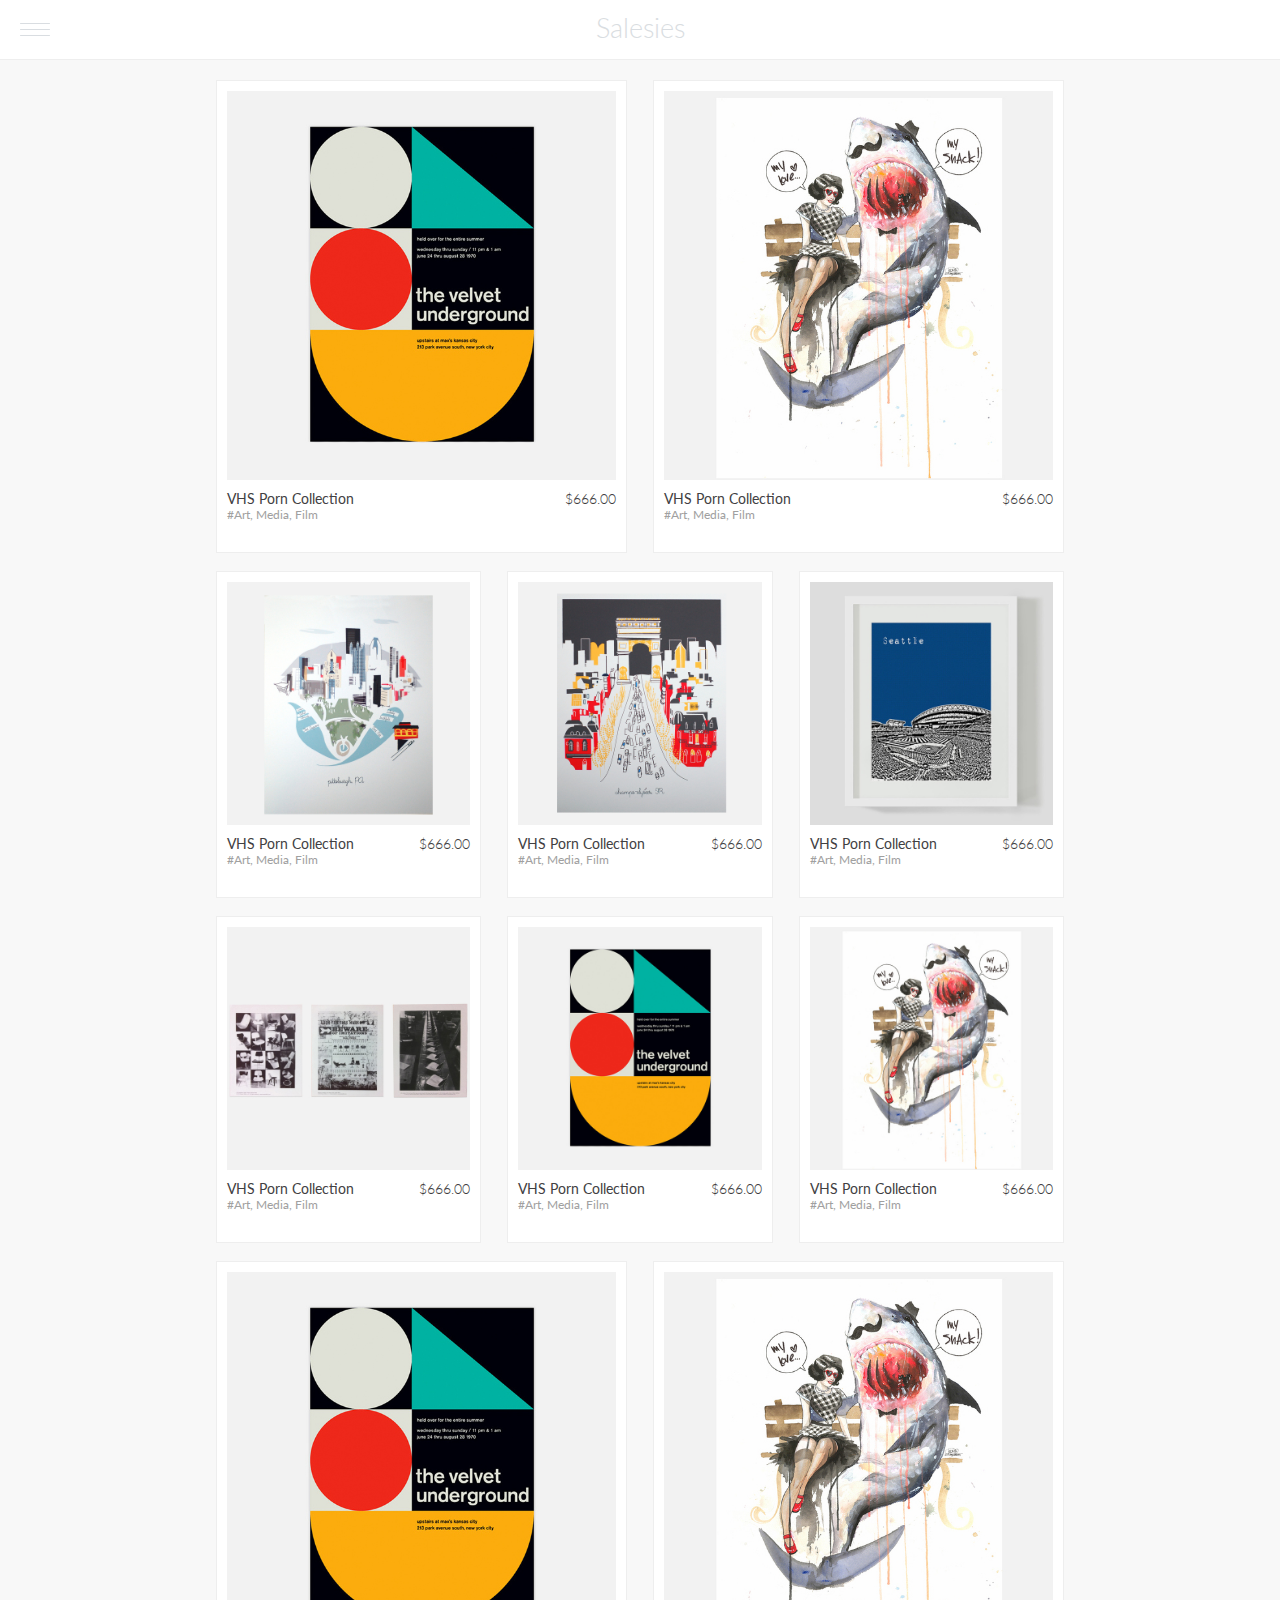
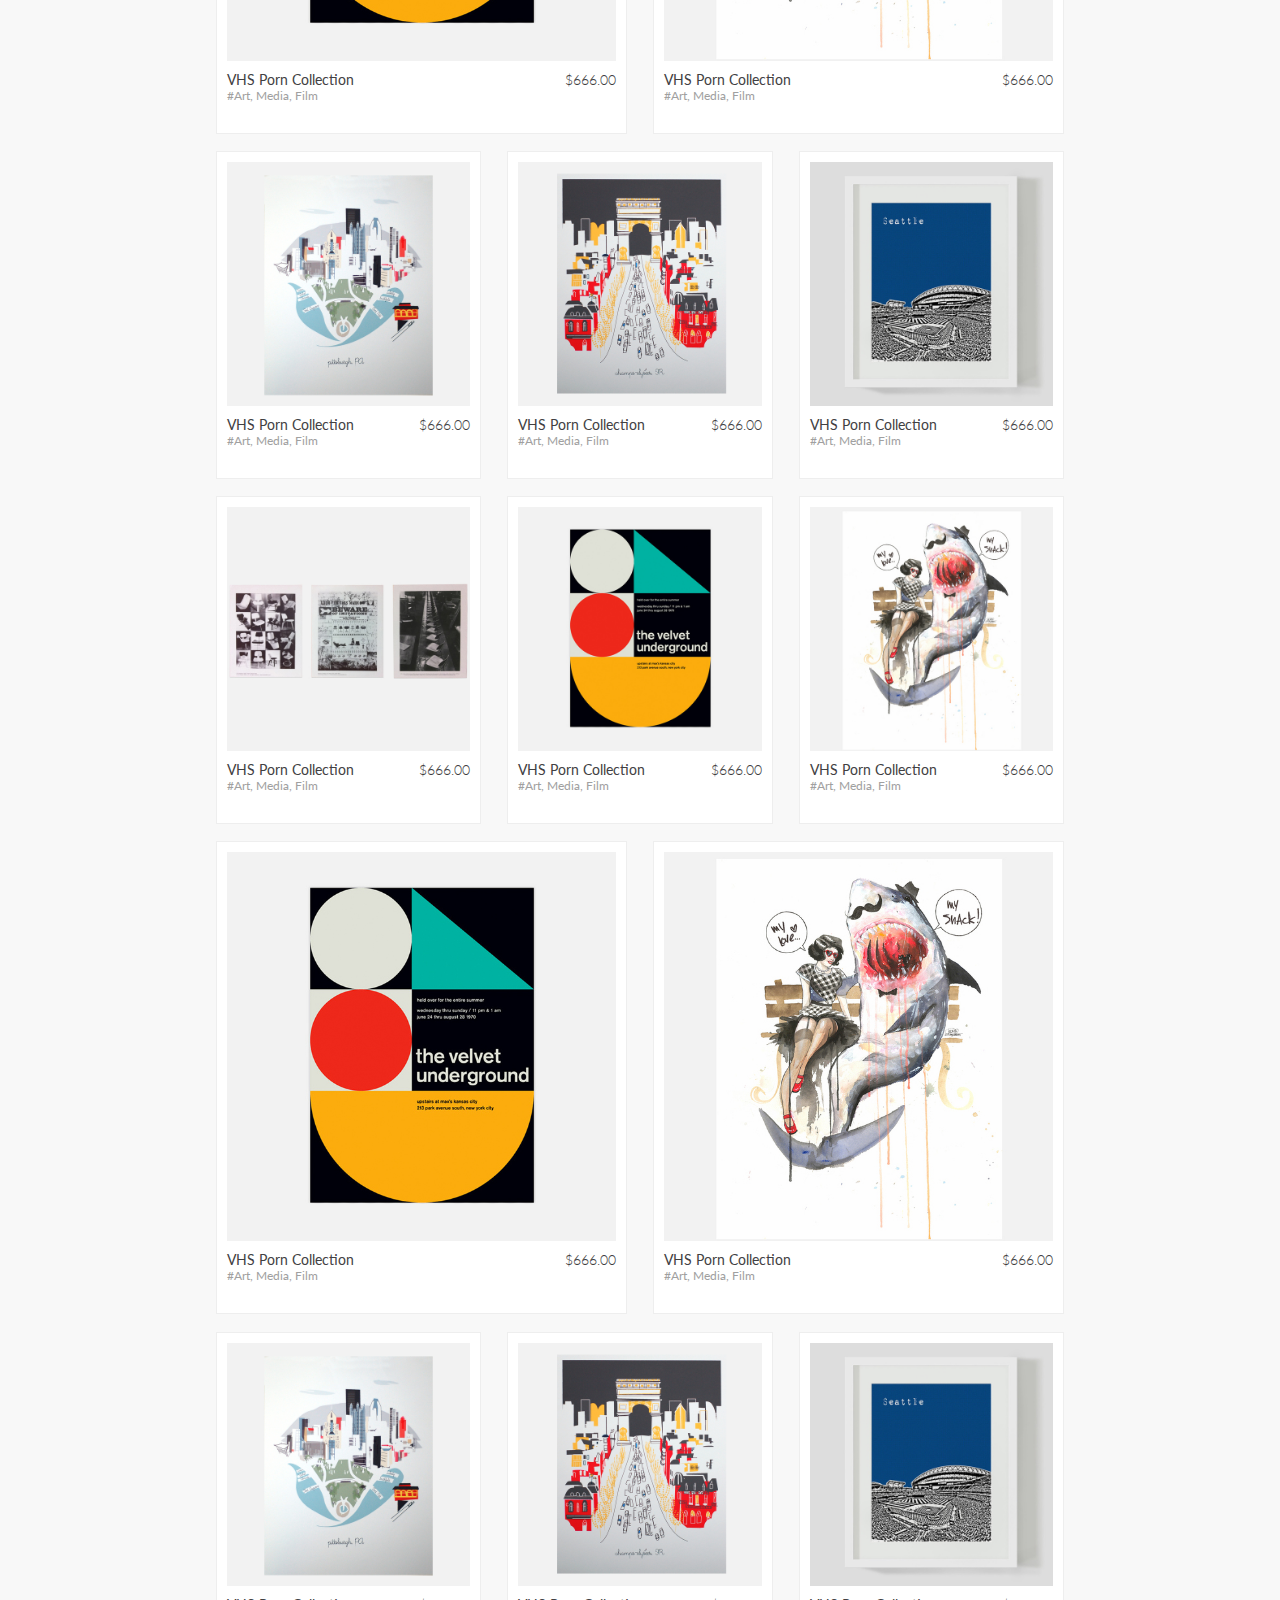
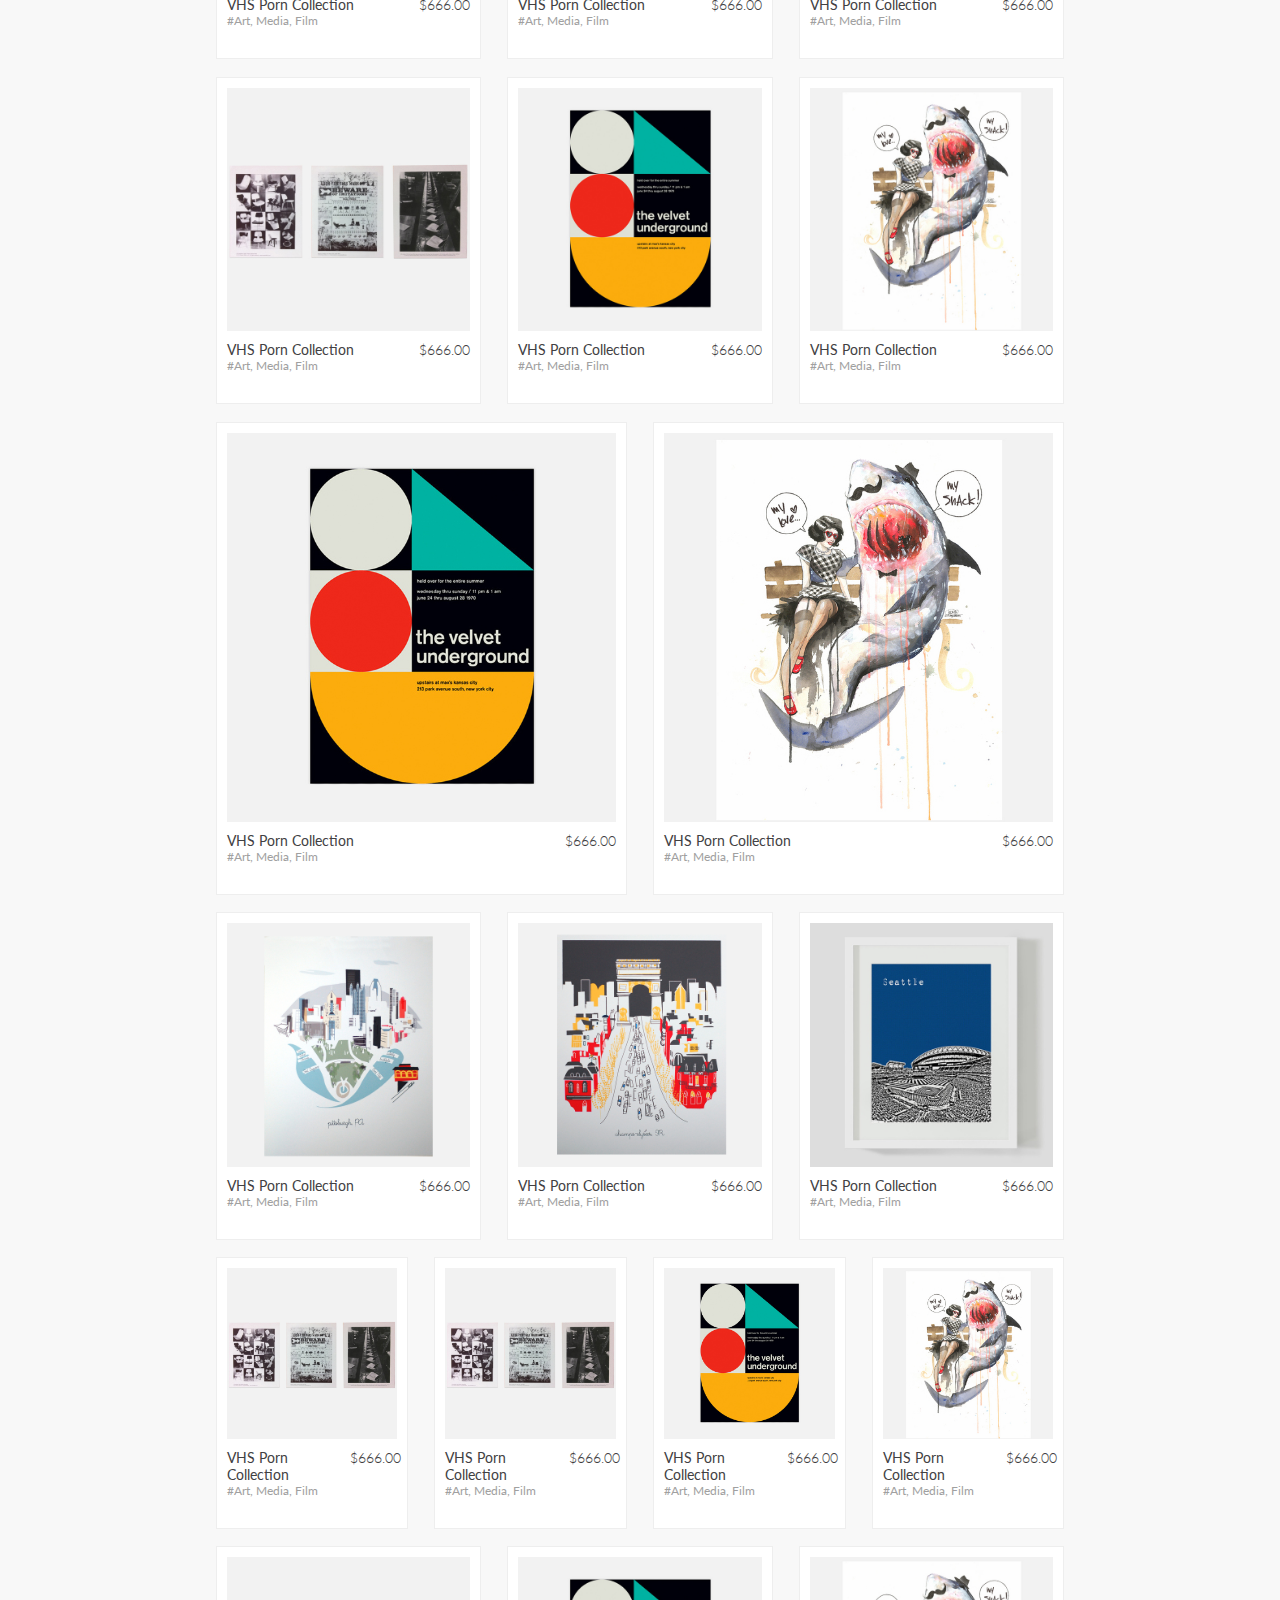
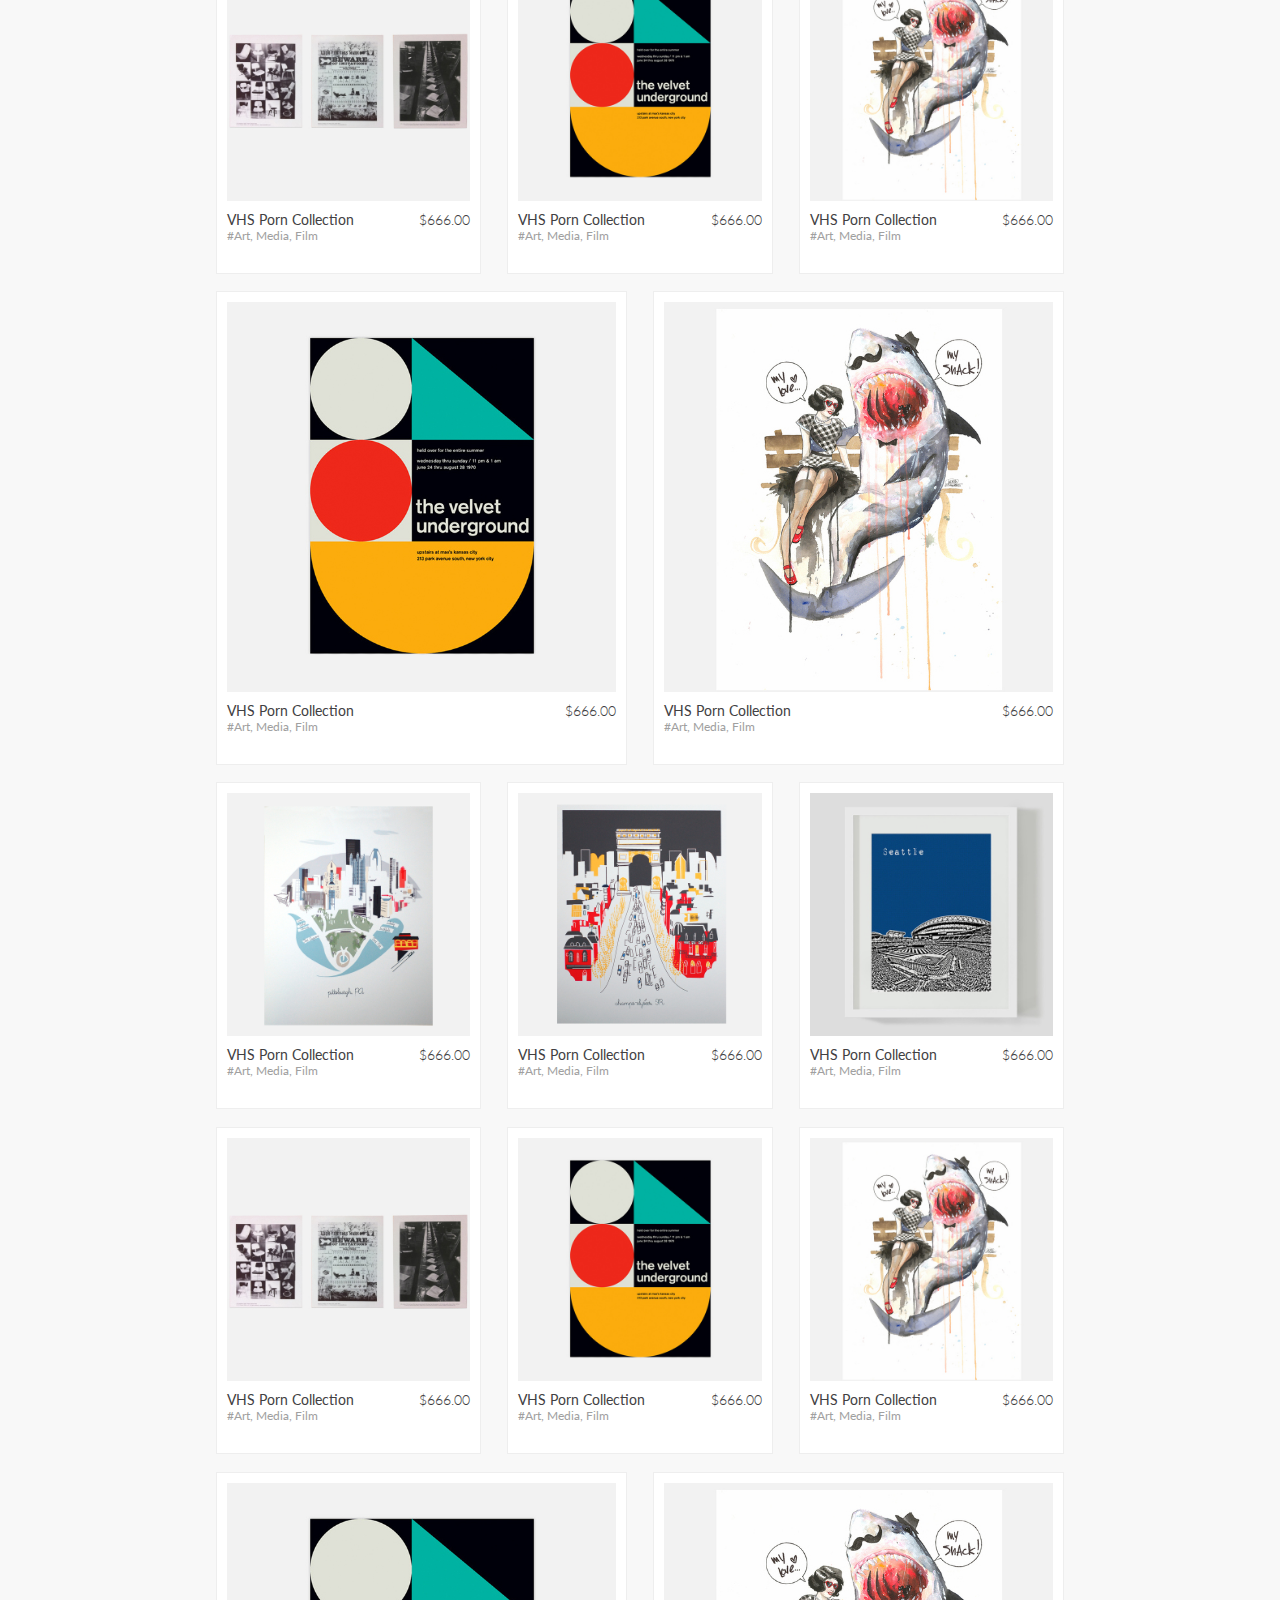
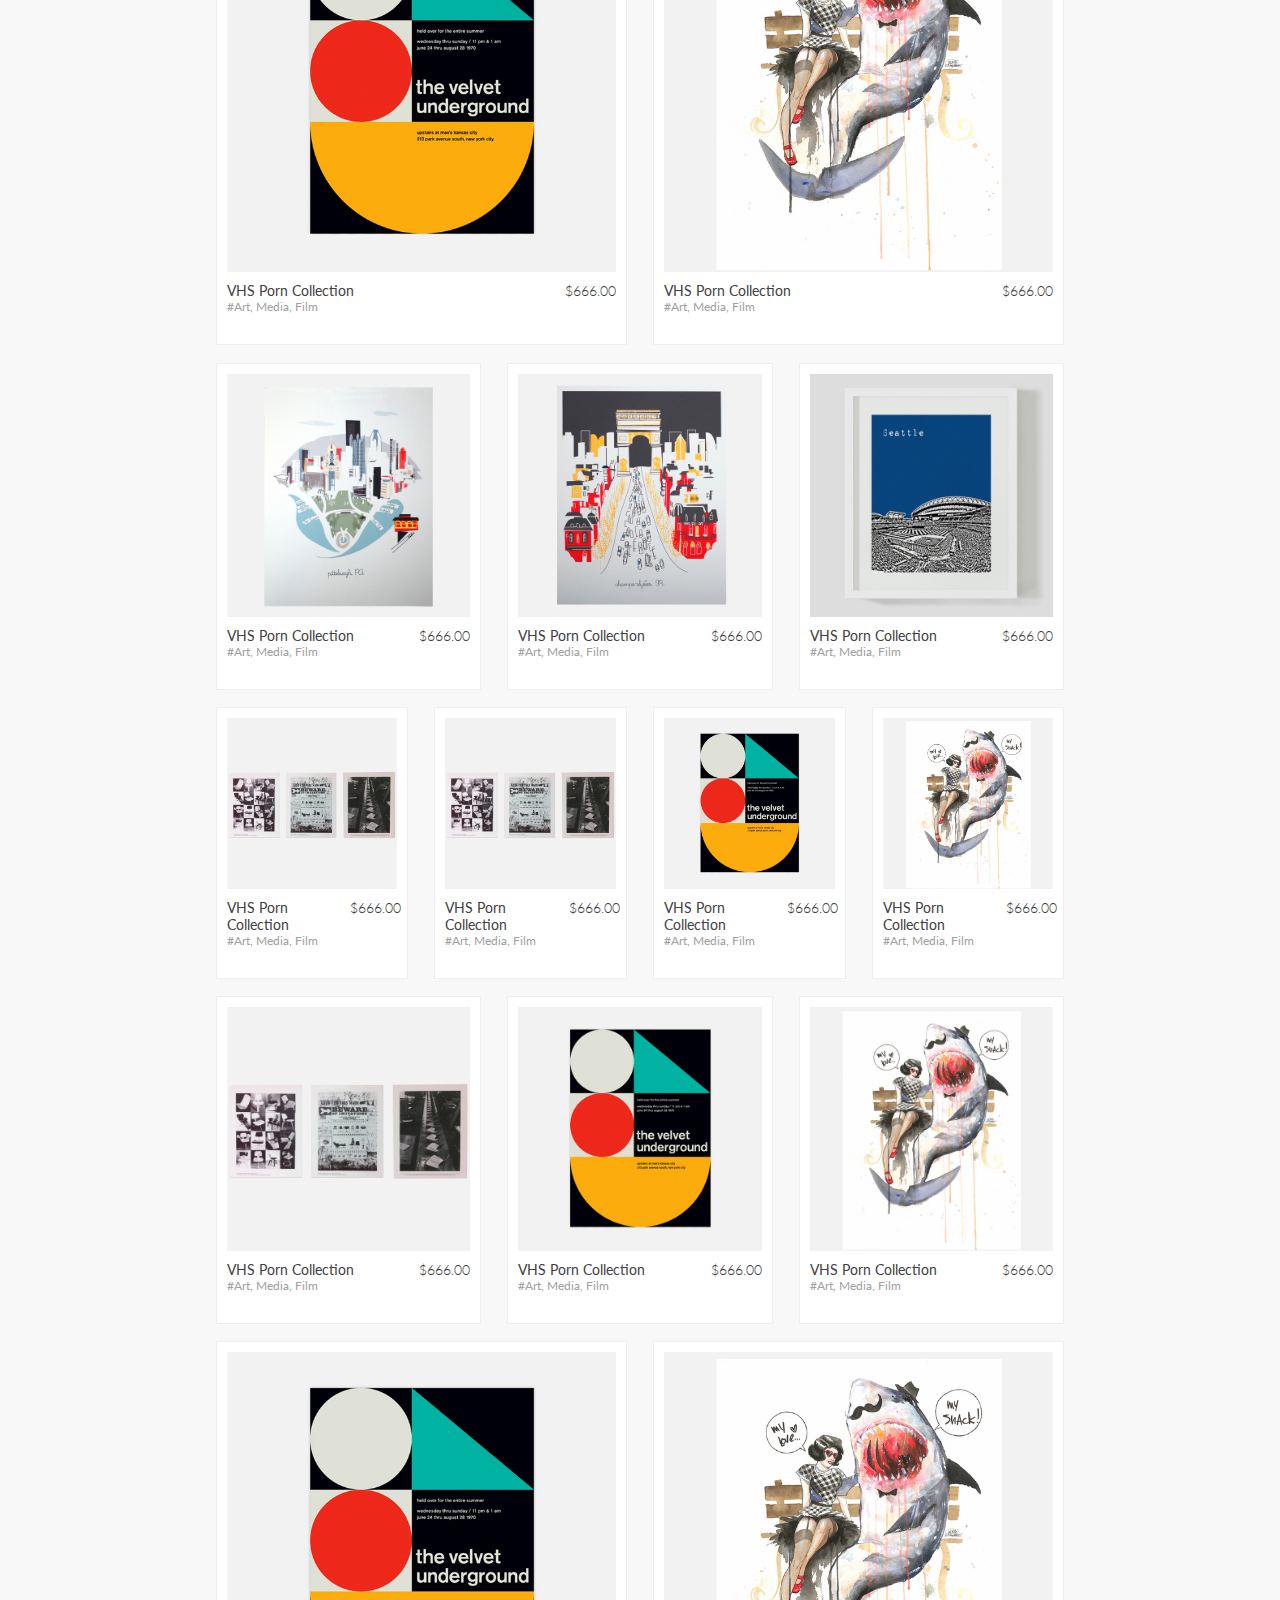
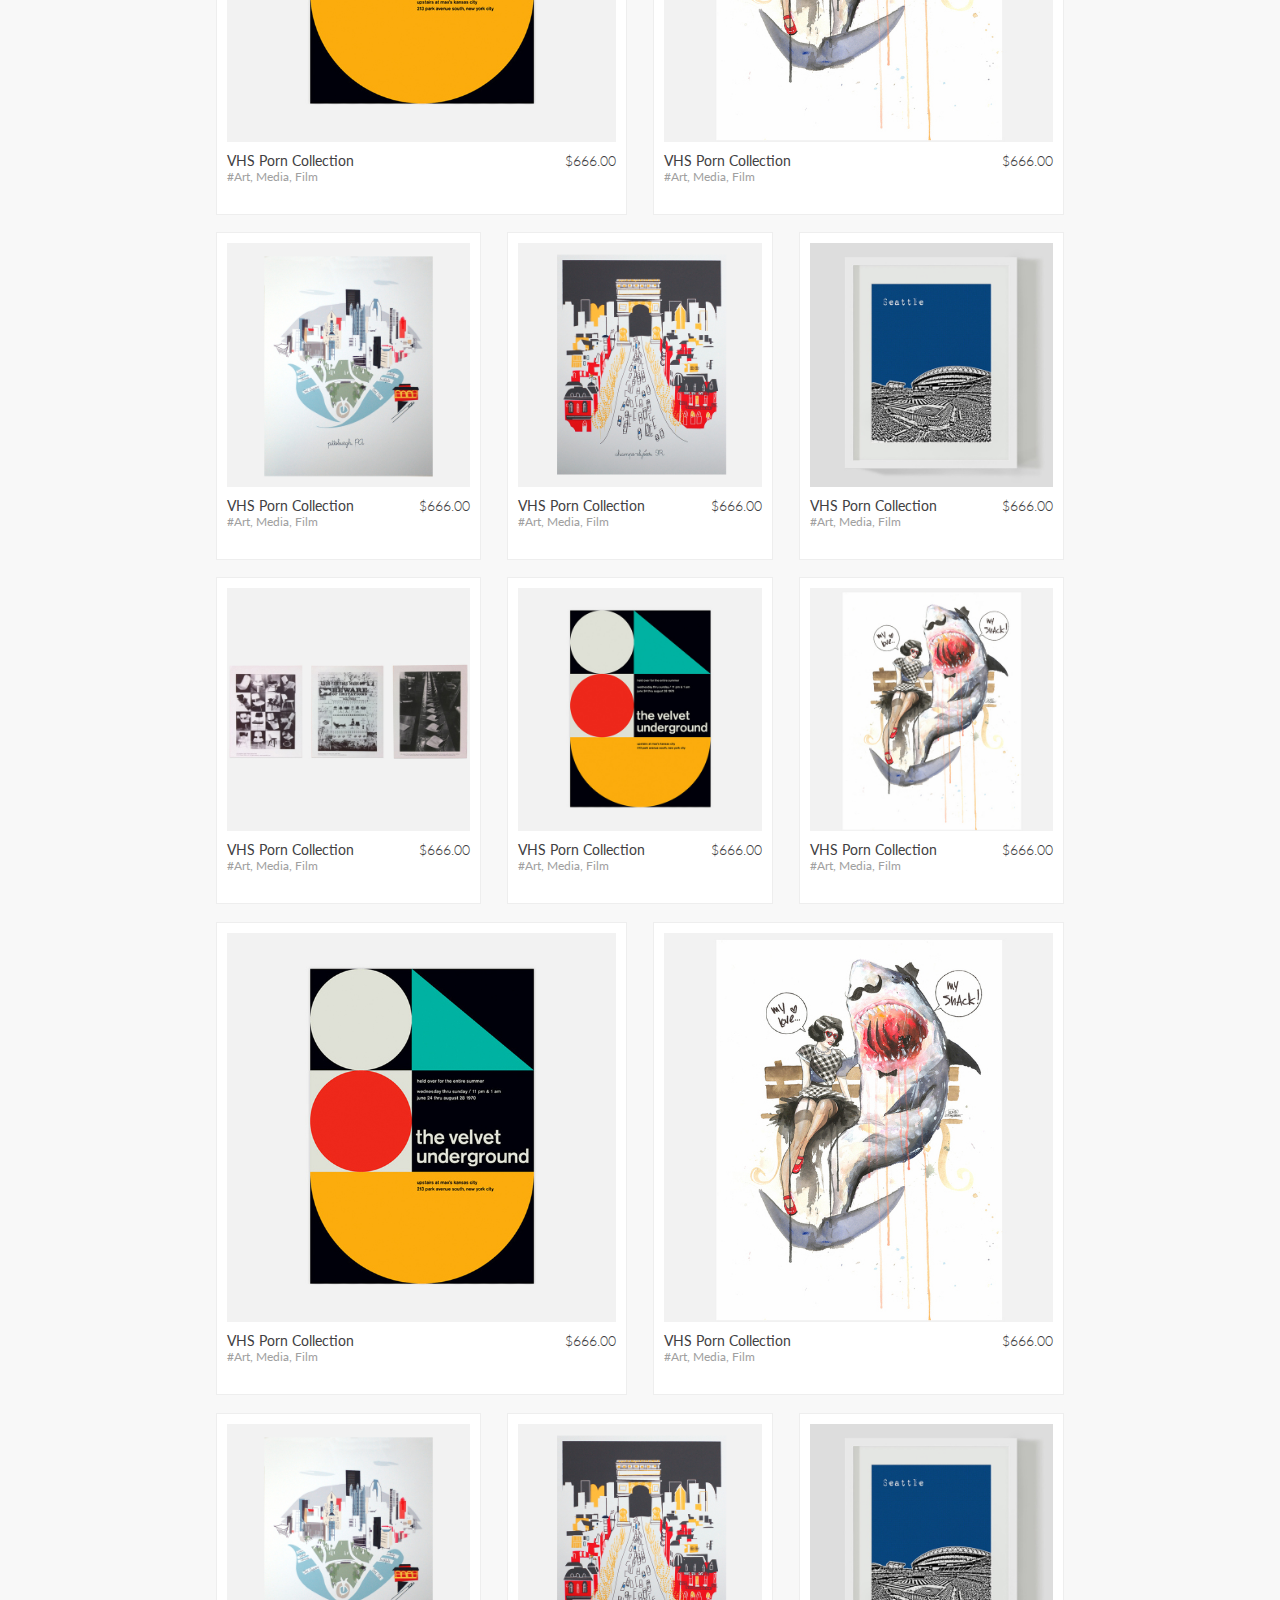
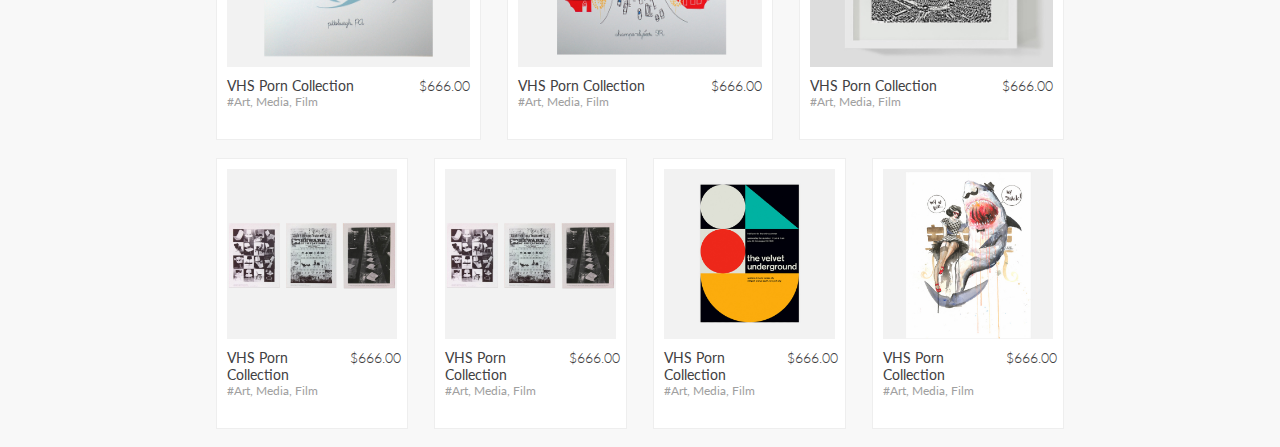
==== commit 2b369d52: "Added Item Detail Page" ====
--- a/responsive_prototype/index.html
+++ b/responsive_prototype/index.html
@@ -107,36 +107,133 @@
 			<div class="row">
 				<div class="large-6 columns">
 					<div class="panel">
-						<img src="images/velvet-underground.jpg">
-					</div>
-				</div>
+			<div class="frame">
+					<div class="itemimage"><a href="detail.html"><img src="images/vu.jpg"></a>
+					</div>
+						<div class="iteminfo">
+							<div class="itemtitle">
+							VHS Porn Collection
+								<div class="hashtag">#Art, Media, Film
+								</div>
+							</div>
+							<div class="itemprice">
+							$666.00
+							</div>
+						</div>
+			</div>
+					</div>
+				</div>
+
+
 				<div class="large-6 columns">
 					<div class="panel">
-						<img src="images/champs-print.jpg">
-					</div>
-				</div>
-			</div>
-
-			<div class="row">
-				<div class="large-4 columns">
-					<div class="panel">
-						<img src="images/eames.jpg">
-					</div>
-				</div>
-				<div class="large-4 columns">
-					<div class="panel">
-						<img src="images/pittsburgh.jpg">
-					</div>
-				</div>
-				<div class="large-4 columns">
-					<div class="panel">
-						<img src="images/shark.jpg">
-					</div>
-				</div>
-			</div>
-
-
-			<div class="row">
+			<div class="frame">
+					<div class="itemimage"><a href="detail.html"><img src="images/shark.jpg"></a>
+					</div>
+						<div class="iteminfo">
+							<div class="itemtitle">
+							VHS Porn Collection
+								<div class="hashtag">#Art, Media, Film
+								</div>
+							</div>
+							<div class="itemprice">
+							$666.00
+							</div>
+						</div>
+			</div>
+					</div>
+				</div>
+			</div>
+
+
+
+
+
+			<div class="row">
+				<div class="large-4 columns">
+					<div class="panel">
+			<div class="frame">
+					<div class="itemimage"><a href="detail.html"><img src="images/pittsburgh.jpg"></a>
+					</div>
+						<div class="iteminfo">
+							<div class="itemtitle">
+							VHS Porn Collection
+								<div class="hashtag">#Art, Media, Film
+								</div>
+							</div>
+							<div class="itemprice">
+							$666.00
+							</div>
+						</div>
+			</div>
+					</div>
+				</div>
+
+
+				<div class="large-4 columns">
+					<div class="panel">
+			<div class="frame">
+					<div class="itemimage"><a href="detail.html"><img src="images/champs-print.jpg"></a>
+					</div>
+						<div class="iteminfo">
+							<div class="itemtitle">
+							VHS Porn Collection
+								<div class="hashtag">#Art, Media, Film
+								</div>
+							</div>
+							<div class="itemprice">
+							$666.00
+							</div>
+						</div>
+			</div>
+					</div>
+				</div>
+
+
+				<div class="large-4 columns">
+					<div class="panel">
+			<div class="frame">
+					<div class="itemimage"><img src="images/seattle.jpg">
+					</div>
+						<div class="iteminfo">
+							<div class="itemtitle">
+							VHS Porn Collection
+								<div class="hashtag">#Art, Media, Film
+								</div>
+							</div>
+							<div class="itemprice">
+							$666.00
+							</div>
+						</div>
+			</div>
+					</div>
+				</div>
+			</div>
+
+
+
+
+
+
+			<div class="row">
+				<div class="large-4 columns">
+					<div class="panel">
+			<div class="frame">
+					<div class="itemimage"><img src="images/eames.jpg">
+					</div>
+						<div class="iteminfo">
+							<div class="itemtitle">
+							VHS Porn Collection
+								<div class="hashtag">#Art, Media, Film
+								</div>
+							</div>
+							<div class="itemprice">
+							$666.00
+							</div>
+						</div>
+			</div>
+					</div>
+				</div>
 				<div class="large-4 columns">
 					<div class="panel">
 			<div class="frame">
@@ -158,6 +255,29 @@
 				<div class="large-4 columns">
 					<div class="panel">
 			<div class="frame">
+					<div class="itemimage"><img src="images/shark.jpg">
+					</div>
+						<div class="iteminfo">
+							<div class="itemtitle">
+							VHS Porn Collection
+								<div class="hashtag">#Art, Media, Film
+								</div>
+							</div>
+							<div class="itemprice">
+							$666.00
+							</div>
+						</div>
+			</div>
+					</div>
+				</div>
+			</div>
+
+
+
+			<div class="row">
+				<div class="large-6 columns">
+					<div class="panel">
+			<div class="frame">
 					<div class="itemimage"><img src="images/vu.jpg">
 					</div>
 						<div class="iteminfo">
@@ -173,6 +293,117 @@
 			</div>
 					</div>
 				</div>
+
+
+				<div class="large-6 columns">
+					<div class="panel">
+			<div class="frame">
+					<div class="itemimage"><img src="images/shark.jpg">
+					</div>
+						<div class="iteminfo">
+							<div class="itemtitle">
+							VHS Porn Collection
+								<div class="hashtag">#Art, Media, Film
+								</div>
+							</div>
+							<div class="itemprice">
+							$666.00
+							</div>
+						</div>
+			</div>
+					</div>
+				</div>
+			</div>
+
+
+
+
+
+			<div class="row">
+				<div class="large-4 columns">
+					<div class="panel">
+			<div class="frame">
+					<div class="itemimage"><img src="images/pittsburgh.jpg">
+					</div>
+						<div class="iteminfo">
+							<div class="itemtitle">
+							VHS Porn Collection
+								<div class="hashtag">#Art, Media, Film
+								</div>
+							</div>
+							<div class="itemprice">
+							$666.00
+							</div>
+						</div>
+			</div>
+					</div>
+				</div>
+
+
+				<div class="large-4 columns">
+					<div class="panel">
+			<div class="frame">
+					<div class="itemimage"><img src="images/champs-print.jpg">
+					</div>
+						<div class="iteminfo">
+							<div class="itemtitle">
+							VHS Porn Collection
+								<div class="hashtag">#Art, Media, Film
+								</div>
+							</div>
+							<div class="itemprice">
+							$666.00
+							</div>
+						</div>
+			</div>
+					</div>
+				</div>
+
+
+				<div class="large-4 columns">
+					<div class="panel">
+			<div class="frame">
+					<div class="itemimage"><img src="images/seattle.jpg">
+					</div>
+						<div class="iteminfo">
+							<div class="itemtitle">
+							VHS Porn Collection
+								<div class="hashtag">#Art, Media, Film
+								</div>
+							</div>
+							<div class="itemprice">
+							$666.00
+							</div>
+						</div>
+			</div>
+					</div>
+				</div>
+			</div>
+
+
+
+
+
+
+			<div class="row">
+				<div class="large-4 columns">
+					<div class="panel">
+			<div class="frame">
+					<div class="itemimage"><img src="images/eames.jpg">
+					</div>
+						<div class="iteminfo">
+							<div class="itemtitle">
+							VHS Porn Collection
+								<div class="hashtag">#Art, Media, Film
+								</div>
+							</div>
+							<div class="itemprice">
+							$666.00
+							</div>
+						</div>
+			</div>
+					</div>
+				</div>
 				<div class="large-4 columns">
 					<div class="panel">
 			<div class="frame">
@@ -191,8 +422,1211 @@
 			</div>
 					</div>
 				</div>
-			</div>
-
+				<div class="large-4 columns">
+					<div class="panel">
+			<div class="frame">
+					<div class="itemimage"><img src="images/shark.jpg">
+					</div>
+						<div class="iteminfo">
+							<div class="itemtitle">
+							VHS Porn Collection
+								<div class="hashtag">#Art, Media, Film
+								</div>
+							</div>
+							<div class="itemprice">
+							$666.00
+							</div>
+						</div>
+			</div>
+					</div>
+				</div>
+			</div>
+
+
+			<div class="row">
+				<div class="large-6 columns">
+					<div class="panel">
+			<div class="frame">
+					<div class="itemimage"><img src="images/vu.jpg">
+					</div>
+						<div class="iteminfo">
+							<div class="itemtitle">
+							VHS Porn Collection
+								<div class="hashtag">#Art, Media, Film
+								</div>
+							</div>
+							<div class="itemprice">
+							$666.00
+							</div>
+						</div>
+			</div>
+					</div>
+				</div>
+
+
+				<div class="large-6 columns">
+					<div class="panel">
+			<div class="frame">
+					<div class="itemimage"><img src="images/shark.jpg">
+					</div>
+						<div class="iteminfo">
+							<div class="itemtitle">
+							VHS Porn Collection
+								<div class="hashtag">#Art, Media, Film
+								</div>
+							</div>
+							<div class="itemprice">
+							$666.00
+							</div>
+						</div>
+			</div>
+					</div>
+				</div>
+			</div>
+
+
+
+
+
+			<div class="row">
+				<div class="large-4 columns">
+					<div class="panel">
+			<div class="frame">
+					<div class="itemimage"><img src="images/pittsburgh.jpg">
+					</div>
+						<div class="iteminfo">
+							<div class="itemtitle">
+							VHS Porn Collection
+								<div class="hashtag">#Art, Media, Film
+								</div>
+							</div>
+							<div class="itemprice">
+							$666.00
+							</div>
+						</div>
+			</div>
+					</div>
+				</div>
+
+
+				<div class="large-4 columns">
+					<div class="panel">
+			<div class="frame">
+					<div class="itemimage"><img src="images/champs-print.jpg">
+					</div>
+						<div class="iteminfo">
+							<div class="itemtitle">
+							VHS Porn Collection
+								<div class="hashtag">#Art, Media, Film
+								</div>
+							</div>
+							<div class="itemprice">
+							$666.00
+							</div>
+						</div>
+			</div>
+					</div>
+				</div>
+
+
+				<div class="large-4 columns">
+					<div class="panel">
+			<div class="frame">
+					<div class="itemimage"><img src="images/seattle.jpg">
+					</div>
+						<div class="iteminfo">
+							<div class="itemtitle">
+							VHS Porn Collection
+								<div class="hashtag">#Art, Media, Film
+								</div>
+							</div>
+							<div class="itemprice">
+							$666.00
+							</div>
+						</div>
+			</div>
+					</div>
+				</div>
+			</div>
+
+
+
+
+
+
+			<div class="row">
+				<div class="large-4 columns">
+					<div class="panel">
+			<div class="frame">
+					<div class="itemimage"><img src="images/eames.jpg">
+					</div>
+						<div class="iteminfo">
+							<div class="itemtitle">
+							VHS Porn Collection
+								<div class="hashtag">#Art, Media, Film
+								</div>
+							</div>
+							<div class="itemprice">
+							$666.00
+							</div>
+						</div>
+			</div>
+					</div>
+				</div>
+				<div class="large-4 columns">
+					<div class="panel">
+			<div class="frame">
+					<div class="itemimage"><img src="images/vu.jpg">
+					</div>
+						<div class="iteminfo">
+							<div class="itemtitle">
+							VHS Porn Collection
+								<div class="hashtag">#Art, Media, Film
+								</div>
+							</div>
+							<div class="itemprice">
+							$666.00
+							</div>
+						</div>
+			</div>
+					</div>
+				</div>
+				<div class="large-4 columns">
+					<div class="panel">
+			<div class="frame">
+					<div class="itemimage"><img src="images/shark.jpg">
+					</div>
+						<div class="iteminfo">
+							<div class="itemtitle">
+							VHS Porn Collection
+								<div class="hashtag">#Art, Media, Film
+								</div>
+							</div>
+							<div class="itemprice">
+							$666.00
+							</div>
+						</div>
+			</div>
+					</div>
+				</div>
+			</div>
+
+			<div class="row">
+				<div class="large-6 columns">
+					<div class="panel">
+			<div class="frame">
+					<div class="itemimage"><img src="images/vu.jpg">
+					</div>
+						<div class="iteminfo">
+							<div class="itemtitle">
+							VHS Porn Collection
+								<div class="hashtag">#Art, Media, Film
+								</div>
+							</div>
+							<div class="itemprice">
+							$666.00
+							</div>
+						</div>
+			</div>
+					</div>
+				</div>
+
+
+				<div class="large-6 columns">
+					<div class="panel">
+			<div class="frame">
+					<div class="itemimage"><img src="images/shark.jpg">
+					</div>
+						<div class="iteminfo">
+							<div class="itemtitle">
+							VHS Porn Collection
+								<div class="hashtag">#Art, Media, Film
+								</div>
+							</div>
+							<div class="itemprice">
+							$666.00
+							</div>
+						</div>
+			</div>
+					</div>
+				</div>
+			</div>
+
+
+
+
+
+			<div class="row">
+				<div class="large-4 columns">
+					<div class="panel">
+			<div class="frame">
+					<div class="itemimage"><img src="images/pittsburgh.jpg">
+					</div>
+						<div class="iteminfo">
+							<div class="itemtitle">
+							VHS Porn Collection
+								<div class="hashtag">#Art, Media, Film
+								</div>
+							</div>
+							<div class="itemprice">
+							$666.00
+							</div>
+						</div>
+			</div>
+					</div>
+				</div>
+
+
+				<div class="large-4 columns">
+					<div class="panel">
+			<div class="frame">
+					<div class="itemimage"><img src="images/champs-print.jpg">
+					</div>
+						<div class="iteminfo">
+							<div class="itemtitle">
+							VHS Porn Collection
+								<div class="hashtag">#Art, Media, Film
+								</div>
+							</div>
+							<div class="itemprice">
+							$666.00
+							</div>
+						</div>
+			</div>
+					</div>
+				</div>
+
+
+				<div class="large-4 columns">
+					<div class="panel">
+			<div class="frame">
+					<div class="itemimage"><img src="images/seattle.jpg">
+					</div>
+						<div class="iteminfo">
+							<div class="itemtitle">
+							VHS Porn Collection
+								<div class="hashtag">#Art, Media, Film
+								</div>
+							</div>
+							<div class="itemprice">
+							$666.00
+							</div>
+						</div>
+			</div>
+					</div>
+				</div>
+			</div>
+
+
+
+			<div class="row">
+				<div class="large-3 columns">
+					<div class="panel">
+			<div class="frame">
+					<div class="itemimage"><img src="images/eames.jpg">
+					</div>
+						<div class="iteminfo">
+							<div class="itemtitle">
+							VHS Porn Collection
+								<div class="hashtag">#Art, Media, Film
+								</div>
+							</div>
+							<div class="itemprice">
+							$666.00
+							</div>
+						</div>
+			</div>
+					</div>
+				</div>
+
+				<div class="large-3 columns">
+					<div class="panel">
+			<div class="frame">
+					<div class="itemimage"><img src="images/eames.jpg">
+					</div>
+						<div class="iteminfo">
+							<div class="itemtitle">
+							VHS Porn Collection
+								<div class="hashtag">#Art, Media, Film
+								</div>
+							</div>
+							<div class="itemprice">
+							$666.00
+							</div>
+						</div>
+			</div>
+					</div>
+				</div>				
+				<div class="large-3 columns">
+					<div class="panel">
+			<div class="frame">
+					<div class="itemimage"><img src="images/vu.jpg">
+					</div>
+						<div class="iteminfo">
+							<div class="itemtitle">
+							VHS Porn Collection
+								<div class="hashtag">#Art, Media, Film
+								</div>
+							</div>
+							<div class="itemprice">
+							$666.00
+							</div>
+						</div>
+			</div>
+					</div>
+				</div>
+				<div class="large-3 columns">
+					<div class="panel">
+			<div class="frame">
+					<div class="itemimage"><img src="images/shark.jpg">
+					</div>
+						<div class="iteminfo">
+							<div class="itemtitle">
+							VHS Porn Collection
+								<div class="hashtag">#Art, Media, Film
+								</div>
+							</div>
+							<div class="itemprice">
+							$666.00
+							</div>
+						</div>
+			</div>
+
+					</div>
+				</div>
+			</div>
+
+
+
+
+			<div class="row">
+				<div class="large-4 columns">
+					<div class="panel">
+			<div class="frame">
+					<div class="itemimage"><img src="images/eames.jpg">
+					</div>
+						<div class="iteminfo">
+							<div class="itemtitle">
+							VHS Porn Collection
+								<div class="hashtag">#Art, Media, Film
+								</div>
+							</div>
+							<div class="itemprice">
+							$666.00
+							</div>
+						</div>
+			</div>
+					</div>
+				</div>
+				<div class="large-4 columns">
+					<div class="panel">
+			<div class="frame">
+					<div class="itemimage"><img src="images/vu.jpg">
+					</div>
+						<div class="iteminfo">
+							<div class="itemtitle">
+							VHS Porn Collection
+								<div class="hashtag">#Art, Media, Film
+								</div>
+							</div>
+							<div class="itemprice">
+							$666.00
+							</div>
+						</div>
+			</div>
+					</div>
+				</div>
+				<div class="large-4 columns">
+					<div class="panel">
+			<div class="frame">
+					<div class="itemimage"><img src="images/shark.jpg">
+					</div>
+						<div class="iteminfo">
+							<div class="itemtitle">
+							VHS Porn Collection
+								<div class="hashtag">#Art, Media, Film
+								</div>
+							</div>
+							<div class="itemprice">
+							$666.00
+							</div>
+						</div>
+			</div>
+					</div>
+				</div>
+			</div>
+
+
+			<div class="row">
+				<div class="large-6 columns">
+					<div class="panel">
+			<div class="frame">
+					<div class="itemimage"><img src="images/vu.jpg">
+					</div>
+						<div class="iteminfo">
+							<div class="itemtitle">
+							VHS Porn Collection
+								<div class="hashtag">#Art, Media, Film
+								</div>
+							</div>
+							<div class="itemprice">
+							$666.00
+							</div>
+						</div>
+			</div>
+					</div>
+				</div>
+
+
+				<div class="large-6 columns">
+					<div class="panel">
+			<div class="frame">
+					<div class="itemimage"><img src="images/shark.jpg">
+					</div>
+						<div class="iteminfo">
+							<div class="itemtitle">
+							VHS Porn Collection
+								<div class="hashtag">#Art, Media, Film
+								</div>
+							</div>
+							<div class="itemprice">
+							$666.00
+							</div>
+						</div>
+			</div>
+					</div>
+				</div>
+			</div>
+
+
+
+
+
+			<div class="row">
+				<div class="large-4 columns">
+					<div class="panel">
+			<div class="frame">
+					<div class="itemimage"><img src="images/pittsburgh.jpg">
+					</div>
+						<div class="iteminfo">
+							<div class="itemtitle">
+							VHS Porn Collection
+								<div class="hashtag">#Art, Media, Film
+								</div>
+							</div>
+							<div class="itemprice">
+							$666.00
+							</div>
+						</div>
+			</div>
+					</div>
+				</div>
+
+
+				<div class="large-4 columns">
+					<div class="panel">
+			<div class="frame">
+					<div class="itemimage"><img src="images/champs-print.jpg">
+					</div>
+						<div class="iteminfo">
+							<div class="itemtitle">
+							VHS Porn Collection
+								<div class="hashtag">#Art, Media, Film
+								</div>
+							</div>
+							<div class="itemprice">
+							$666.00
+							</div>
+						</div>
+			</div>
+					</div>
+				</div>
+
+
+				<div class="large-4 columns">
+					<div class="panel">
+			<div class="frame">
+					<div class="itemimage"><img src="images/seattle.jpg">
+					</div>
+						<div class="iteminfo">
+							<div class="itemtitle">
+							VHS Porn Collection
+								<div class="hashtag">#Art, Media, Film
+								</div>
+							</div>
+							<div class="itemprice">
+							$666.00
+							</div>
+						</div>
+			</div>
+					</div>
+				</div>
+			</div>
+
+
+
+
+
+
+			<div class="row">
+				<div class="large-4 columns">
+					<div class="panel">
+			<div class="frame">
+					<div class="itemimage"><img src="images/eames.jpg">
+					</div>
+						<div class="iteminfo">
+							<div class="itemtitle">
+							VHS Porn Collection
+								<div class="hashtag">#Art, Media, Film
+								</div>
+							</div>
+							<div class="itemprice">
+							$666.00
+							</div>
+						</div>
+			</div>
+					</div>
+				</div>
+				<div class="large-4 columns">
+					<div class="panel">
+			<div class="frame">
+					<div class="itemimage"><img src="images/vu.jpg">
+					</div>
+						<div class="iteminfo">
+							<div class="itemtitle">
+							VHS Porn Collection
+								<div class="hashtag">#Art, Media, Film
+								</div>
+							</div>
+							<div class="itemprice">
+							$666.00
+							</div>
+						</div>
+			</div>
+					</div>
+				</div>
+				<div class="large-4 columns">
+					<div class="panel">
+			<div class="frame">
+					<div class="itemimage"><img src="images/shark.jpg">
+					</div>
+						<div class="iteminfo">
+							<div class="itemtitle">
+							VHS Porn Collection
+								<div class="hashtag">#Art, Media, Film
+								</div>
+							</div>
+							<div class="itemprice">
+							$666.00
+							</div>
+						</div>
+			</div>
+					</div>
+				</div>
+			</div>
+
+
+			<div class="row">
+				<div class="large-6 columns">
+					<div class="panel">
+			<div class="frame">
+					<div class="itemimage"><img src="images/vu.jpg">
+					</div>
+						<div class="iteminfo">
+							<div class="itemtitle">
+							VHS Porn Collection
+								<div class="hashtag">#Art, Media, Film
+								</div>
+							</div>
+							<div class="itemprice">
+							$666.00
+							</div>
+						</div>
+			</div>
+					</div>
+				</div>
+
+
+				<div class="large-6 columns">
+					<div class="panel">
+			<div class="frame">
+					<div class="itemimage"><img src="images/shark.jpg">
+					</div>
+						<div class="iteminfo">
+							<div class="itemtitle">
+							VHS Porn Collection
+								<div class="hashtag">#Art, Media, Film
+								</div>
+							</div>
+							<div class="itemprice">
+							$666.00
+							</div>
+						</div>
+			</div>
+					</div>
+				</div>
+			</div>
+
+
+
+
+
+			<div class="row">
+				<div class="large-4 columns">
+					<div class="panel">
+			<div class="frame">
+					<div class="itemimage"><img src="images/pittsburgh.jpg">
+					</div>
+						<div class="iteminfo">
+							<div class="itemtitle">
+							VHS Porn Collection
+								<div class="hashtag">#Art, Media, Film
+								</div>
+							</div>
+							<div class="itemprice">
+							$666.00
+							</div>
+						</div>
+			</div>
+					</div>
+				</div>
+
+
+				<div class="large-4 columns">
+					<div class="panel">
+			<div class="frame">
+					<div class="itemimage"><img src="images/champs-print.jpg">
+					</div>
+						<div class="iteminfo">
+							<div class="itemtitle">
+							VHS Porn Collection
+								<div class="hashtag">#Art, Media, Film
+								</div>
+							</div>
+							<div class="itemprice">
+							$666.00
+							</div>
+						</div>
+			</div>
+					</div>
+				</div>
+
+
+				<div class="large-4 columns">
+					<div class="panel">
+			<div class="frame">
+					<div class="itemimage"><img src="images/seattle.jpg">
+					</div>
+						<div class="iteminfo">
+							<div class="itemtitle">
+							VHS Porn Collection
+								<div class="hashtag">#Art, Media, Film
+								</div>
+							</div>
+							<div class="itemprice">
+							$666.00
+							</div>
+						</div>
+			</div>
+					</div>
+				</div>
+			</div>
+
+
+
+			<div class="row">
+				<div class="large-3 columns">
+					<div class="panel">
+			<div class="frame">
+					<div class="itemimage"><img src="images/eames.jpg">
+					</div>
+						<div class="iteminfo">
+							<div class="itemtitle">
+							VHS Porn Collection
+								<div class="hashtag">#Art, Media, Film
+								</div>
+							</div>
+							<div class="itemprice">
+							$666.00
+							</div>
+						</div>
+			</div>
+					</div>
+				</div>
+
+				<div class="large-3 columns">
+					<div class="panel">
+			<div class="frame">
+					<div class="itemimage"><img src="images/eames.jpg">
+					</div>
+						<div class="iteminfo">
+							<div class="itemtitle">
+							VHS Porn Collection
+								<div class="hashtag">#Art, Media, Film
+								</div>
+							</div>
+							<div class="itemprice">
+							$666.00
+							</div>
+						</div>
+			</div>
+					</div>
+				</div>				
+				<div class="large-3 columns">
+					<div class="panel">
+			<div class="frame">
+					<div class="itemimage"><img src="images/vu.jpg">
+					</div>
+						<div class="iteminfo">
+							<div class="itemtitle">
+							VHS Porn Collection
+								<div class="hashtag">#Art, Media, Film
+								</div>
+							</div>
+							<div class="itemprice">
+							$666.00
+							</div>
+						</div>
+			</div>
+					</div>
+				</div>
+				<div class="large-3 columns">
+					<div class="panel">
+			<div class="frame">
+					<div class="itemimage"><img src="images/shark.jpg">
+					</div>
+						<div class="iteminfo">
+							<div class="itemtitle">
+							VHS Porn Collection
+								<div class="hashtag">#Art, Media, Film
+								</div>
+							</div>
+							<div class="itemprice">
+							$666.00
+							</div>
+						</div>
+			</div>
+
+					</div>
+				</div>
+			</div>
+
+
+
+
+
+			<div class="row">
+				<div class="large-4 columns">
+					<div class="panel">
+			<div class="frame">
+					<div class="itemimage"><img src="images/eames.jpg">
+					</div>
+						<div class="iteminfo">
+							<div class="itemtitle">
+							VHS Porn Collection
+								<div class="hashtag">#Art, Media, Film
+								</div>
+							</div>
+							<div class="itemprice">
+							$666.00
+							</div>
+						</div>
+			</div>
+					</div>
+				</div>
+				<div class="large-4 columns">
+					<div class="panel">
+			<div class="frame">
+					<div class="itemimage"><img src="images/vu.jpg">
+					</div>
+						<div class="iteminfo">
+							<div class="itemtitle">
+							VHS Porn Collection
+								<div class="hashtag">#Art, Media, Film
+								</div>
+							</div>
+							<div class="itemprice">
+							$666.00
+							</div>
+						</div>
+			</div>
+					</div>
+				</div>
+				<div class="large-4 columns">
+					<div class="panel">
+			<div class="frame">
+					<div class="itemimage"><img src="images/shark.jpg">
+					</div>
+						<div class="iteminfo">
+							<div class="itemtitle">
+							VHS Porn Collection
+								<div class="hashtag">#Art, Media, Film
+								</div>
+							</div>
+							<div class="itemprice">
+							$666.00
+							</div>
+						</div>
+			</div>
+					</div>
+				</div>
+			</div>
+
+			<div class="row">
+				<div class="large-6 columns">
+					<div class="panel">
+			<div class="frame">
+					<div class="itemimage"><img src="images/vu.jpg">
+					</div>
+						<div class="iteminfo">
+							<div class="itemtitle">
+							VHS Porn Collection
+								<div class="hashtag">#Art, Media, Film
+								</div>
+							</div>
+							<div class="itemprice">
+							$666.00
+							</div>
+						</div>
+			</div>
+					</div>
+				</div>
+
+
+				<div class="large-6 columns">
+					<div class="panel">
+			<div class="frame">
+					<div class="itemimage"><img src="images/shark.jpg">
+					</div>
+						<div class="iteminfo">
+							<div class="itemtitle">
+							VHS Porn Collection
+								<div class="hashtag">#Art, Media, Film
+								</div>
+							</div>
+							<div class="itemprice">
+							$666.00
+							</div>
+						</div>
+			</div>
+					</div>
+				</div>
+			</div>
+
+
+
+
+
+			<div class="row">
+				<div class="large-4 columns">
+					<div class="panel">
+			<div class="frame">
+					<div class="itemimage"><img src="images/pittsburgh.jpg">
+					</div>
+						<div class="iteminfo">
+							<div class="itemtitle">
+							VHS Porn Collection
+								<div class="hashtag">#Art, Media, Film
+								</div>
+							</div>
+							<div class="itemprice">
+							$666.00
+							</div>
+						</div>
+			</div>
+					</div>
+				</div>
+
+
+				<div class="large-4 columns">
+					<div class="panel">
+			<div class="frame">
+					<div class="itemimage"><img src="images/champs-print.jpg">
+					</div>
+						<div class="iteminfo">
+							<div class="itemtitle">
+							VHS Porn Collection
+								<div class="hashtag">#Art, Media, Film
+								</div>
+							</div>
+							<div class="itemprice">
+							$666.00
+							</div>
+						</div>
+			</div>
+					</div>
+				</div>
+
+
+				<div class="large-4 columns">
+					<div class="panel">
+			<div class="frame">
+					<div class="itemimage"><img src="images/seattle.jpg">
+					</div>
+						<div class="iteminfo">
+							<div class="itemtitle">
+							VHS Porn Collection
+								<div class="hashtag">#Art, Media, Film
+								</div>
+							</div>
+							<div class="itemprice">
+							$666.00
+							</div>
+						</div>
+			</div>
+					</div>
+				</div>
+			</div>
+
+
+
+
+
+
+			<div class="row">
+				<div class="large-4 columns">
+					<div class="panel">
+			<div class="frame">
+					<div class="itemimage"><img src="images/eames.jpg">
+					</div>
+						<div class="iteminfo">
+							<div class="itemtitle">
+							VHS Porn Collection
+								<div class="hashtag">#Art, Media, Film
+								</div>
+							</div>
+							<div class="itemprice">
+							$666.00
+							</div>
+						</div>
+			</div>
+					</div>
+				</div>
+				<div class="large-4 columns">
+					<div class="panel">
+			<div class="frame">
+					<div class="itemimage"><img src="images/vu.jpg">
+					</div>
+						<div class="iteminfo">
+							<div class="itemtitle">
+							VHS Porn Collection
+								<div class="hashtag">#Art, Media, Film
+								</div>
+							</div>
+							<div class="itemprice">
+							$666.00
+							</div>
+						</div>
+			</div>
+					</div>
+				</div>
+				<div class="large-4 columns">
+					<div class="panel">
+			<div class="frame">
+					<div class="itemimage"><img src="images/shark.jpg">
+					</div>
+						<div class="iteminfo">
+							<div class="itemtitle">
+							VHS Porn Collection
+								<div class="hashtag">#Art, Media, Film
+								</div>
+							</div>
+							<div class="itemprice">
+							$666.00
+							</div>
+						</div>
+			</div>
+					</div>
+				</div>
+			</div>
+
+			<div class="row">
+				<div class="large-6 columns">
+					<div class="panel">
+			<div class="frame">
+					<div class="itemimage"><img src="images/vu.jpg">
+					</div>
+						<div class="iteminfo">
+							<div class="itemtitle">
+							VHS Porn Collection
+								<div class="hashtag">#Art, Media, Film
+								</div>
+							</div>
+							<div class="itemprice">
+							$666.00
+							</div>
+						</div>
+			</div>
+					</div>
+				</div>
+
+
+				<div class="large-6 columns">
+					<div class="panel">
+			<div class="frame">
+					<div class="itemimage"><img src="images/shark.jpg">
+					</div>
+						<div class="iteminfo">
+							<div class="itemtitle">
+							VHS Porn Collection
+								<div class="hashtag">#Art, Media, Film
+								</div>
+							</div>
+							<div class="itemprice">
+							$666.00
+							</div>
+						</div>
+			</div>
+					</div>
+				</div>
+			</div>
+
+
+
+
+
+			<div class="row">
+				<div class="large-4 columns">
+					<div class="panel">
+			<div class="frame">
+					<div class="itemimage"><img src="images/pittsburgh.jpg">
+					</div>
+						<div class="iteminfo">
+							<div class="itemtitle">
+							VHS Porn Collection
+								<div class="hashtag">#Art, Media, Film
+								</div>
+							</div>
+							<div class="itemprice">
+							$666.00
+							</div>
+						</div>
+			</div>
+					</div>
+				</div>
+
+
+				<div class="large-4 columns">
+					<div class="panel">
+			<div class="frame">
+					<div class="itemimage"><img src="images/champs-print.jpg">
+					</div>
+						<div class="iteminfo">
+							<div class="itemtitle">
+							VHS Porn Collection
+								<div class="hashtag">#Art, Media, Film
+								</div>
+							</div>
+							<div class="itemprice">
+							$666.00
+							</div>
+						</div>
+			</div>
+					</div>
+				</div>
+
+
+				<div class="large-4 columns">
+					<div class="panel">
+			<div class="frame">
+					<div class="itemimage"><img src="images/seattle.jpg">
+					</div>
+						<div class="iteminfo">
+							<div class="itemtitle">
+							VHS Porn Collection
+								<div class="hashtag">#Art, Media, Film
+								</div>
+							</div>
+							<div class="itemprice">
+							$666.00
+							</div>
+						</div>
+			</div>
+					</div>
+				</div>
+			</div>
+
+
+
+
+
+
+			<div class="row">
+				<div class="large-3 columns">
+					<div class="panel">
+			<div class="frame">
+					<div class="itemimage"><img src="images/eames.jpg">
+					</div>
+						<div class="iteminfo">
+							<div class="itemtitle">
+							VHS Porn Collection
+								<div class="hashtag">#Art, Media, Film
+								</div>
+							</div>
+							<div class="itemprice">
+							$666.00
+							</div>
+						</div>
+			</div>
+					</div>
+				</div>
+
+				<div class="large-3 columns">
+					<div class="panel">
+			<div class="frame">
+					<div class="itemimage"><img src="images/eames.jpg">
+					</div>
+						<div class="iteminfo">
+							<div class="itemtitle">
+							VHS Porn Collection
+								<div class="hashtag">#Art, Media, Film
+								</div>
+							</div>
+							<div class="itemprice">
+							$666.00
+							</div>
+						</div>
+			</div>
+					</div>
+				</div>				
+				<div class="large-3 columns">
+					<div class="panel">
+			<div class="frame">
+					<div class="itemimage"><img src="images/vu.jpg">
+					</div>
+						<div class="iteminfo">
+							<div class="itemtitle">
+							VHS Porn Collection
+								<div class="hashtag">#Art, Media, Film
+								</div>
+							</div>
+							<div class="itemprice">
+							$666.00
+							</div>
+						</div>
+			</div>
+					</div>
+				</div>
+				<div class="large-3 columns">
+					<div class="panel">
+			<div class="frame">
+					<div class="itemimage"><img src="images/shark.jpg">
+					</div>
+						<div class="iteminfo">
+							<div class="itemtitle">
+							VHS Porn Collection
+								<div class="hashtag">#Art, Media, Film
+								</div>
+							</div>
+							<div class="itemprice">
+							$666.00
+							</div>
+						</div>
+			</div>
+
+					</div>
+				</div>
+			</div>
 
 
 
--- a/responsive_prototype/css/styles.css
+++ b/responsive_prototype/css/styles.css
@@ -1,6 +1,5 @@
 body {
-	background-color: #000;
-	
+	background-color: #ffffff;
 	font: 12px 'Lato', sans-serif;
 	color: #666;
 	text-rendering: optimizelegibility;
@@ -30,274 +29,14 @@
 }
 
 
-header {
-	height: 60px;
-	position: relative;
-	background-color: #f3f5f6;
-}
-header h1 a {
-	font: 12px 'Lato', sans-serif;
-	font-weight: 300;
-	color: #ffffff;
-	text-align: left;
-	font-size: 27px;
-	line-height: 60px;
-	padding-left: 20px;
-}
-header h1 a:hover {color: #d9dde1;}
-
-.burger {
-	position: absolute;
-	float: left;
-	padding: 10px;
-	top: 4px;
-	left: 10px;
-	
-	display: none;
-}
-.burger li {
-	width: 30px;
-	height: 4px;
-	background-color: #fff;
-	border-radius: 3px;
-	margin: 5px 0;
-}
-.burger.open li {background-color: #d9dde1;}
-
-nav {
-	position: absolute;
-	top: 0;
-	right: 5px;
-
-}
-nav li {
-	float: left;
-	
-	display: inline-block;
-}
-nav li a {
-	font-size: 11px;
-	color: #666666;
-	padding: 24px 15px;
-	
-	display: block;
-}
-/*nav li a:hover {color: #000;}*/
-
-
-
-
-/*  Normal 
-
-.top-item,
-.item,
-.bottom-item 
-{padding: 20px;}
-
-.top-item {background-color: #ffffff;}
-.item {background-color: #f4f5f6;}
-.bottom-item {background-color: #dadee1;}
-.placefiller {
-	text-align: center;
-	font-size: 20px;
-	border: 1px dashed rgba(190, 196, 202, 0.5);
-}
-.top-item .placefiller {line-height: 300px;}
-.item .placefiller {line-height: 300px;}
-.bottom-item .placefiller {
-	line-height: 300px;
-	border: 1px dashed rgba(190, 196, 202, 0.9);
-}*/
-
-
-/*  Removable CSS 
-
-.top-item,
-.item,
-.bottom-item 
-{padding: 0px;}
-
-.top-item {background-color: #ffffff;}
-.item {background-color: #f4f5f6;}
-.bottom-item {background-color: #dadee1;}
-.placefiller {
-	text-align: center;
-	font-size: 20px;
-}
-.top-item .placefiller {line-height: 300px;}
-.item .placefiller {line-height: 300px;}
-.bottom-item .placefiller {
-	line-height: 300px;
-}
-
-.frame {
-margin-top:20px;
-background-color: #ffffff;
-width: 100%;
-height: auto;
-overflow:auto;
-}
-
-.itemimage {
-background-color:#333;
-margin:15px 15px 15px 15px;
-height:300px;
-}
-
-
-.iteminfo {
-	overflow: hidden;
-	width: 100%;
-	margin-top:10px;
-}
-
-.itemtitle {
-font: 18px 'Lato', sans-serif;
-	color: #414042;
-	font-weight: 400;
-bottom:0px;	
-text-align:left;
-width: 70%;
-float: left;
-padding-left:15px;
-}
-
-.itemprice {
-font: 18px 'Lato', sans-serif;
-	color: #414042;
-	font-weight: 300;	
-bottom:0px;	
-text-align:right;
-float: right;
-width: 30%;
-padding-right:15px;
-}
-
-.hashtag {
-font: 14px 'Lato', sans-serif;
-	color: #414042;
-	font-weight: 300;	
-float: left;
-width:100%;
-margin-bottom:30px;
-}
-
-
-.item-image {
-width: 100%;
-height: auto;
-top: 7%;
-bottom: 16%;
-left: 0%;
-text-align:center;
-line-height: 300px;
-}
-
-.item {
-margin-top: 20px;
-}
-*/
 .responsive {
-	background-color: #eeeeee;
+	background-color: #f8f8f8;
 	height: auto;
 	padding-top: 80px;
 
 }
 
-/* 
-@media only screen and (max-width: 1600px) {
-header {
-	height: 60px;
-	z-index: 2;
-	background-color: #ffffff;
-	
-	
-	border-bottom-width:1px;
-  	border-bottom-style:solid;
-  	border-bottom-color:#eeeeee;
-  
-	position: fixed;
-	top: 0;
-	right: 0;
-	left: 0;
-	
-		/* starting point */
-	-webkit-transform: translate3d(0,0,0);
-	-moz-transform: translate3d(0,0,0);
-	transform: translate3d(0,0,0);
-}*/
-header h1 a {
-	color: #cccccc;
-	text-align: center;
-	padding-left: 0;
-	display: block;
-}
-.burger {
-	position: absolute;
-	float: left;
-	padding: 10px;
-	top: 8px;
-	left: 10px;
-	
-	display: block;
-}
-.burger li {
-	width: 30px;
-	height: 1px;
-	background-color: #d9dde1;
-	border-radius: 3px;
-	margin: 5px 0;
-}
-.burger.open li {background-color: #999;}
-
-
-/*  Nav Drawer Layout  
-nav {position: relative;
-}*/
-
-nav h1  {
-	font: 10px 'Lato', sans-serif;
-	font-weight: 700;
-	padding: 22px 25px 0px;
-	letter-spacing: 0px;
-	color: #ffffff;
-}
-
-nav ul {
-	height: 100%;
-	margin: 0 auto;
-	overflow-y:auto;
-	overflow-x:hidden;
-}
-nav li {
-	display: block;
-	float: none;
-}
-nav li a {
-	font: 16px 'Lato', sans-serif;
-	font-weight: 300;
-	padding: 15px 25px;
-	letter-spacing: 0px;
-	color: #FFFFFF;
-}
-nav li a.logo {
-	display: none;
-}
-nav li a.active {
-	color: #666;
-	background-color: #dddddd;
-}
-/*
-nav li a:hover {
-	color: #fff;
-	background-color: #19252c;
-}*/
-nav li:first-child a.active,
-nav li:first-child a:hover 
-{border-radius: 10px 0 0 0;
-padding: 21px 21px;}
-
-.top-item {margin-top: 60px;}
+
 
 
 
@@ -1615,8 +1354,9 @@
   border-style: solid;
   border-width: 1px;
   cursor: pointer;
-  font-family: inherit;
-  font-weight: bold;
+  font: 12px 'Lato', sans-serif;
+  font-weight: 700;
+  font-style: normal;
   line-height: 1;
   margin: 0 0 1.25em;
   position: relative;
@@ -1628,11 +1368,11 @@
   padding-bottom: 0.8125em;
   padding-left: 1.5em;
   font-size: 1em;
-  background-color: #2ba6cb;
-  border-color: #2284a1;
+  background-color: #303030;
+  border-color: none;
   color: white; }
   button:hover, button:focus, .button:hover, .button:focus {
-    background-color: #2284a1; }
+    background-color: #707070; }
   button:hover, button:focus, .button:hover, .button:focus {
     color: white; }
   button.secondary, .button.secondary {
@@ -1965,7 +1705,7 @@
 input[type="tel"],
 input[type="time"],
 input[type="url"],
-textarea {
+/*textarea {
   background-color: white;
   font-family: inherit;
   border: 1px solid #cccccc;
@@ -2033,14 +1773,14 @@
   input[type="time"][disabled],
   input[type="url"][disabled],
   textarea[disabled] {
-    background-color: #dddddd; }
+    background-color: #dddddd; }*/
 
 /* Adjust margin for form elements below */
 input[type="file"],
 input[type="checkbox"],
 input[type="radio"],
 select {
-  margin: 0 0 1em 0; }
+  margin: 0 0 1em 0; }*/
 
 /* Normalize file input width */
 input[type="file"] {
@@ -4608,7 +4348,7 @@
   background-color: #f3f5f6;
 }
 header h1 a {
-  font: 12px 'Lato', sans-serif;
+  font: 38px 'Lato', sans-serif;
   font-weight: 300;
   color: #ffffff;
   text-align: left;
@@ -4665,7 +4405,7 @@
   z-index: 2;
   background-color: #ffffff;
   
-  
+  vertical-align: middle;
   border-bottom-width:1px;
     border-bottom-style:solid;
     border-bottom-color:#eeeeee;
@@ -4683,8 +4423,9 @@
 header h1 a {
   color: #cccccc;
   text-align: center;
-  padding-left: 0;
+  padding: 0;
   display: block;
+  margin-top:-10px;
 }
 .burger {
   position: absolute;
@@ -4741,11 +4482,10 @@
   color: #666;
   background-color: #dddddd;
 }
-/*
+
 nav li a:hover {
-  color: #fff;
-  background-color: #19252c;
-}*/
+color: #fff;
+}
 nav li:first-child a.active,
 nav li:first-child a:hover 
 {border-radius: 10px 0 0 0;
@@ -4920,6 +4660,7 @@
 	font-weight: 300;
 	letter-spacing: 1px;
 	color: #cccccc;
+  background: rgba(0, 0, 0, 0);
 }
 
 
@@ -4945,6 +4686,7 @@
 	cursor: pointer;
 }
 
+input:focus, select:focus, textarea:focus, button:focus {outline:none;}
 
 .lighter, .light, .dark {
 
@@ -4969,7 +4711,7 @@
 
 
 
-
+/* ITEMS */
 .frame {
 margin-top:20px;
 background-color: #ffffff;
@@ -4979,9 +4721,8 @@
 }
 
 .itemimage {
-background-color:#333;
-margin:15px 15px 15px 15px;
-height:300px;
+background-color:#eeeeee;
+margin:10px 10px 10px 10px;
 }
 
 
@@ -4992,37 +4733,83 @@
 }
 
 .itemtitle {
-font: 18px 'Lato', sans-serif;
+font: 14px 'Lato', sans-serif;
 	color: #414042;
 	font-weight: 400;
 bottom:0px;	
 text-align:left;
 width: 70%;
 float: left;
-padding-left:15px;
+padding-left:10px;
+}
+
+h1.itemtitle {
+font: 28px 'Lato', sans-serif;
+font-weight: 300;
+color: #707070;
+float: left;
+width:100%;
+margin-bottom:0px;
+margin-top:0px;
+padding-left:0px;
 }
 
 .itemprice {
-font: 18px 'Lato', sans-serif;
+font: 14px 'Lato', sans-serif;
 	color: #414042;
 	font-weight: 300;	
 bottom:0px;	
 text-align:right;
 float: right;
 width: 30%;
-padding-right:15px;
+padding-right:10px;
+}
+
+h1.itemprice {
+font: 28px 'Lato', sans-serif;
+font-weight: 300;
+color: #A0A0A0;
+float: left;
+margin-bottom:30px;
+padding-left:0px;
+width:100%;
+text-align: left;
 }
 
 .hashtag {
-font: 14px 'Lato', sans-serif;
-	color: #414042;
-	font-weight: 300;	
+font: 12px 'Lato', sans-serif;
+	color: #A0A0A0;
+	font-weight: 400;	
 float: left;
 width:100%;
 margin-bottom:30px;
 }
 
-
+h2.hashtag {
+font: 18px 'Lato', sans-serif;
+  color: #A0A0A0;
+  font-weight: 400; 
+float: left;
+width:100%;
+margin-bottom:10px;
+}
+
+
+
+
+
+
+
+
+
+
+
+
+
+
+
+
+/* OLD ITEMS */
 .item-image {
 width: 100%;
 height: auto;
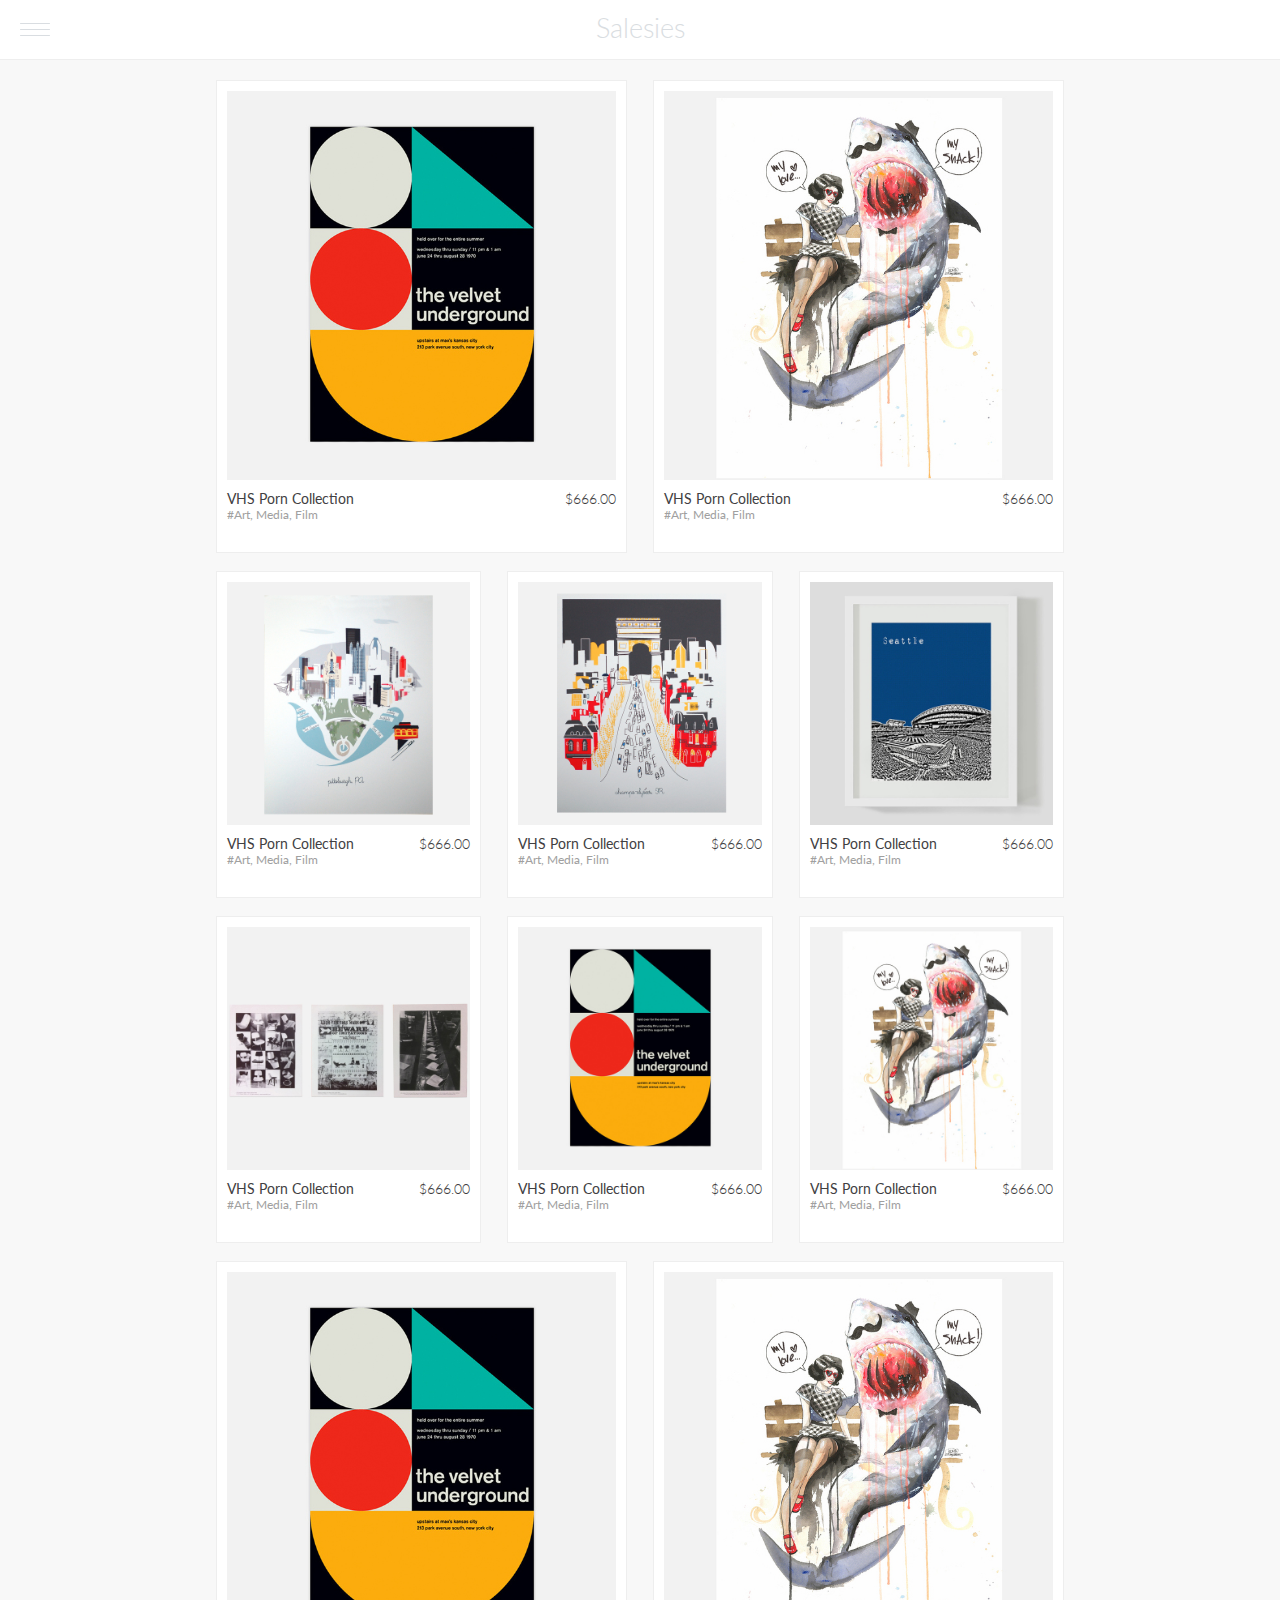
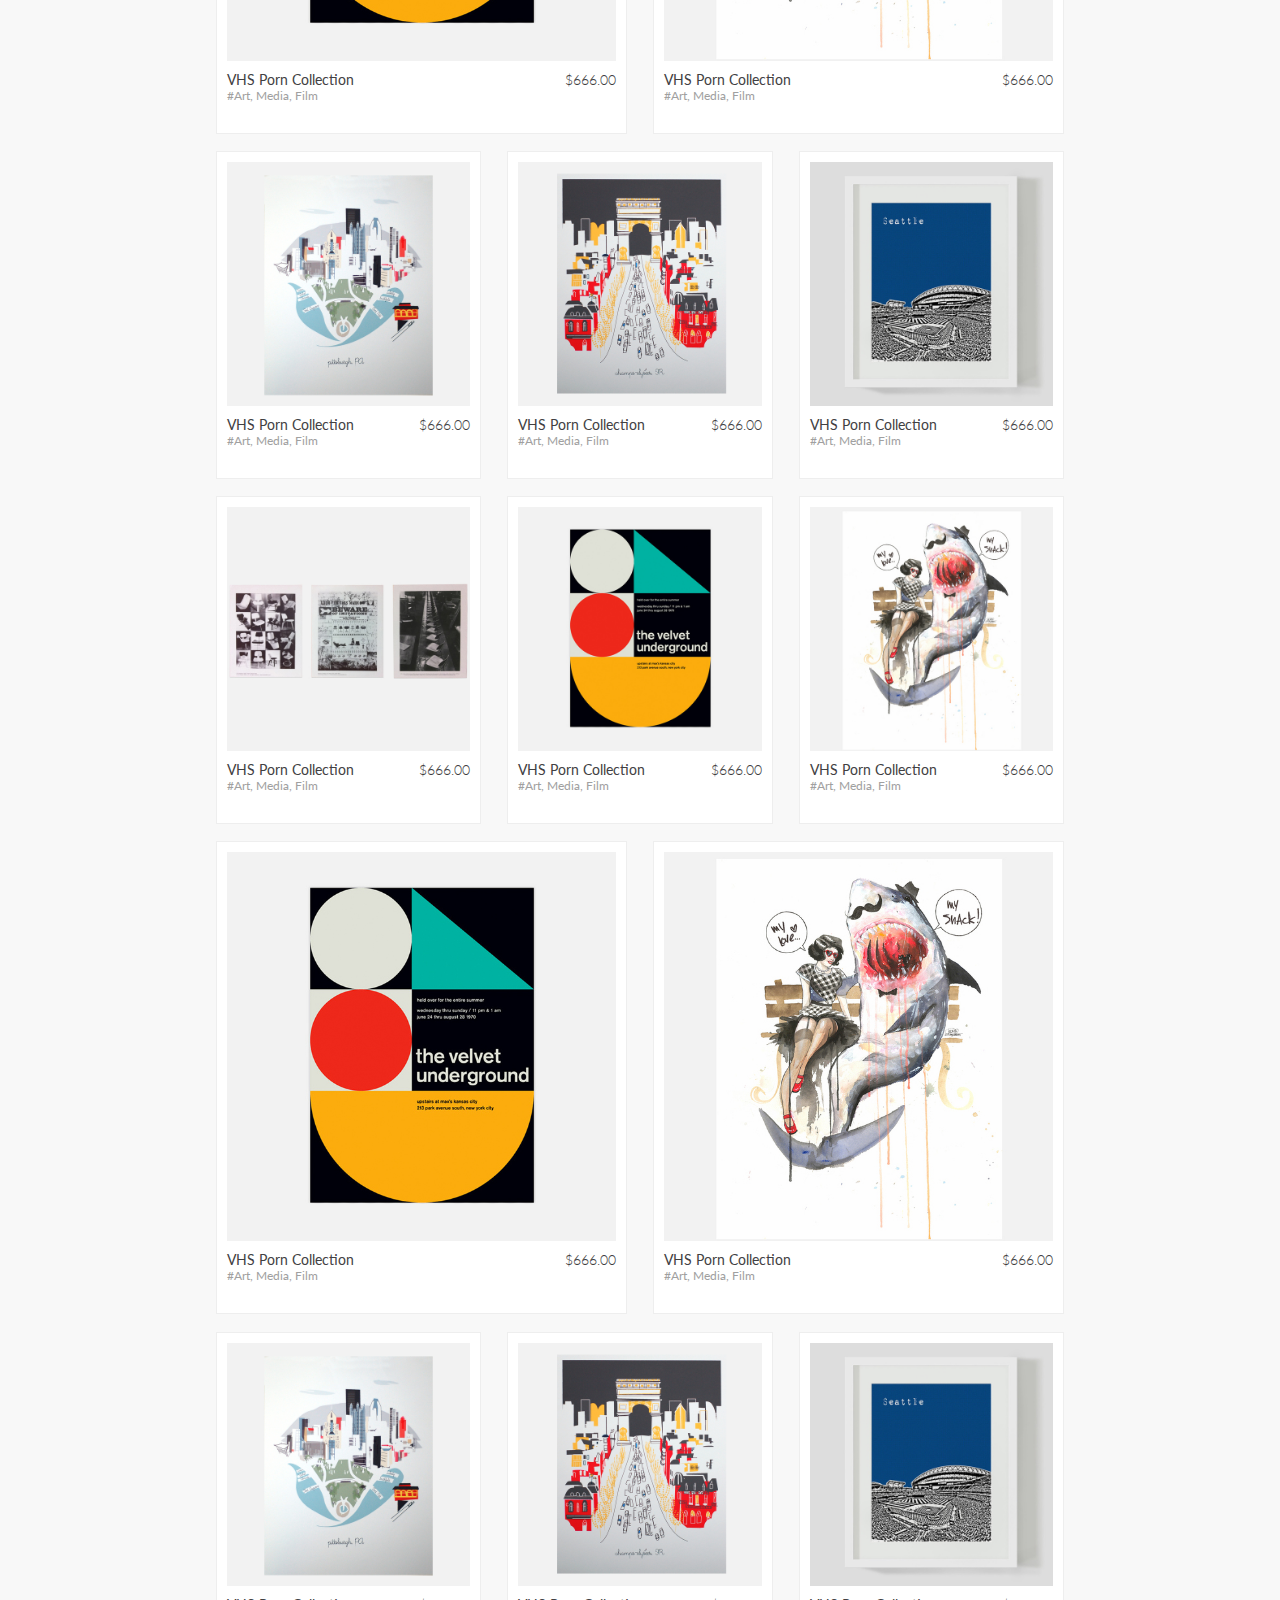
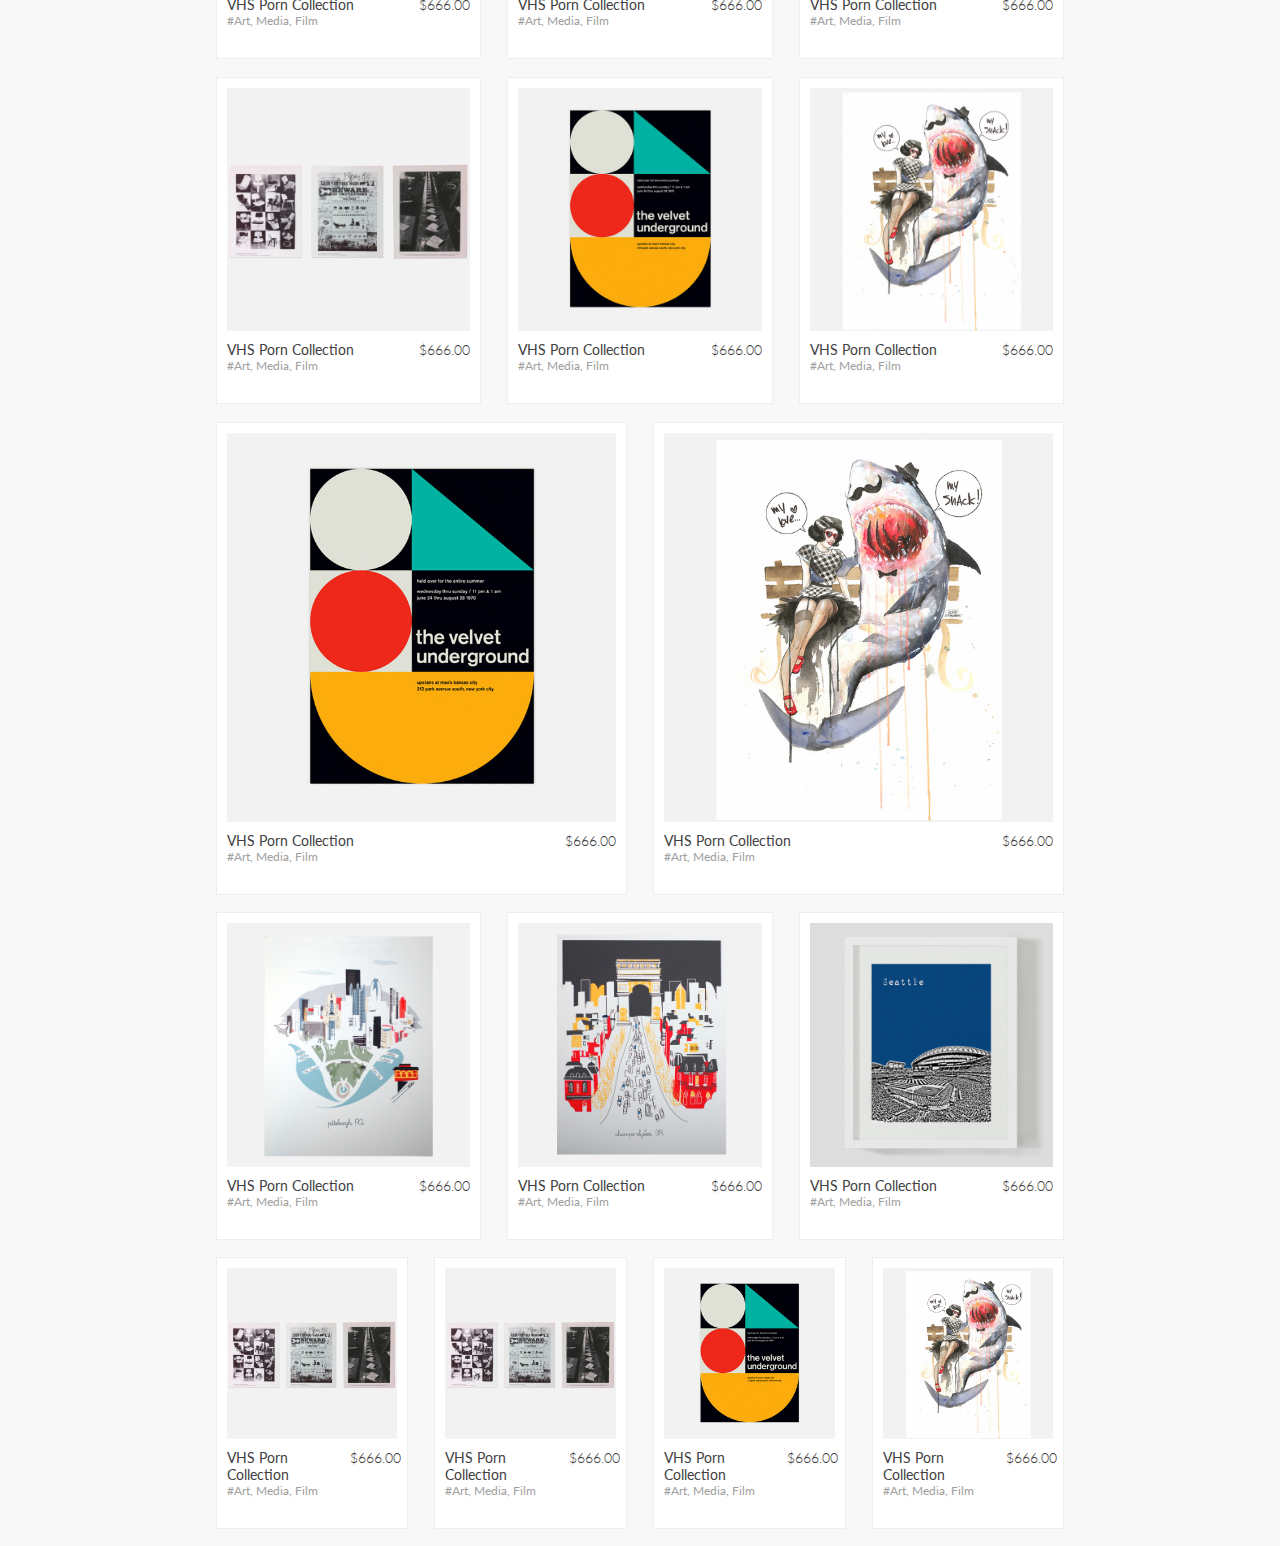
==== commit 2edccae9: "General Updates" ====
--- a/responsive_prototype/index.html
+++ b/responsive_prototype/index.html
@@ -2,86 +2,154 @@
 <html lang="en">
 <head> 
 
-<title>Salesies</title> 
-
-<meta charset="utf-8">
-<meta name="viewport" content="initial-scale=1.0,user-scalable=no,maximum-scale=1" media="(device-height: 568px)">
-<meta name="apple-mobile-web-app-capable" content="yes">
-<meta name="HandheldFriendly" content="True">
-<meta name="apple-mobile-web-app-status-bar-style" content="black">
-
-<!-- Style Sheets --> 
-<link rel="stylesheet" type="text/css" media="all" href="css/reset.css" />
-<link rel="stylesheet" type="text/css" media="all" href="css/styles.css" />
-<link href='http://fonts.googleapis.com/css?family=Lato:300,400,700,400italic' rel='stylesheet' type='text/css'>
-
-<!-- Scripts --> 
-<script type="text/javascript">
-	if (typeof jQuery == 'undefined')
-		document.write(unescape("%3Cscript src='//ajax.googleapis.com/ajax/libs/jquery/1.10.2/jquery.min.js'" + 
-															"type='text/javascript'%3E%3C/script%3E"))
-</script>
-<script type="text/javascript" language="javascript" src="js/trunk.js"></script>
+	<title>Salesies</title> 
+
+	<meta charset="utf-8">
+	<meta name="viewport" content="initial-scale=1.0,user-scalable=no,maximum-scale=1" media="(device-height: 568px)">
+	<meta name="apple-mobile-web-app-capable" content="yes">
+	<meta name="HandheldFriendly" content="True">
+	<meta name="apple-mobile-web-app-status-bar-style" content="black">
+
+	<!-- Style Sheets --> 
+	<link rel="stylesheet" type="text/css" media="all" href="css/reset.css" />
+	<link rel="stylesheet" type="text/css" media="all" href="css/styles.css" />
+	<link href='http://fonts.googleapis.com/css?family=Lato:300,400,700,400italic' rel='stylesheet' type='text/css'>
+
+	<link href="images/apple-touch-icon-57x57.png"
+	sizes="57x57"
+	rel="apple-touch-icon-precomposed">
+	<link href="images/apple-touch-startup-image-320x460.png"
+	media="(device-width: 320px) and (device-height: 480px)
+	and (-webkit-device-pixel-ratio: 1)"
+	rel="apple-touch-startup-image">
+
+	<!-- iPhone (Retina) -->
+	<link href="images/apple-touch-icon-114x114.png"
+	sizes="114x114"
+	rel="apple-touch-icon-precomposed">
+	<link href="images/apple-touch-startup-image-640x920.png"
+	media="(device-width: 320px) and (device-height: 480px)
+	and (-webkit-device-pixel-ratio: 2)"
+	rel="apple-touch-startup-image">
+
+	<!-- iPhone 5 -->
+	<link href="images/apple-touch-startup-image-640x1096.png"
+	media="(device-width: 320px) and (device-height: 568px)
+	and (-webkit-device-pixel-ratio: 2)"
+	rel="apple-touch-startup-image">
+
+
+	<!-- iPad -->
+	<link href="images/apple-touch-icon-72x72.png"
+	sizes="72x72"
+	rel="apple-touch-icon-precomposed">
+	<link href="images/apple-touch-startup-image-768x1004.png"
+	media="(device-width: 768px) and (device-height: 1024px)
+	and (orientation: portrait)
+	and (-webkit-device-pixel-ratio: 1)"
+	rel="apple-touch-startup-image">
+	<link href="images/apple-touch-startup-image-748x1024.png"
+	media="(device-width: 768px) and (device-height: 1024px)
+	and (orientation: landscape)
+	and (-webkit-device-pixel-ratio: 1)"
+	rel="apple-touch-startup-image">
+
+	<!-- iPad (Retina) -->
+	<link href="images/apple-touch-icon-144x144.png"
+	sizes="144x144"
+	rel="apple-touch-icon-precomposed">
+	<link href="images/apple-touch-startup-image-1536x2008.png"
+	media="(device-width: 768px) and (device-height: 1024px)
+	and (orientation: portrait)
+	and (-webkit-device-pixel-ratio: 2)"
+	rel="apple-touch-startup-image">
+	<link href="images/apple-touch-startup-image-1496x2048.png"
+	media="(device-width: 768px) and (device-height: 1024px)
+	and (orientation: landscape)
+	and (-webkit-device-pixel-ratio: 2)"
+	rel="apple-touch-startup-image">
+
+
+	<!-- Scripts --> 
+	<script type="text/javascript">
+		if (typeof jQuery == 'undefined')
+			document.write(unescape("%3Cscript src='//ajax.googleapis.com/ajax/libs/jquery/1.10.2/jquery.min.js'" + 
+				"type='text/javascript'%3E%3C/script%3E"))
+	</script>
+	<script type="text/javascript" src="js/trunk.js"></script>
 <!--[if lt IE 9]>
 <script src="js/html5shiv.js"></script>
 <![endif]-->
 
+<!--Delay Navigation Load
+<script type = "text/javascript">  
+$(document).ready(function() {
+    $(".navigation").delay(1000).fadeIn(500);
+});
+</script>-->
+
+
+
+
+
+
 </head> 
- 
+
 <body> 
 
-<div class="container">
-
-	<header class="slideRight">     <!--	Add "slideRight" class to items that move right when viewing Nav Drawer  -->
-		<ul id="navToggle" class="burger slideRight">    <!--	Add "slideRight" class to items that move right when viewing Nav Drawer  -->
-			<li></li><li></li><li></li>
-		</ul>
-		<h1><a href="#">Salesies</a></h1>
-	</header>
-	
-    <div class="navigation">
-	<nav class="slideLeft">
-		<ul>
-<div class="lighter">
-<form>
-	<span><input type="text" class="search rounded" placeholder="Search"></span>
-</form>
-</div>
-			<div class="navitems">
-			<br>
-            <li><a href="#">+ Add an Item</a></li>
-			<br/>
-            <h1>Browse</h1>
-			<li><a href="#">New Items</a></li>
-			<li><a href="#">Popular Items</a></li>
-			<li><a href="#">Friends Items</a></li>
-			<li><a href="#">Your Items</a></li>
-            <br/>
-            <br/>
-            <h1>Categories</h1>
-			<li><a href="index.html">Home Temp</a></li>
-			<li><a href="_appliances.html" class="router">Appliances</a></li>
-			<li><a href="_antiques.html" class="router">Antiques</a></li>
-			<li><a href="_art.html" class="router">Art</a></li>
-			<li><a href="_bikes.html" class="router">Bikes</a></li>
-			<li><a href="#">Books</a></li>
-			<li><a href="#">Computer</a></li>
-			<li><a href="#">Free</a></li>
-			<li><a href="#">Furniture</a></li>
-			<li><a href="#">Jewelery</a></li>
-			<li><a href="#">Sporting</a></li>
-			<li><a href="#">Tickets</a></li>
-			<li><a href="#">Tools</a></li>
-			<li><a href="#">Wanted</a></li>
-			<li><a href="#">Baby</a></li>
-			</div>
-          
-
-		</ul>
-	</nav>
-	
-	<div class="content slideRight">     <!--	Add "slideRight" class to items that move right when viewing Nav Drawer  -->
-		<div class="responsive">
+	<div class="container">
+
+		<header class="slideRight">     <!--	Add "slideRight" class to items that move right when viewing Nav Drawer  -->
+			<ul id="navToggle" class="burger slideRight">    <!--	Add "slideRight" class to items that move right when viewing Nav Drawer  -->
+				<li></li><li></li><li></li>
+			</ul>
+			<h1><a href="#">Salesies</a></h1>
+		</header>
+
+		<div class="navigation hidden" id="navi">
+			<nav class="slideLeft">
+				<ul>
+					<div class="lighter">
+						<form class="search">
+							<span><input type="text" class="search rounded" placeholder=""></span>
+						</form>
+					</div>
+					<div class="navitems">
+						<br>
+						<li><a href="_add.html" class="router">+ Add an Item</a></li>
+						<br/>
+						<h1>Browse</h1>
+						<li><a href="#">New Items</a></li>
+						<li><a href="#">Popular Items</a></li>
+						<li><a href="#">Friends Items</a></li>
+						<li><a href="#">Your Items</a></li>
+						<br/>
+						<br/>
+						<h1>Categories</h1>
+						<li><a href="index.html">Home Temp</a></li>
+						<li><a href="_appliances.html" class="router">Appliances</a></li>
+						<li><a href="_antiques.html" class="router">Antiques</a></li>
+						<li><a href="_art.html" class="router">Art</a></li>
+						<li><a href="_bikes.html" class="router">Bikes</a></li>
+						<li><a href="#">Books</a></li>
+						<li><a href="#">Computer</a></li>
+						<li><a href="_records.html" class="router">Free</a></li>
+						<li><a href="#">Furniture</a></li>
+						<li><a href="#">Jewelery</a></li>
+						<li><a href="#">Sporting</a></li>
+						<li><a href="#">Tickets</a></li>
+						<li><a href="#">Tools</a></li>
+						<li><a href="#">Wanted</a></li>
+						<li><a href="#" class="lastnav">Baby</a></li>
+					</div>
+
+
+				</ul>
+			</nav>
+		</div>
+
+		<div class="content slideRight">     <!--	Add "slideRight" class to items that move right when viewing Nav Drawer  -->
+			<div class="responsive">
 <!--			<div class="top-item">
 			<img src="images/pittsburgh.jpg" class="item-image">
 			</div>
@@ -102,1531 +170,704 @@
 							</div>
 						</div>
 			</div>
-			  -->
-
-			<div class="row">
-				<div class="large-6 columns">
-					<div class="panel">
-			<div class="frame">
-					<div class="itemimage"><a href="detail.html"><img src="images/vu.jpg"></a>
-					</div>
-						<div class="iteminfo">
-							<div class="itemtitle">
-							VHS Porn Collection
-								<div class="hashtag">#Art, Media, Film
-								</div>
-							</div>
-							<div class="itemprice">
-							$666.00
-							</div>
-						</div>
-			</div>
-					</div>
-				</div>
-
-
-				<div class="large-6 columns">
-					<div class="panel">
-			<div class="frame">
-					<div class="itemimage"><a href="detail.html"><img src="images/shark.jpg"></a>
-					</div>
-						<div class="iteminfo">
-							<div class="itemtitle">
-							VHS Porn Collection
-								<div class="hashtag">#Art, Media, Film
-								</div>
-							</div>
-							<div class="itemprice">
-							$666.00
-							</div>
-						</div>
-			</div>
-					</div>
-				</div>
-			</div>
-
-
-
-
-
-			<div class="row">
-				<div class="large-4 columns">
-					<div class="panel">
-			<div class="frame">
-					<div class="itemimage"><a href="detail.html"><img src="images/pittsburgh.jpg"></a>
-					</div>
-						<div class="iteminfo">
-							<div class="itemtitle">
-							VHS Porn Collection
-								<div class="hashtag">#Art, Media, Film
-								</div>
-							</div>
-							<div class="itemprice">
-							$666.00
-							</div>
-						</div>
-			</div>
-					</div>
-				</div>
-
-
-				<div class="large-4 columns">
-					<div class="panel">
-			<div class="frame">
-					<div class="itemimage"><a href="detail.html"><img src="images/champs-print.jpg"></a>
-					</div>
-						<div class="iteminfo">
-							<div class="itemtitle">
-							VHS Porn Collection
-								<div class="hashtag">#Art, Media, Film
-								</div>
-							</div>
-							<div class="itemprice">
-							$666.00
-							</div>
-						</div>
-			</div>
-					</div>
-				</div>
-
-
-				<div class="large-4 columns">
-					<div class="panel">
-			<div class="frame">
-					<div class="itemimage"><img src="images/seattle.jpg">
-					</div>
-						<div class="iteminfo">
-							<div class="itemtitle">
-							VHS Porn Collection
-								<div class="hashtag">#Art, Media, Film
-								</div>
-							</div>
-							<div class="itemprice">
-							$666.00
-							</div>
-						</div>
-			</div>
-					</div>
-				</div>
-			</div>
-
-
-
-
-
-
-			<div class="row">
-				<div class="large-4 columns">
-					<div class="panel">
-			<div class="frame">
-					<div class="itemimage"><img src="images/eames.jpg">
-					</div>
-						<div class="iteminfo">
-							<div class="itemtitle">
-							VHS Porn Collection
-								<div class="hashtag">#Art, Media, Film
-								</div>
-							</div>
-							<div class="itemprice">
-							$666.00
-							</div>
-						</div>
-			</div>
-					</div>
-				</div>
-				<div class="large-4 columns">
-					<div class="panel">
-			<div class="frame">
-					<div class="itemimage"><img src="images/vu.jpg">
-					</div>
-						<div class="iteminfo">
-							<div class="itemtitle">
-							VHS Porn Collection
-								<div class="hashtag">#Art, Media, Film
-								</div>
-							</div>
-							<div class="itemprice">
-							$666.00
-							</div>
-						</div>
-			</div>
-					</div>
-				</div>
-				<div class="large-4 columns">
-					<div class="panel">
-			<div class="frame">
-					<div class="itemimage"><img src="images/shark.jpg">
-					</div>
-						<div class="iteminfo">
-							<div class="itemtitle">
-							VHS Porn Collection
-								<div class="hashtag">#Art, Media, Film
-								</div>
-							</div>
-							<div class="itemprice">
-							$666.00
-							</div>
-						</div>
-			</div>
-					</div>
-				</div>
-			</div>
-
-
-
-			<div class="row">
-				<div class="large-6 columns">
-					<div class="panel">
-			<div class="frame">
-					<div class="itemimage"><img src="images/vu.jpg">
-					</div>
-						<div class="iteminfo">
-							<div class="itemtitle">
-							VHS Porn Collection
-								<div class="hashtag">#Art, Media, Film
-								</div>
-							</div>
-							<div class="itemprice">
-							$666.00
-							</div>
-						</div>
-			</div>
-					</div>
-				</div>
-
-
-				<div class="large-6 columns">
-					<div class="panel">
-			<div class="frame">
-					<div class="itemimage"><img src="images/shark.jpg">
-					</div>
-						<div class="iteminfo">
-							<div class="itemtitle">
-							VHS Porn Collection
-								<div class="hashtag">#Art, Media, Film
-								</div>
-							</div>
-							<div class="itemprice">
-							$666.00
-							</div>
-						</div>
-			</div>
-					</div>
-				</div>
-			</div>
-
-
-
-
-
-			<div class="row">
-				<div class="large-4 columns">
-					<div class="panel">
-			<div class="frame">
-					<div class="itemimage"><img src="images/pittsburgh.jpg">
-					</div>
-						<div class="iteminfo">
-							<div class="itemtitle">
-							VHS Porn Collection
-								<div class="hashtag">#Art, Media, Film
-								</div>
-							</div>
-							<div class="itemprice">
-							$666.00
-							</div>
-						</div>
-			</div>
-					</div>
-				</div>
-
-
-				<div class="large-4 columns">
-					<div class="panel">
-			<div class="frame">
-					<div class="itemimage"><img src="images/champs-print.jpg">
-					</div>
-						<div class="iteminfo">
-							<div class="itemtitle">
-							VHS Porn Collection
-								<div class="hashtag">#Art, Media, Film
-								</div>
-							</div>
-							<div class="itemprice">
-							$666.00
-							</div>
-						</div>
-			</div>
-					</div>
-				</div>
-
-
-				<div class="large-4 columns">
-					<div class="panel">
-			<div class="frame">
-					<div class="itemimage"><img src="images/seattle.jpg">
-					</div>
-						<div class="iteminfo">
-							<div class="itemtitle">
-							VHS Porn Collection
-								<div class="hashtag">#Art, Media, Film
-								</div>
-							</div>
-							<div class="itemprice">
-							$666.00
-							</div>
-						</div>
-			</div>
-					</div>
-				</div>
-			</div>
-
-
-
-
-
-
-			<div class="row">
-				<div class="large-4 columns">
-					<div class="panel">
-			<div class="frame">
-					<div class="itemimage"><img src="images/eames.jpg">
-					</div>
-						<div class="iteminfo">
-							<div class="itemtitle">
-							VHS Porn Collection
-								<div class="hashtag">#Art, Media, Film
-								</div>
-							</div>
-							<div class="itemprice">
-							$666.00
-							</div>
-						</div>
-			</div>
-					</div>
-				</div>
-				<div class="large-4 columns">
-					<div class="panel">
-			<div class="frame">
-					<div class="itemimage"><img src="images/vu.jpg">
-					</div>
-						<div class="iteminfo">
-							<div class="itemtitle">
-							VHS Porn Collection
-								<div class="hashtag">#Art, Media, Film
-								</div>
-							</div>
-							<div class="itemprice">
-							$666.00
-							</div>
-						</div>
-			</div>
-					</div>
-				</div>
-				<div class="large-4 columns">
-					<div class="panel">
-			<div class="frame">
-					<div class="itemimage"><img src="images/shark.jpg">
-					</div>
-						<div class="iteminfo">
-							<div class="itemtitle">
-							VHS Porn Collection
-								<div class="hashtag">#Art, Media, Film
-								</div>
-							</div>
-							<div class="itemprice">
-							$666.00
-							</div>
-						</div>
-			</div>
-					</div>
-				</div>
-			</div>
-
-
-			<div class="row">
-				<div class="large-6 columns">
-					<div class="panel">
-			<div class="frame">
-					<div class="itemimage"><img src="images/vu.jpg">
-					</div>
-						<div class="iteminfo">
-							<div class="itemtitle">
-							VHS Porn Collection
-								<div class="hashtag">#Art, Media, Film
-								</div>
-							</div>
-							<div class="itemprice">
-							$666.00
-							</div>
-						</div>
-			</div>
-					</div>
-				</div>
-
-
-				<div class="large-6 columns">
-					<div class="panel">
-			<div class="frame">
-					<div class="itemimage"><img src="images/shark.jpg">
-					</div>
-						<div class="iteminfo">
-							<div class="itemtitle">
-							VHS Porn Collection
-								<div class="hashtag">#Art, Media, Film
-								</div>
-							</div>
-							<div class="itemprice">
-							$666.00
-							</div>
-						</div>
-			</div>
-					</div>
-				</div>
-			</div>
-
-
-
-
-
-			<div class="row">
-				<div class="large-4 columns">
-					<div class="panel">
-			<div class="frame">
-					<div class="itemimage"><img src="images/pittsburgh.jpg">
-					</div>
-						<div class="iteminfo">
-							<div class="itemtitle">
-							VHS Porn Collection
-								<div class="hashtag">#Art, Media, Film
-								</div>
-							</div>
-							<div class="itemprice">
-							$666.00
-							</div>
-						</div>
-			</div>
-					</div>
-				</div>
-
-
-				<div class="large-4 columns">
-					<div class="panel">
-			<div class="frame">
-					<div class="itemimage"><img src="images/champs-print.jpg">
-					</div>
-						<div class="iteminfo">
-							<div class="itemtitle">
-							VHS Porn Collection
-								<div class="hashtag">#Art, Media, Film
-								</div>
-							</div>
-							<div class="itemprice">
-							$666.00
-							</div>
-						</div>
-			</div>
-					</div>
-				</div>
-
-
-				<div class="large-4 columns">
-					<div class="panel">
-			<div class="frame">
-					<div class="itemimage"><img src="images/seattle.jpg">
-					</div>
-						<div class="iteminfo">
-							<div class="itemtitle">
-							VHS Porn Collection
-								<div class="hashtag">#Art, Media, Film
-								</div>
-							</div>
-							<div class="itemprice">
-							$666.00
-							</div>
-						</div>
-			</div>
-					</div>
-				</div>
-			</div>
-
-
-
-
-
-
-			<div class="row">
-				<div class="large-4 columns">
-					<div class="panel">
-			<div class="frame">
-					<div class="itemimage"><img src="images/eames.jpg">
-					</div>
-						<div class="iteminfo">
-							<div class="itemtitle">
-							VHS Porn Collection
-								<div class="hashtag">#Art, Media, Film
-								</div>
-							</div>
-							<div class="itemprice">
-							$666.00
-							</div>
-						</div>
-			</div>
-					</div>
-				</div>
-				<div class="large-4 columns">
-					<div class="panel">
-			<div class="frame">
-					<div class="itemimage"><img src="images/vu.jpg">
-					</div>
-						<div class="iteminfo">
-							<div class="itemtitle">
-							VHS Porn Collection
-								<div class="hashtag">#Art, Media, Film
-								</div>
-							</div>
-							<div class="itemprice">
-							$666.00
-							</div>
-						</div>
-			</div>
-					</div>
-				</div>
-				<div class="large-4 columns">
-					<div class="panel">
-			<div class="frame">
-					<div class="itemimage"><img src="images/shark.jpg">
-					</div>
-						<div class="iteminfo">
-							<div class="itemtitle">
-							VHS Porn Collection
-								<div class="hashtag">#Art, Media, Film
-								</div>
-							</div>
-							<div class="itemprice">
-							$666.00
-							</div>
-						</div>
-			</div>
-					</div>
-				</div>
-			</div>
-
-			<div class="row">
-				<div class="large-6 columns">
-					<div class="panel">
-			<div class="frame">
-					<div class="itemimage"><img src="images/vu.jpg">
-					</div>
-						<div class="iteminfo">
-							<div class="itemtitle">
-							VHS Porn Collection
-								<div class="hashtag">#Art, Media, Film
-								</div>
-							</div>
-							<div class="itemprice">
-							$666.00
-							</div>
-						</div>
-			</div>
-					</div>
-				</div>
-
-
-				<div class="large-6 columns">
-					<div class="panel">
-			<div class="frame">
-					<div class="itemimage"><img src="images/shark.jpg">
-					</div>
-						<div class="iteminfo">
-							<div class="itemtitle">
-							VHS Porn Collection
-								<div class="hashtag">#Art, Media, Film
-								</div>
-							</div>
-							<div class="itemprice">
-							$666.00
-							</div>
-						</div>
-			</div>
-					</div>
-				</div>
-			</div>
-
-
-
-
-
-			<div class="row">
-				<div class="large-4 columns">
-					<div class="panel">
-			<div class="frame">
-					<div class="itemimage"><img src="images/pittsburgh.jpg">
-					</div>
-						<div class="iteminfo">
-							<div class="itemtitle">
-							VHS Porn Collection
-								<div class="hashtag">#Art, Media, Film
-								</div>
-							</div>
-							<div class="itemprice">
-							$666.00
-							</div>
-						</div>
-			</div>
-					</div>
-				</div>
-
-
-				<div class="large-4 columns">
-					<div class="panel">
-			<div class="frame">
-					<div class="itemimage"><img src="images/champs-print.jpg">
-					</div>
-						<div class="iteminfo">
-							<div class="itemtitle">
-							VHS Porn Collection
-								<div class="hashtag">#Art, Media, Film
-								</div>
-							</div>
-							<div class="itemprice">
-							$666.00
-							</div>
-						</div>
-			</div>
-					</div>
-				</div>
-
-
-				<div class="large-4 columns">
-					<div class="panel">
-			<div class="frame">
-					<div class="itemimage"><img src="images/seattle.jpg">
-					</div>
-						<div class="iteminfo">
-							<div class="itemtitle">
-							VHS Porn Collection
-								<div class="hashtag">#Art, Media, Film
-								</div>
-							</div>
-							<div class="itemprice">
-							$666.00
-							</div>
-						</div>
-			</div>
-					</div>
-				</div>
-			</div>
-
-
-
-			<div class="row">
-				<div class="large-3 columns">
-					<div class="panel">
-			<div class="frame">
-					<div class="itemimage"><img src="images/eames.jpg">
-					</div>
-						<div class="iteminfo">
-							<div class="itemtitle">
-							VHS Porn Collection
-								<div class="hashtag">#Art, Media, Film
-								</div>
-							</div>
-							<div class="itemprice">
-							$666.00
-							</div>
-						</div>
-			</div>
-					</div>
-				</div>
-
-				<div class="large-3 columns">
-					<div class="panel">
-			<div class="frame">
-					<div class="itemimage"><img src="images/eames.jpg">
-					</div>
-						<div class="iteminfo">
-							<div class="itemtitle">
-							VHS Porn Collection
-								<div class="hashtag">#Art, Media, Film
-								</div>
-							</div>
-							<div class="itemprice">
-							$666.00
-							</div>
-						</div>
-			</div>
-					</div>
-				</div>				
-				<div class="large-3 columns">
-					<div class="panel">
-			<div class="frame">
-					<div class="itemimage"><img src="images/vu.jpg">
-					</div>
-						<div class="iteminfo">
-							<div class="itemtitle">
-							VHS Porn Collection
-								<div class="hashtag">#Art, Media, Film
-								</div>
-							</div>
-							<div class="itemprice">
-							$666.00
-							</div>
-						</div>
-			</div>
-					</div>
-				</div>
-				<div class="large-3 columns">
-					<div class="panel">
-			<div class="frame">
-					<div class="itemimage"><img src="images/shark.jpg">
-					</div>
-						<div class="iteminfo">
-							<div class="itemtitle">
-							VHS Porn Collection
-								<div class="hashtag">#Art, Media, Film
-								</div>
-							</div>
-							<div class="itemprice">
-							$666.00
-							</div>
-						</div>
-			</div>
-
-					</div>
-				</div>
-			</div>
-
-
-
-
-			<div class="row">
-				<div class="large-4 columns">
-					<div class="panel">
-			<div class="frame">
-					<div class="itemimage"><img src="images/eames.jpg">
-					</div>
-						<div class="iteminfo">
-							<div class="itemtitle">
-							VHS Porn Collection
-								<div class="hashtag">#Art, Media, Film
-								</div>
-							</div>
-							<div class="itemprice">
-							$666.00
-							</div>
-						</div>
-			</div>
-					</div>
-				</div>
-				<div class="large-4 columns">
-					<div class="panel">
-			<div class="frame">
-					<div class="itemimage"><img src="images/vu.jpg">
-					</div>
-						<div class="iteminfo">
-							<div class="itemtitle">
-							VHS Porn Collection
-								<div class="hashtag">#Art, Media, Film
-								</div>
-							</div>
-							<div class="itemprice">
-							$666.00
-							</div>
-						</div>
-			</div>
-					</div>
-				</div>
-				<div class="large-4 columns">
-					<div class="panel">
-			<div class="frame">
-					<div class="itemimage"><img src="images/shark.jpg">
-					</div>
-						<div class="iteminfo">
-							<div class="itemtitle">
-							VHS Porn Collection
-								<div class="hashtag">#Art, Media, Film
-								</div>
-							</div>
-							<div class="itemprice">
-							$666.00
-							</div>
-						</div>
-			</div>
-					</div>
-				</div>
-			</div>
-
-
-			<div class="row">
-				<div class="large-6 columns">
-					<div class="panel">
-			<div class="frame">
-					<div class="itemimage"><img src="images/vu.jpg">
-					</div>
-						<div class="iteminfo">
-							<div class="itemtitle">
-							VHS Porn Collection
-								<div class="hashtag">#Art, Media, Film
-								</div>
-							</div>
-							<div class="itemprice">
-							$666.00
-							</div>
-						</div>
-			</div>
-					</div>
-				</div>
-
-
-				<div class="large-6 columns">
-					<div class="panel">
-			<div class="frame">
-					<div class="itemimage"><img src="images/shark.jpg">
-					</div>
-						<div class="iteminfo">
-							<div class="itemtitle">
-							VHS Porn Collection
-								<div class="hashtag">#Art, Media, Film
-								</div>
-							</div>
-							<div class="itemprice">
-							$666.00
-							</div>
-						</div>
-			</div>
-					</div>
-				</div>
-			</div>
-
-
-
-
-
-			<div class="row">
-				<div class="large-4 columns">
-					<div class="panel">
-			<div class="frame">
-					<div class="itemimage"><img src="images/pittsburgh.jpg">
-					</div>
-						<div class="iteminfo">
-							<div class="itemtitle">
-							VHS Porn Collection
-								<div class="hashtag">#Art, Media, Film
-								</div>
-							</div>
-							<div class="itemprice">
-							$666.00
-							</div>
-						</div>
-			</div>
-					</div>
-				</div>
-
-
-				<div class="large-4 columns">
-					<div class="panel">
-			<div class="frame">
-					<div class="itemimage"><img src="images/champs-print.jpg">
-					</div>
-						<div class="iteminfo">
-							<div class="itemtitle">
-							VHS Porn Collection
-								<div class="hashtag">#Art, Media, Film
-								</div>
-							</div>
-							<div class="itemprice">
-							$666.00
-							</div>
-						</div>
-			</div>
-					</div>
-				</div>
-
-
-				<div class="large-4 columns">
-					<div class="panel">
-			<div class="frame">
-					<div class="itemimage"><img src="images/seattle.jpg">
-					</div>
-						<div class="iteminfo">
-							<div class="itemtitle">
-							VHS Porn Collection
-								<div class="hashtag">#Art, Media, Film
-								</div>
-							</div>
-							<div class="itemprice">
-							$666.00
-							</div>
-						</div>
-			</div>
-					</div>
-				</div>
-			</div>
-
-
-
-
-
-
-			<div class="row">
-				<div class="large-4 columns">
-					<div class="panel">
-			<div class="frame">
-					<div class="itemimage"><img src="images/eames.jpg">
-					</div>
-						<div class="iteminfo">
-							<div class="itemtitle">
-							VHS Porn Collection
-								<div class="hashtag">#Art, Media, Film
-								</div>
-							</div>
-							<div class="itemprice">
-							$666.00
-							</div>
-						</div>
-			</div>
-					</div>
-				</div>
-				<div class="large-4 columns">
-					<div class="panel">
-			<div class="frame">
-					<div class="itemimage"><img src="images/vu.jpg">
-					</div>
-						<div class="iteminfo">
-							<div class="itemtitle">
-							VHS Porn Collection
-								<div class="hashtag">#Art, Media, Film
-								</div>
-							</div>
-							<div class="itemprice">
-							$666.00
-							</div>
-						</div>
-			</div>
-					</div>
-				</div>
-				<div class="large-4 columns">
-					<div class="panel">
-			<div class="frame">
-					<div class="itemimage"><img src="images/shark.jpg">
-					</div>
-						<div class="iteminfo">
-							<div class="itemtitle">
-							VHS Porn Collection
-								<div class="hashtag">#Art, Media, Film
-								</div>
-							</div>
-							<div class="itemprice">
-							$666.00
-							</div>
-						</div>
-			</div>
-					</div>
-				</div>
-			</div>
-
-
-			<div class="row">
-				<div class="large-6 columns">
-					<div class="panel">
-			<div class="frame">
-					<div class="itemimage"><img src="images/vu.jpg">
-					</div>
-						<div class="iteminfo">
-							<div class="itemtitle">
-							VHS Porn Collection
-								<div class="hashtag">#Art, Media, Film
-								</div>
-							</div>
-							<div class="itemprice">
-							$666.00
-							</div>
-						</div>
-			</div>
-					</div>
-				</div>
-
-
-				<div class="large-6 columns">
-					<div class="panel">
-			<div class="frame">
-					<div class="itemimage"><img src="images/shark.jpg">
-					</div>
-						<div class="iteminfo">
-							<div class="itemtitle">
-							VHS Porn Collection
-								<div class="hashtag">#Art, Media, Film
-								</div>
-							</div>
-							<div class="itemprice">
-							$666.00
-							</div>
-						</div>
-			</div>
-					</div>
-				</div>
-			</div>
-
-
-
-
-
-			<div class="row">
-				<div class="large-4 columns">
-					<div class="panel">
-			<div class="frame">
-					<div class="itemimage"><img src="images/pittsburgh.jpg">
-					</div>
-						<div class="iteminfo">
-							<div class="itemtitle">
-							VHS Porn Collection
-								<div class="hashtag">#Art, Media, Film
-								</div>
-							</div>
-							<div class="itemprice">
-							$666.00
-							</div>
-						</div>
-			</div>
-					</div>
-				</div>
-
-
-				<div class="large-4 columns">
-					<div class="panel">
-			<div class="frame">
-					<div class="itemimage"><img src="images/champs-print.jpg">
-					</div>
-						<div class="iteminfo">
-							<div class="itemtitle">
-							VHS Porn Collection
-								<div class="hashtag">#Art, Media, Film
-								</div>
-							</div>
-							<div class="itemprice">
-							$666.00
-							</div>
-						</div>
-			</div>
-					</div>
-				</div>
-
-
-				<div class="large-4 columns">
-					<div class="panel">
-			<div class="frame">
-					<div class="itemimage"><img src="images/seattle.jpg">
-					</div>
-						<div class="iteminfo">
-							<div class="itemtitle">
-							VHS Porn Collection
-								<div class="hashtag">#Art, Media, Film
-								</div>
-							</div>
-							<div class="itemprice">
-							$666.00
-							</div>
-						</div>
-			</div>
-					</div>
-				</div>
-			</div>
-
-
-
-			<div class="row">
-				<div class="large-3 columns">
-					<div class="panel">
-			<div class="frame">
-					<div class="itemimage"><img src="images/eames.jpg">
-					</div>
-						<div class="iteminfo">
-							<div class="itemtitle">
-							VHS Porn Collection
-								<div class="hashtag">#Art, Media, Film
-								</div>
-							</div>
-							<div class="itemprice">
-							$666.00
-							</div>
-						</div>
-			</div>
-					</div>
-				</div>
-
-				<div class="large-3 columns">
-					<div class="panel">
-			<div class="frame">
-					<div class="itemimage"><img src="images/eames.jpg">
-					</div>
-						<div class="iteminfo">
-							<div class="itemtitle">
-							VHS Porn Collection
-								<div class="hashtag">#Art, Media, Film
-								</div>
-							</div>
-							<div class="itemprice">
-							$666.00
-							</div>
-						</div>
-			</div>
-					</div>
-				</div>				
-				<div class="large-3 columns">
-					<div class="panel">
-			<div class="frame">
-					<div class="itemimage"><img src="images/vu.jpg">
-					</div>
-						<div class="iteminfo">
-							<div class="itemtitle">
-							VHS Porn Collection
-								<div class="hashtag">#Art, Media, Film
-								</div>
-							</div>
-							<div class="itemprice">
-							$666.00
-							</div>
-						</div>
-			</div>
-					</div>
-				</div>
-				<div class="large-3 columns">
-					<div class="panel">
-			<div class="frame">
-					<div class="itemimage"><img src="images/shark.jpg">
-					</div>
-						<div class="iteminfo">
-							<div class="itemtitle">
-							VHS Porn Collection
-								<div class="hashtag">#Art, Media, Film
-								</div>
-							</div>
-							<div class="itemprice">
-							$666.00
-							</div>
-						</div>
-			</div>
-
-					</div>
-				</div>
-			</div>
-
-
-
-
-
-			<div class="row">
-				<div class="large-4 columns">
-					<div class="panel">
-			<div class="frame">
-					<div class="itemimage"><img src="images/eames.jpg">
-					</div>
-						<div class="iteminfo">
-							<div class="itemtitle">
-							VHS Porn Collection
-								<div class="hashtag">#Art, Media, Film
-								</div>
-							</div>
-							<div class="itemprice">
-							$666.00
-							</div>
-						</div>
-			</div>
-					</div>
-				</div>
-				<div class="large-4 columns">
-					<div class="panel">
-			<div class="frame">
-					<div class="itemimage"><img src="images/vu.jpg">
-					</div>
-						<div class="iteminfo">
-							<div class="itemtitle">
-							VHS Porn Collection
-								<div class="hashtag">#Art, Media, Film
-								</div>
-							</div>
-							<div class="itemprice">
-							$666.00
-							</div>
-						</div>
-			</div>
-					</div>
-				</div>
-				<div class="large-4 columns">
-					<div class="panel">
-			<div class="frame">
-					<div class="itemimage"><img src="images/shark.jpg">
-					</div>
-						<div class="iteminfo">
-							<div class="itemtitle">
-							VHS Porn Collection
-								<div class="hashtag">#Art, Media, Film
-								</div>
-							</div>
-							<div class="itemprice">
-							$666.00
-							</div>
-						</div>
-			</div>
-					</div>
-				</div>
-			</div>
-
-			<div class="row">
-				<div class="large-6 columns">
-					<div class="panel">
-			<div class="frame">
-					<div class="itemimage"><img src="images/vu.jpg">
-					</div>
-						<div class="iteminfo">
-							<div class="itemtitle">
-							VHS Porn Collection
-								<div class="hashtag">#Art, Media, Film
-								</div>
-							</div>
-							<div class="itemprice">
-							$666.00
-							</div>
-						</div>
-			</div>
-					</div>
-				</div>
-
-
-				<div class="large-6 columns">
-					<div class="panel">
-			<div class="frame">
-					<div class="itemimage"><img src="images/shark.jpg">
-					</div>
-						<div class="iteminfo">
-							<div class="itemtitle">
-							VHS Porn Collection
-								<div class="hashtag">#Art, Media, Film
-								</div>
-							</div>
-							<div class="itemprice">
-							$666.00
-							</div>
-						</div>
-			</div>
-					</div>
-				</div>
-			</div>
-
-
-
-
-
-			<div class="row">
-				<div class="large-4 columns">
-					<div class="panel">
-			<div class="frame">
-					<div class="itemimage"><img src="images/pittsburgh.jpg">
-					</div>
-						<div class="iteminfo">
-							<div class="itemtitle">
-							VHS Porn Collection
-								<div class="hashtag">#Art, Media, Film
-								</div>
-							</div>
-							<div class="itemprice">
-							$666.00
-							</div>
-						</div>
-			</div>
-					</div>
-				</div>
-
-
-				<div class="large-4 columns">
-					<div class="panel">
-			<div class="frame">
-					<div class="itemimage"><img src="images/champs-print.jpg">
-					</div>
-						<div class="iteminfo">
-							<div class="itemtitle">
-							VHS Porn Collection
-								<div class="hashtag">#Art, Media, Film
-								</div>
-							</div>
-							<div class="itemprice">
-							$666.00
-							</div>
-						</div>
-			</div>
-					</div>
-				</div>
-
-
-				<div class="large-4 columns">
-					<div class="panel">
-			<div class="frame">
-					<div class="itemimage"><img src="images/seattle.jpg">
-					</div>
-						<div class="iteminfo">
-							<div class="itemtitle">
-							VHS Porn Collection
-								<div class="hashtag">#Art, Media, Film
-								</div>
-							</div>
-							<div class="itemprice">
-							$666.00
-							</div>
-						</div>
-			</div>
-					</div>
-				</div>
-			</div>
-
-
-
-
-
-
-			<div class="row">
-				<div class="large-4 columns">
-					<div class="panel">
-			<div class="frame">
-					<div class="itemimage"><img src="images/eames.jpg">
-					</div>
-						<div class="iteminfo">
-							<div class="itemtitle">
-							VHS Porn Collection
-								<div class="hashtag">#Art, Media, Film
-								</div>
-							</div>
-							<div class="itemprice">
-							$666.00
-							</div>
-						</div>
-			</div>
-					</div>
-				</div>
-				<div class="large-4 columns">
-					<div class="panel">
-			<div class="frame">
-					<div class="itemimage"><img src="images/vu.jpg">
-					</div>
-						<div class="iteminfo">
-							<div class="itemtitle">
-							VHS Porn Collection
-								<div class="hashtag">#Art, Media, Film
-								</div>
-							</div>
-							<div class="itemprice">
-							$666.00
-							</div>
-						</div>
-			</div>
-					</div>
-				</div>
-				<div class="large-4 columns">
-					<div class="panel">
-			<div class="frame">
-					<div class="itemimage"><img src="images/shark.jpg">
-					</div>
-						<div class="iteminfo">
-							<div class="itemtitle">
-							VHS Porn Collection
-								<div class="hashtag">#Art, Media, Film
-								</div>
-							</div>
-							<div class="itemprice">
-							$666.00
-							</div>
-						</div>
-			</div>
-					</div>
-				</div>
-			</div>
-
-			<div class="row">
-				<div class="large-6 columns">
-					<div class="panel">
-			<div class="frame">
-					<div class="itemimage"><img src="images/vu.jpg">
-					</div>
-						<div class="iteminfo">
-							<div class="itemtitle">
-							VHS Porn Collection
-								<div class="hashtag">#Art, Media, Film
-								</div>
-							</div>
-							<div class="itemprice">
-							$666.00
-							</div>
-						</div>
-			</div>
-					</div>
-				</div>
-
-
-				<div class="large-6 columns">
-					<div class="panel">
-			<div class="frame">
-					<div class="itemimage"><img src="images/shark.jpg">
-					</div>
-						<div class="iteminfo">
-							<div class="itemtitle">
-							VHS Porn Collection
-								<div class="hashtag">#Art, Media, Film
-								</div>
-							</div>
-							<div class="itemprice">
-							$666.00
-							</div>
-						</div>
-			</div>
-					</div>
-				</div>
-			</div>
-
-
-
-
-
-			<div class="row">
-				<div class="large-4 columns">
-					<div class="panel">
-			<div class="frame">
-					<div class="itemimage"><img src="images/pittsburgh.jpg">
-					</div>
-						<div class="iteminfo">
-							<div class="itemtitle">
-							VHS Porn Collection
-								<div class="hashtag">#Art, Media, Film
-								</div>
-							</div>
-							<div class="itemprice">
-							$666.00
-							</div>
-						</div>
-			</div>
-					</div>
-				</div>
-
-
-				<div class="large-4 columns">
-					<div class="panel">
-			<div class="frame">
-					<div class="itemimage"><img src="images/champs-print.jpg">
-					</div>
-						<div class="iteminfo">
-							<div class="itemtitle">
-							VHS Porn Collection
-								<div class="hashtag">#Art, Media, Film
-								</div>
-							</div>
-							<div class="itemprice">
-							$666.00
-							</div>
-						</div>
-			</div>
-					</div>
-				</div>
-
-
-				<div class="large-4 columns">
-					<div class="panel">
-			<div class="frame">
-					<div class="itemimage"><img src="images/seattle.jpg">
-					</div>
-						<div class="iteminfo">
-							<div class="itemtitle">
-							VHS Porn Collection
-								<div class="hashtag">#Art, Media, Film
-								</div>
-							</div>
-							<div class="itemprice">
-							$666.00
-							</div>
-						</div>
-			</div>
-					</div>
-				</div>
-			</div>
-
-
-
-
-
-
-			<div class="row">
-				<div class="large-3 columns">
-					<div class="panel">
-			<div class="frame">
-					<div class="itemimage"><img src="images/eames.jpg">
-					</div>
-						<div class="iteminfo">
-							<div class="itemtitle">
-							VHS Porn Collection
-								<div class="hashtag">#Art, Media, Film
-								</div>
-							</div>
-							<div class="itemprice">
-							$666.00
-							</div>
-						</div>
-			</div>
-					</div>
-				</div>
-
-				<div class="large-3 columns">
-					<div class="panel">
-			<div class="frame">
-					<div class="itemimage"><img src="images/eames.jpg">
-					</div>
-						<div class="iteminfo">
-							<div class="itemtitle">
-							VHS Porn Collection
-								<div class="hashtag">#Art, Media, Film
-								</div>
-							</div>
-							<div class="itemprice">
-							$666.00
-							</div>
-						</div>
-			</div>
-					</div>
-				</div>				
-				<div class="large-3 columns">
-					<div class="panel">
-			<div class="frame">
-					<div class="itemimage"><img src="images/vu.jpg">
-					</div>
-						<div class="iteminfo">
-							<div class="itemtitle">
-							VHS Porn Collection
-								<div class="hashtag">#Art, Media, Film
-								</div>
-							</div>
-							<div class="itemprice">
-							$666.00
-							</div>
-						</div>
-			</div>
-					</div>
-				</div>
-				<div class="large-3 columns">
-					<div class="panel">
-			<div class="frame">
-					<div class="itemimage"><img src="images/shark.jpg">
-					</div>
-						<div class="iteminfo">
-							<div class="itemtitle">
-							VHS Porn Collection
-								<div class="hashtag">#Art, Media, Film
-								</div>
-							</div>
-							<div class="itemprice">
-							$666.00
-							</div>
-						</div>
-			</div>
-
-					</div>
-				</div>
-			</div>
+		-->
+
+		<div class="row">
+			<div class="large-6 columns">
+				<div class="panel">
+					<div class="frame">
+						<div class="itemimage"><a href="detail.html"><img src="images/vu.jpg"></a>
+						</div>
+						<div class="iteminfo">
+							<div class="itemtitle">
+								VHS Porn Collection
+								<div class="hashtag">#Art, Media, Film
+								</div>
+							</div>
+							<div class="itemprice">
+								$666.00
+							</div>
+						</div>
+					</div>
+				</div>
+			</div>
+
+
+			<div class="large-6 columns">
+				<div class="panel">
+					<div class="frame">
+						<div class="itemimage"><a href="detail2.html"><img src="images/shark.jpg"></a>
+						</div>
+						<div class="iteminfo">
+							<div class="itemtitle">
+								VHS Porn Collection
+								<div class="hashtag">#Art, Media, Film
+								</div>
+							</div>
+							<div class="itemprice">
+								$666.00
+							</div>
+						</div>
+					</div>
+				</div>
+			</div>
+		</div>
+
+
+
+
+
+		<div class="row">
+			<div class="large-4 columns">
+				<div class="panel">
+					<div class="frame">
+						<div class="itemimage"><a href="detail3.html" class="router"><img src="images/pittsburgh.jpg"></a>
+						</div>
+						<div class="iteminfo">
+							<div class="itemtitle">
+								VHS Porn Collection
+								<div class="hashtag">#Art, Media, Film
+								</div>
+							</div>
+							<div class="itemprice">
+								$666.00
+							</div>
+						</div>
+					</div>
+				</div>
+			</div>
+
+
+			<div class="large-4 columns">
+				<div class="panel">
+					<div class="frame">
+						<div class="itemimage"><a href="detail.html"><img src="images/champs-print.jpg"></a>
+						</div>
+						<div class="iteminfo">
+							<div class="itemtitle">
+								VHS Porn Collection
+								<div class="hashtag">#Art, Media, Film
+								</div>
+							</div>
+							<div class="itemprice">
+								$666.00
+							</div>
+						</div>
+					</div>
+				</div>
+			</div>
+
+
+			<div class="large-4 columns">
+				<div class="panel">
+					<div class="frame">
+						<div class="itemimage"><img src="images/seattle.jpg">
+						</div>
+						<div class="iteminfo">
+							<div class="itemtitle">
+								VHS Porn Collection
+								<div class="hashtag">#Art, Media, Film
+								</div>
+							</div>
+							<div class="itemprice">
+								$666.00
+							</div>
+						</div>
+					</div>
+				</div>
+			</div>
+		</div>
+
+
+
+
+
+
+		<div class="row">
+			<div class="large-4 columns">
+				<div class="panel">
+					<div class="frame">
+						<div class="itemimage"><img src="images/eames.jpg">
+						</div>
+						<div class="iteminfo">
+							<div class="itemtitle">
+								VHS Porn Collection
+								<div class="hashtag">#Art, Media, Film
+								</div>
+							</div>
+							<div class="itemprice">
+								$666.00
+							</div>
+						</div>
+					</div>
+				</div>
+			</div>
+			<div class="large-4 columns">
+				<div class="panel">
+					<div class="frame">
+						<div class="itemimage"><img src="images/vu.jpg">
+						</div>
+						<div class="iteminfo">
+							<div class="itemtitle">
+								VHS Porn Collection
+								<div class="hashtag">#Art, Media, Film
+								</div>
+							</div>
+							<div class="itemprice">
+								$666.00
+							</div>
+						</div>
+					</div>
+				</div>
+			</div>
+			<div class="large-4 columns">
+				<div class="panel">
+					<div class="frame">
+						<div class="itemimage"><img src="images/shark.jpg">
+						</div>
+						<div class="iteminfo">
+							<div class="itemtitle">
+								VHS Porn Collection
+								<div class="hashtag">#Art, Media, Film
+								</div>
+							</div>
+							<div class="itemprice">
+								$666.00
+							</div>
+						</div>
+					</div>
+				</div>
+			</div>
+		</div>
+
+
+
+		<div class="row">
+			<div class="large-6 columns">
+				<div class="panel">
+					<div class="frame">
+						<div class="itemimage"><img src="images/vu.jpg">
+						</div>
+						<div class="iteminfo">
+							<div class="itemtitle">
+								VHS Porn Collection
+								<div class="hashtag">#Art, Media, Film
+								</div>
+							</div>
+							<div class="itemprice">
+								$666.00
+							</div>
+						</div>
+					</div>
+				</div>
+			</div>
+
+
+			<div class="large-6 columns">
+				<div class="panel">
+					<div class="frame">
+						<div class="itemimage"><img src="images/shark.jpg">
+						</div>
+						<div class="iteminfo">
+							<div class="itemtitle">
+								VHS Porn Collection
+								<div class="hashtag">#Art, Media, Film
+								</div>
+							</div>
+							<div class="itemprice">
+								$666.00
+							</div>
+						</div>
+					</div>
+				</div>
+			</div>
+		</div>
+
+
+
+
+
+		<div class="row">
+			<div class="large-4 columns">
+				<div class="panel">
+					<div class="frame">
+						<div class="itemimage"><img src="images/pittsburgh.jpg">
+						</div>
+						<div class="iteminfo">
+							<div class="itemtitle">
+								VHS Porn Collection
+								<div class="hashtag">#Art, Media, Film
+								</div>
+							</div>
+							<div class="itemprice">
+								$666.00
+							</div>
+						</div>
+					</div>
+				</div>
+			</div>
+
+
+			<div class="large-4 columns">
+				<div class="panel">
+					<div class="frame">
+						<div class="itemimage"><img src="images/champs-print.jpg">
+						</div>
+						<div class="iteminfo">
+							<div class="itemtitle">
+								VHS Porn Collection
+								<div class="hashtag">#Art, Media, Film
+								</div>
+							</div>
+							<div class="itemprice">
+								$666.00
+							</div>
+						</div>
+					</div>
+				</div>
+			</div>
+
+
+			<div class="large-4 columns">
+				<div class="panel">
+					<div class="frame">
+						<div class="itemimage"><img src="images/seattle.jpg">
+						</div>
+						<div class="iteminfo">
+							<div class="itemtitle">
+								VHS Porn Collection
+								<div class="hashtag">#Art, Media, Film
+								</div>
+							</div>
+							<div class="itemprice">
+								$666.00
+							</div>
+						</div>
+					</div>
+				</div>
+			</div>
+		</div>
+
+
+
+
+
+
+		<div class="row">
+			<div class="large-4 columns">
+				<div class="panel">
+					<div class="frame">
+						<div class="itemimage"><img src="images/eames.jpg">
+						</div>
+						<div class="iteminfo">
+							<div class="itemtitle">
+								VHS Porn Collection
+								<div class="hashtag">#Art, Media, Film
+								</div>
+							</div>
+							<div class="itemprice">
+								$666.00
+							</div>
+						</div>
+					</div>
+				</div>
+			</div>
+			<div class="large-4 columns">
+				<div class="panel">
+					<div class="frame">
+						<div class="itemimage"><img src="images/vu.jpg">
+						</div>
+						<div class="iteminfo">
+							<div class="itemtitle">
+								VHS Porn Collection
+								<div class="hashtag">#Art, Media, Film
+								</div>
+							</div>
+							<div class="itemprice">
+								$666.00
+							</div>
+						</div>
+					</div>
+				</div>
+			</div>
+			<div class="large-4 columns">
+				<div class="panel">
+					<div class="frame">
+						<div class="itemimage"><img src="images/shark.jpg">
+						</div>
+						<div class="iteminfo">
+							<div class="itemtitle">
+								VHS Porn Collection
+								<div class="hashtag">#Art, Media, Film
+								</div>
+							</div>
+							<div class="itemprice">
+								$666.00
+							</div>
+						</div>
+					</div>
+				</div>
+			</div>
+		</div>
+
+
+		<div class="row">
+			<div class="large-6 columns">
+				<div class="panel">
+					<div class="frame">
+						<div class="itemimage"><img src="images/vu.jpg">
+						</div>
+						<div class="iteminfo">
+							<div class="itemtitle">
+								VHS Porn Collection
+								<div class="hashtag">#Art, Media, Film
+								</div>
+							</div>
+							<div class="itemprice">
+								$666.00
+							</div>
+						</div>
+					</div>
+				</div>
+			</div>
+
+
+			<div class="large-6 columns">
+				<div class="panel">
+					<div class="frame">
+						<div class="itemimage"><img src="images/shark.jpg">
+						</div>
+						<div class="iteminfo">
+							<div class="itemtitle">
+								VHS Porn Collection
+								<div class="hashtag">#Art, Media, Film
+								</div>
+							</div>
+							<div class="itemprice">
+								$666.00
+							</div>
+						</div>
+					</div>
+				</div>
+			</div>
+		</div>
+
+
+
+
+
+		<div class="row">
+			<div class="large-4 columns">
+				<div class="panel">
+					<div class="frame">
+						<div class="itemimage"><img src="images/pittsburgh.jpg">
+						</div>
+						<div class="iteminfo">
+							<div class="itemtitle">
+								VHS Porn Collection
+								<div class="hashtag">#Art, Media, Film
+								</div>
+							</div>
+							<div class="itemprice">
+								$666.00
+							</div>
+						</div>
+					</div>
+				</div>
+			</div>
+
+
+			<div class="large-4 columns">
+				<div class="panel">
+					<div class="frame">
+						<div class="itemimage"><img src="images/champs-print.jpg">
+						</div>
+						<div class="iteminfo">
+							<div class="itemtitle">
+								VHS Porn Collection
+								<div class="hashtag">#Art, Media, Film
+								</div>
+							</div>
+							<div class="itemprice">
+								$666.00
+							</div>
+						</div>
+					</div>
+				</div>
+			</div>
+
+
+			<div class="large-4 columns">
+				<div class="panel">
+					<div class="frame">
+						<div class="itemimage"><img src="images/seattle.jpg">
+						</div>
+						<div class="iteminfo">
+							<div class="itemtitle">
+								VHS Porn Collection
+								<div class="hashtag">#Art, Media, Film
+								</div>
+							</div>
+							<div class="itemprice">
+								$666.00
+							</div>
+						</div>
+					</div>
+				</div>
+			</div>
+		</div>
+
+
+
+
+
+
+		<div class="row">
+			<div class="large-4 columns">
+				<div class="panel">
+					<div class="frame">
+						<div class="itemimage"><img src="images/eames.jpg">
+						</div>
+						<div class="iteminfo">
+							<div class="itemtitle">
+								VHS Porn Collection
+								<div class="hashtag">#Art, Media, Film
+								</div>
+							</div>
+							<div class="itemprice">
+								$666.00
+							</div>
+						</div>
+					</div>
+				</div>
+			</div>
+			<div class="large-4 columns">
+				<div class="panel">
+					<div class="frame">
+						<div class="itemimage"><img src="images/vu.jpg">
+						</div>
+						<div class="iteminfo">
+							<div class="itemtitle">
+								VHS Porn Collection
+								<div class="hashtag">#Art, Media, Film
+								</div>
+							</div>
+							<div class="itemprice">
+								$666.00
+							</div>
+						</div>
+					</div>
+				</div>
+			</div>
+			<div class="large-4 columns">
+				<div class="panel">
+					<div class="frame">
+						<div class="itemimage"><img src="images/shark.jpg">
+						</div>
+						<div class="iteminfo">
+							<div class="itemtitle">
+								VHS Porn Collection
+								<div class="hashtag">#Art, Media, Film
+								</div>
+							</div>
+							<div class="itemprice">
+								$666.00
+							</div>
+						</div>
+					</div>
+				</div>
+			</div>
+		</div>
+
+		<div class="row">
+			<div class="large-6 columns">
+				<div class="panel">
+					<div class="frame">
+						<div class="itemimage"><img src="images/vu.jpg">
+						</div>
+						<div class="iteminfo">
+							<div class="itemtitle">
+								VHS Porn Collection
+								<div class="hashtag">#Art, Media, Film
+								</div>
+							</div>
+							<div class="itemprice">
+								$666.00
+							</div>
+						</div>
+					</div>
+				</div>
+			</div>
+
+
+			<div class="large-6 columns">
+				<div class="panel">
+					<div class="frame">
+						<div class="itemimage"><img src="images/shark.jpg">
+						</div>
+						<div class="iteminfo">
+							<div class="itemtitle">
+								VHS Porn Collection
+								<div class="hashtag">#Art, Media, Film
+								</div>
+							</div>
+							<div class="itemprice">
+								$666.00
+							</div>
+						</div>
+					</div>
+				</div>
+			</div>
+		</div>
+
+
+
+
+
+		<div class="row">
+			<div class="large-4 columns">
+				<div class="panel">
+					<div class="frame">
+						<div class="itemimage"><img src="images/pittsburgh.jpg">
+						</div>
+						<div class="iteminfo">
+							<div class="itemtitle">
+								VHS Porn Collection
+								<div class="hashtag">#Art, Media, Film
+								</div>
+							</div>
+							<div class="itemprice">
+								$666.00
+							</div>
+						</div>
+					</div>
+				</div>
+			</div>
+
+
+			<div class="large-4 columns">
+				<div class="panel">
+					<div class="frame">
+						<div class="itemimage"><img src="images/champs-print.jpg">
+						</div>
+						<div class="iteminfo">
+							<div class="itemtitle">
+								VHS Porn Collection
+								<div class="hashtag">#Art, Media, Film
+								</div>
+							</div>
+							<div class="itemprice">
+								$666.00
+							</div>
+						</div>
+					</div>
+				</div>
+			</div>
+
+
+			<div class="large-4 columns">
+				<div class="panel">
+					<div class="frame">
+						<div class="itemimage"><img src="images/seattle.jpg">
+						</div>
+						<div class="iteminfo">
+							<div class="itemtitle">
+								VHS Porn Collection
+								<div class="hashtag">#Art, Media, Film
+								</div>
+							</div>
+							<div class="itemprice">
+								$666.00
+							</div>
+						</div>
+					</div>
+				</div>
+			</div>
+		</div>
+
+
+
+
+
+
+
+
+		<div class="row">
+			<div class="large-3 columns">
+				<div class="panel">
+					<div class="frame">
+						<div class="itemimage"><img src="images/eames.jpg">
+						</div>
+						<div class="iteminfo">
+							<div class="itemtitle">
+								VHS Porn Collection
+								<div class="hashtag">#Art, Media, Film
+								</div>
+							</div>
+							<div class="itemprice">
+								$666.00
+							</div>
+						</div>
+					</div>
+				</div>
+			</div>
+
+			<div class="large-3 columns">
+				<div class="panel">
+					<div class="frame">
+						<div class="itemimage"><img src="images/eames.jpg">
+						</div>
+						<div class="iteminfo">
+							<div class="itemtitle">
+								VHS Porn Collection
+								<div class="hashtag">#Art, Media, Film
+								</div>
+							</div>
+							<div class="itemprice">
+								$666.00
+							</div>
+						</div>
+					</div>
+				</div>
+			</div>				
+			<div class="large-3 columns">
+				<div class="panel">
+					<div class="frame">
+						<div class="itemimage"><img src="images/vu.jpg">
+						</div>
+						<div class="iteminfo">
+							<div class="itemtitle">
+								VHS Porn Collection
+								<div class="hashtag">#Art, Media, Film
+								</div>
+							</div>
+							<div class="itemprice">
+								$666.00
+							</div>
+						</div>
+					</div>
+				</div>
+			</div>
+			<div class="large-3 columns">
+				<div class="panel">
+					<div class="frame">
+						<div class="itemimage"><img src="images/shark.jpg">
+						</div>
+						<div class="iteminfo">
+							<div class="itemtitle">
+								VHS Porn Collection
+								<div class="hashtag">#Art, Media, Film
+								</div>
+							</div>
+							<div class="itemprice">
+								$666.00
+							</div>
+						</div>
+					</div>
+
+				</div>
+			</div>
+		</div>
 
 
 
@@ -1634,13 +875,25 @@
 
 
 	</div>
-	
-</div>
-
+	</div>
+
+
+
+
+
+<!--display Nav after load-->
 <script type="text/javascript">
-var $routerLinks = $('.router');
+$(window).load(function(){
+$('#navi').removeClass('hidden');
+});
 </script>
-<script type="text/javascript" language="javascript" src="js/Global.js"></script>	
+
+
+
+	<script type="text/javascript">
+		var $routerLinks = $('.router');
+	</script>
+	<script type="text/javascript" src="js/Global.js"></script>	
 </body> 
 </html>
 
